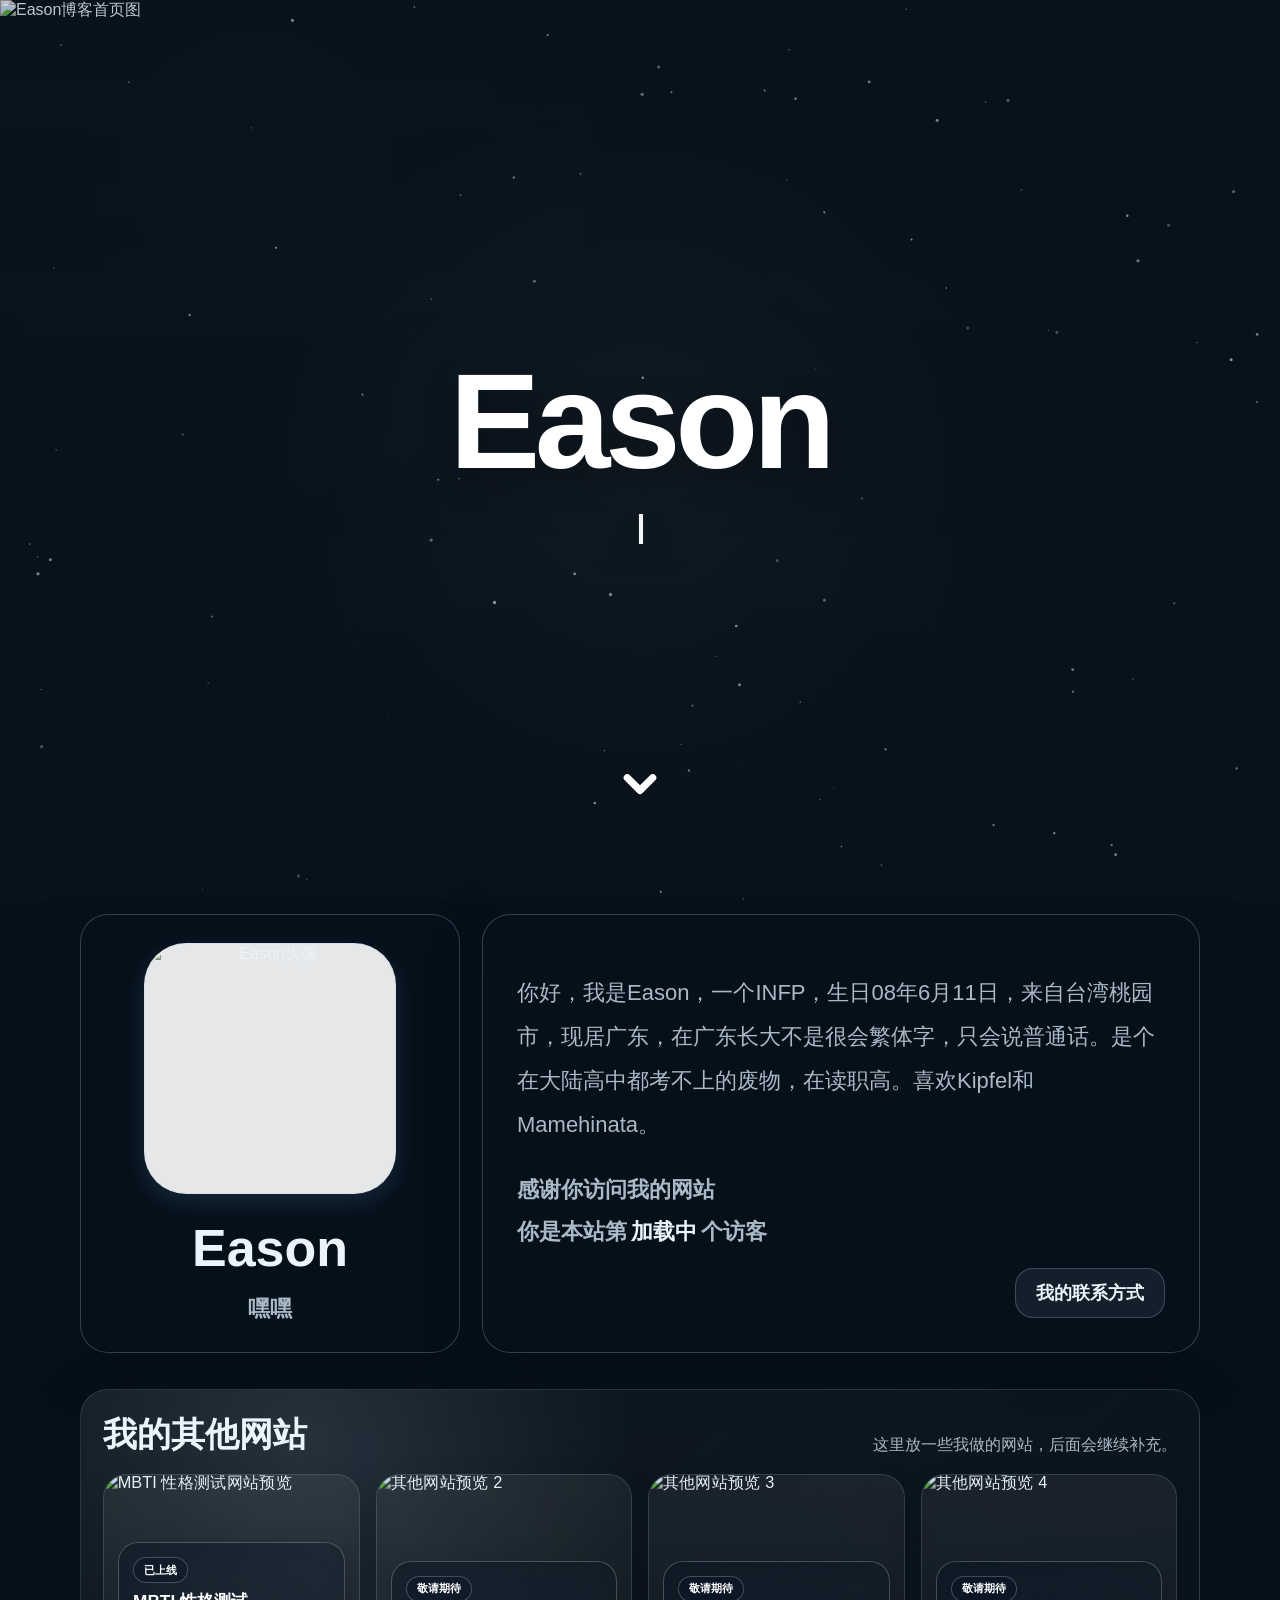
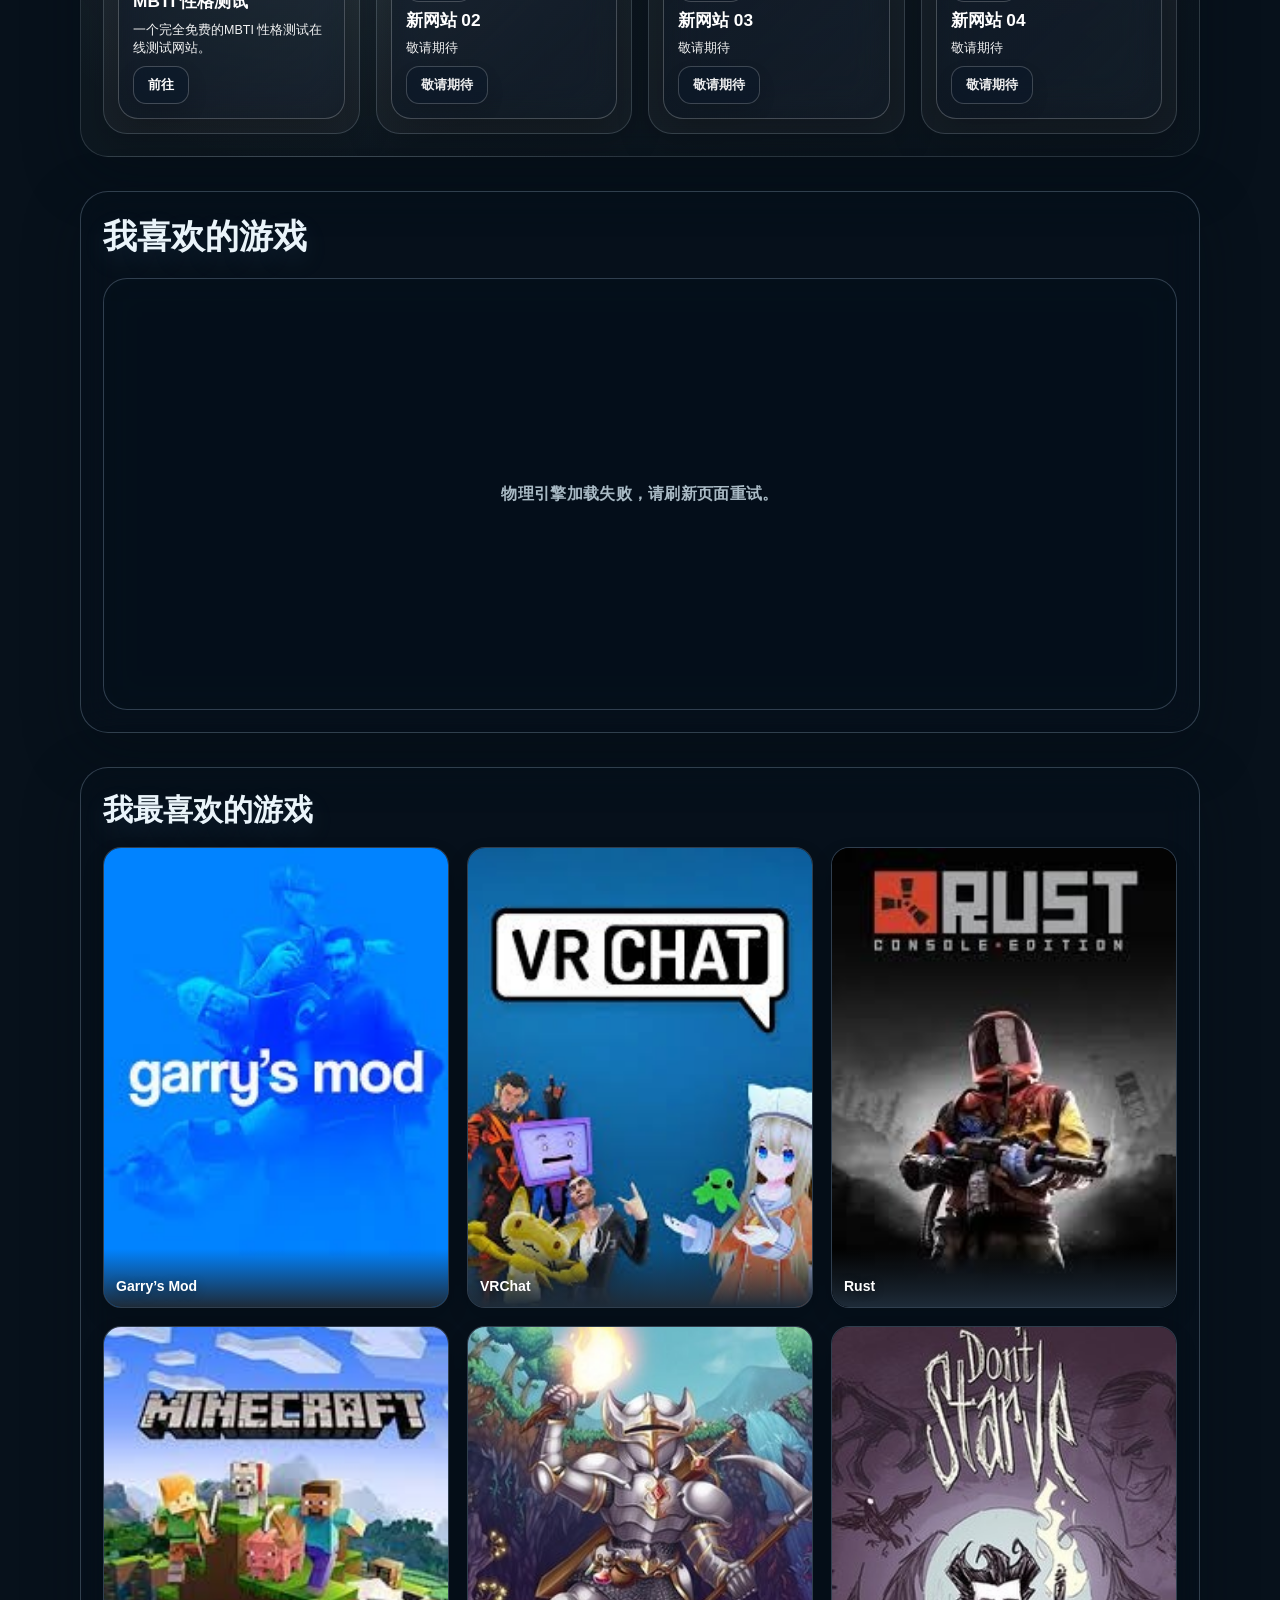
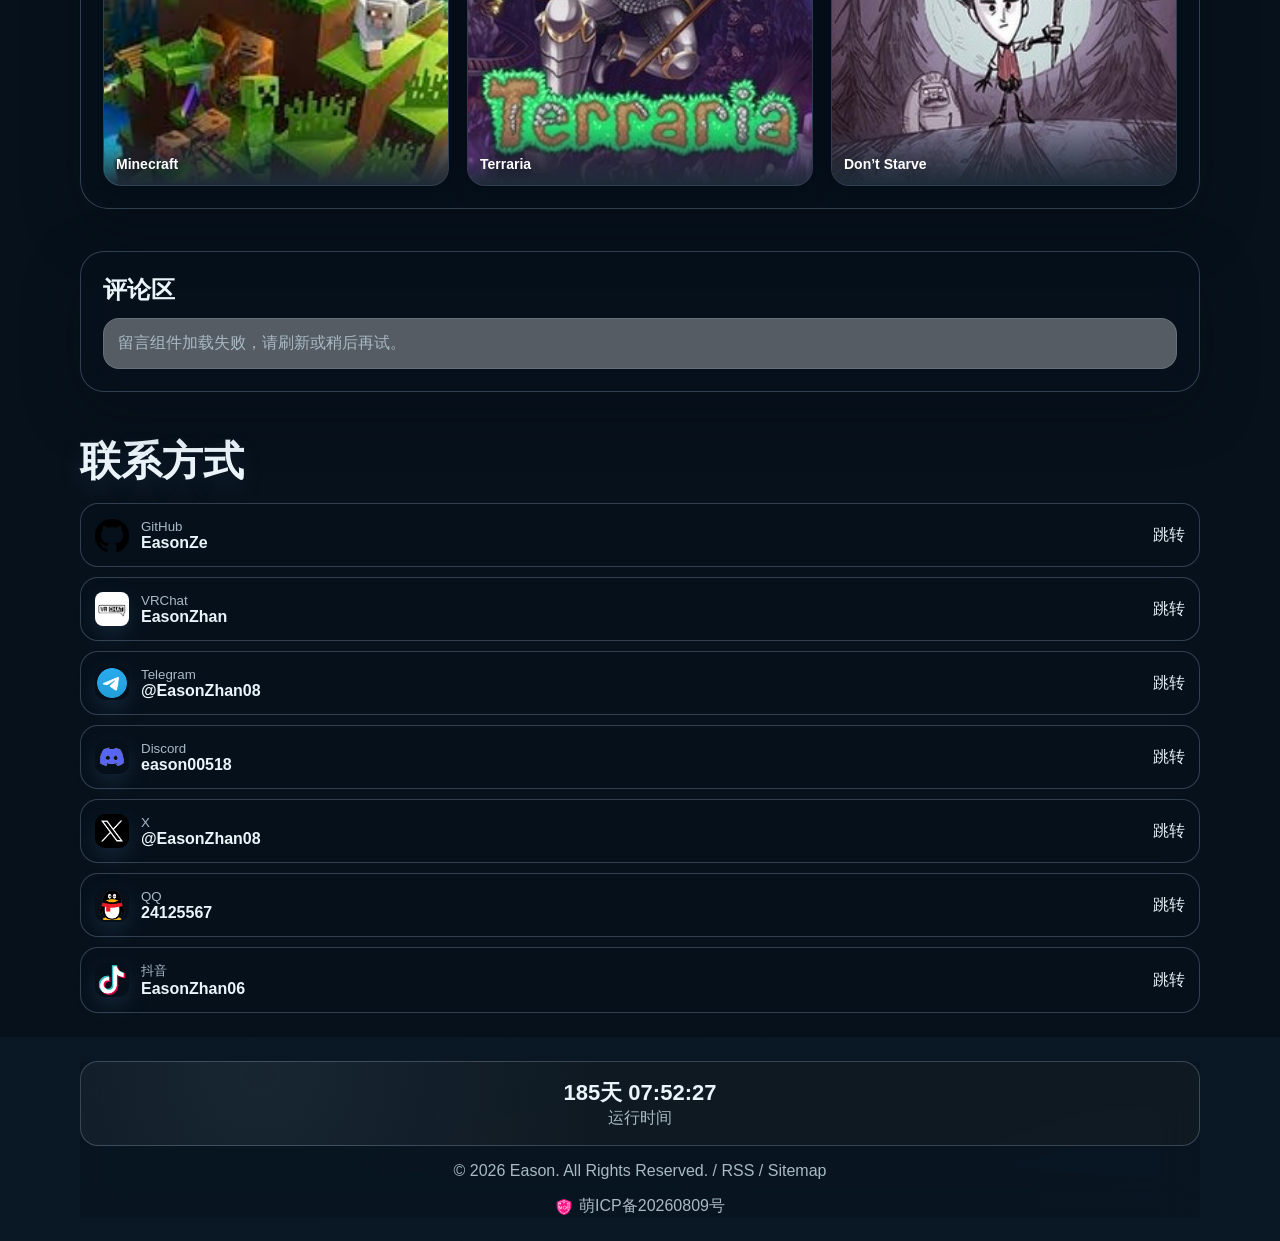
==== index.html @ 8252dce8 "优化" ====
<!DOCTYPE html>
<html lang="zh-CN" data-theme="dark">
<head>
  <meta charset="UTF-8" />
  <meta name="viewport" content="width=device-width, initial-scale=1.0" />
  <title>Eason的小站</title>
  <meta name="description" content="Eason的小站，用来介绍我的网站、入口、联系方式和站点信息。" />
  <link rel="icon" type="image/avif" href="https://user14491.cn.imgto.link/public/20260619/50674c2c-6018-44b8-94d8-22f28f5fdd0a.avif" />
  <link rel="apple-touch-icon" href="https://user14491.cn.imgto.link/public/20260619/50674c2c-6018-44b8-94d8-22f28f5fdd0a.avif" />
  <meta name="apple-mobile-web-app-title" content="Eason的小站" />
  <link rel="stylesheet" href="https://cdn.jsdelivr.net/npm/@waline/client@v3/dist/waline.css" />
  <script>document.documentElement.dataset.theme="dark";try{localStorage.setItem("theme","dark")}catch(e){}</script>
  <link rel="stylesheet" href="style.css?v=20260629-v22" />
  <link rel="alternate" type="application/rss+xml" title="Eason的小站 RSS" href="rss.xml" />
</head>
<body>
  <canvas id="starsCanvas" aria-hidden="true"></canvas>
  <div class="mist-bg" aria-hidden="true"></div>
  <div class="meteor-layer" id="meteorLayer" aria-hidden="true"></div>

  <header class="site-nav nav-collapsed-top" id="siteNav">
    <a class="brand" href="#aboutMe" aria-label="快速到我的介绍" data-scroll-target="#aboutMe">
      <img src="https://user14491.cn.imgto.link/public/20260619/4a758bc1381565c01ac36326783ccd7a.avif" alt="Eason头像" />
      <span>Eason</span>
    </a>
    <div class="nav-right">
      <div class="nav-actions">
        <a class="icon-btn quick-about-btn" id="quickAboutBtn" href="#contact">联系</a>

    <button class="icon-btn music-toggle-btn" id="musicToggleBtn" type="button" aria-label="音乐">
      <svg viewBox="0 0 24 24" aria-hidden="true"><path d="M9 18V5l11-2v13"></path><circle cx="6" cy="18" r="3"></circle><circle cx="17" cy="16" r="3"></circle></svg>
      <span>音乐</span>
    </button>

      <button class="icon-btn" id="paletteBtn" type="button" title="个性化调色板">
        <svg viewBox="0 0 24 24" aria-hidden="true"><path d="M12 3a9 9 0 1 0 0 18h1.3a2.2 2.2 0 0 0 1.7-3.6l-.3-.4a1.8 1.8 0 0 1 1.4-3h1.5A4.4 4.4 0 0 0 22 9.6 6.6 6.6 0 0 0 15.4 3H12z"></path><circle cx="7.5" cy="10" r="1"></circle><circle cx="10.5" cy="7.5" r="1"></circle><circle cx="14.5" cy="7.5" r="1"></circle><circle cx="16.5" cy="11" r="1"></circle></svg>
        <span>调色</span>
      </button>
      <button class="icon-btn" id="themeBtn" type="button" title="深色/浅色切换">
        <svg id="themeIcon" viewBox="0 0 24 24" aria-hidden="true"><path d="M21 12.8A9 9 0 1 1 11.2 3 7 7 0 0 0 21 12.8z"></path></svg>
        <span id="themeText">主题</span>
      </button>
      </div>
    </div>
  </header>

    <section class="music-panel" id="musicPanel" aria-hidden="true">
    <button class="music-close" id="musicClose" type="button" aria-label="关闭音乐播放器">×</button>
    <div class="music-shell">
      <div class="music-cover-wrap">
        <div class="music-disc" id="musicDisc">
          <img id="musicCover" src="images/music/tianping.jpg" alt="专辑封面" />
        </div>
      </div>
      <div class="music-main">
        <div class="music-info">
          <small>歌曲</small>
          <strong id="musicTitle">天平</strong>
          <span id="musicArtist">银河系长 / Kumark / 漱一</span>
          <div class="music-time"><span id="musicCurrent">0:00</span> / <span id="musicDuration">0:00</span></div>
        </div>
        <input class="music-seek" id="musicSeek" type="range" min="0" max="100" value="0" step="0.1" aria-label="播放进度" />
        <div class="music-controls">
          <button type="button" id="musicMode"></button>
          <button type="button" id="musicPrev"></button>
          <button type="button" id="musicPlay"></button>
          <button type="button" id="musicNext"></button>
          <div class="music-list-wrap">
            <button type="button" id="musicListToggle"></button>
            <div class="music-list-popover" id="musicListPopover">
              <div class="music-list" id="musicList"></div>
            </div>
          </div>
        </div>
      </div>
    </div>
    <audio id="musicAudio" preload="metadata"></audio>
  </section>


  <main id="top">
    <section class="hero" id="home">
      <div class="hero-card">
        <picture class="hero-picture">
          <source media="(max-width: 680px)" srcset="https://user14491.cn.imgto.link/public/20260623/img-4634.avif" />
          <source media="(min-width: 681px)" srcset="https://user14491.cn.imgto.link/public/20260619/img-4913-1.avif" />
          <img class="hero-img" src="https://user14491.cn.imgto.link/public/20260619/img-4913-1.avif" alt="Eason博客首页图" />
        </picture>
        <div class="hero-text">
          <h1>Eason</h1>
          <div class="type-line"><span id="typeText"></span><span class="cursor">|</span></div>
        </div>
        <button class="hero-scroll" type="button" data-scroll-target="#messageBox" aria-label="向下滚动"><svg class="hero-v-arrow" viewBox="0 0 64 64" aria-hidden="true"><path d="M18 24 L32 38 L46 24"></path></svg></button>
      </div>
    </section>
<section class="section about-layout" id="aboutMe">
      <section class="about-avatar-card">
        <img class="about-avatar-img" src="https://user14491.cn.imgto.link/public/20260619/50674c2c-6018-44b8-94d8-22f28f5fdd0a.avif" alt="Eason头像" />
        <h2>Eason</h2>
        <p>嘿嘿</p>
      </section>
      <section class="profile-card about-text-card">
                <p>你好，我是Eason，一个INFP，生日08年6月11日，来自台湾桃园市，现居广东，在广东长大不是很会繁体字，只会说普通话。是个在大陆高中都考不上的废物，在读职高。喜欢Kipfel和Mamehinata。</p>
                <p class="visitor-thanks">感谢你访问我的网站<br />你是本站第<span id="busuanzi_value_site_uv">加载中</span>个访客</p>
        <button class="icon-btn about-contact-btn" type="button" data-scroll-target="#contact">我的联系方式</button>
      </section>
    </section>

    <section class="section message-home-section" id="messageBox">
      <div class="message-direct-body">
          <section class="other-sites-card" id="otherSites">
            <div class="other-sites-head">
              <h2>我的其他网站</h2>
              <p>这里放一些我做的网站，后面会继续补充。</p>
            </div>
            <div class="other-sites-grid">
              <article class="other-site-item">
                <img src="https://user14491.cn.imgto.link/public/20260629/img-5621-1.avif" alt="MBTI 性格测试网站预览" />
                <div class="other-site-overlay">
                  <span class="other-site-tag">已上线</span>
                  <h3>MBTI 性格测试</h3>
                  <p>一个完全免费的MBTI 性格测试在线测试网站。</p>
                  <a class="other-site-btn" href="https://mbti.easonzhan.xyz" target="_blank" rel="noopener noreferrer">前往</a>
                </div>
              </article>
              <article class="other-site-item is-coming">
                <img src="https://user14491.cn.imgto.link/public/20260629/img-5629.avif" alt="其他网站预览 2" />
                <div class="other-site-overlay">
                  <span class="other-site-tag">敬请期待</span>
                  <h3>新网站 02</h3>
                  <p>敬请期待</p>
                  <button class="other-site-btn" type="button" disabled>敬请期待</button>
                </div>
              </article>
              <article class="other-site-item is-coming">
                <img src="https://user14491.cn.imgto.link/public/20260629/img-5631.avif" alt="其他网站预览 3" />
                <div class="other-site-overlay">
                  <span class="other-site-tag">敬请期待</span>
                  <h3>新网站 03</h3>
                  <p>敬请期待</p>
                  <button class="other-site-btn" type="button" disabled>敬请期待</button>
                </div>
              </article>
              <article class="other-site-item is-coming">
                <img src="https://user14491.cn.imgto.link/public/20260629/img-5627.avif" alt="其他网站预览 4" />
                <div class="other-site-overlay">
                  <span class="other-site-tag">敬请期待</span>
                  <h3>新网站 04</h3>
                  <p>敬请期待</p>
                  <button class="other-site-btn" type="button" disabled>敬请期待</button>
                </div>
              </article>
            </div>
          </section>

          <section class="physics-card" id="physicsCard">
            <div class="physics-head only-title">
              <h2>我喜欢的游戏</h2>
            </div>
            <div class="physics-stage" id="physicsStage">
              <div class="physics-loading" id="physicsLoading">物理引擎加载中...</div>
            </div>
          </section>

          <section class="favorite-games-card" id="favoriteGames">
            <div class="favorite-games-head">
              <h3>我最喜欢的游戏</h3>
            </div>
            <div class="favorite-games-grid">
              <article class="favorite-game-item"><img src="images/game_full/garrys_mod.png" alt="Garry's Mod" /><strong>Garry’s Mod</strong></article>
              <article class="favorite-game-item"><img src="images/game_full/vrchat.png" alt="VRChat" /><strong>VRChat</strong></article>
              <article class="favorite-game-item"><img src="images/game_full/rust.png" alt="Rust" /><strong>Rust</strong></article>
              <article class="favorite-game-item"><img src="images/game_full/minecraft.png" alt="Minecraft" /><strong>Minecraft</strong></article>
              <article class="favorite-game-item"><img src="images/game_full/terraria.png" alt="Terraria" /><strong>Terraria</strong></article>
              <article class="favorite-game-item"><img src="images/game_full/dont_starve.png" alt="Don't Starve" /><strong>Don’t Starve</strong></article>
            </div>
          </section>

      </div>
    </section>

    <section class="section comment-section" id="commentArea">
      <section class="message-comment-card">
        <div class="message-comment-head">
          <h2>评论区</h2>
        </div>
        <div id="waline"></div>
      </section>
    </section>

    <section class="section" id="contact">
      <div class="section-head">
        <h2>联系方式</h2>
      </div>
      <div class="contact-list">
<a class="contact-link" href="https://github.com/EasonZe" target="_blank" rel="noopener noreferrer"><span class="contact-main"><img class="contact-logo" src="images/github-logo.png" alt="GitHub" /><span><small>GitHub</small><strong>EasonZe</strong></span></span><span>跳转</span></a>
<a class="contact-link" href="https://vrchat.com/home/user/usr_d4c721b7-3c81-45c0-b473-55953e3a21c3" target="_blank" rel="noopener noreferrer"><span class="contact-main"><img class="contact-logo" src="images/vrchat-logo.png" alt="VRChat" /><span><small>VRChat</small><strong>EasonZhan</strong></span></span><span>跳转</span></a>
        <a class="contact-link" href="https://t.me/EasonZhan08" target="_blank" rel="noopener noreferrer"><span class="contact-main"><img class="contact-logo" src="images/telegram.png" alt="Telegram" /><span><small>Telegram</small><strong>@EasonZhan08</strong></span></span><span>跳转</span></a>
        <a class="contact-link" href="https://discord.com/users/eason00518" target="_blank" rel="noopener noreferrer"><span class="contact-main"><img class="contact-logo" src="images/discord.png" alt="Discord" /><span><small>Discord</small><strong>eason00518</strong></span></span><span>跳转</span></a>
        <a class="contact-link" href="https://x.com/easonzhan08?s=11" target="_blank" rel="noopener noreferrer"><span class="contact-main"><img class="contact-logo" src="images/x-logo.png" alt="X" /><span><small>X</small><strong>@EasonZhan08</strong></span></span><span>跳转</span></a>

        <a class="contact-link" href="https://qm.qq.com/q/7dNxa3Hgt2" target="_blank" rel="noopener noreferrer"><span class="contact-main"><img class="contact-logo" src="images/qq.png" alt="QQ" /><span><small>QQ</small><strong>24125567</strong></span></span><span>跳转</span></a>

        <a class="contact-link" href="https://v.douyin.com/PZZp5gCTvQs/" target="_blank" rel="noopener noreferrer"><span class="contact-main"><img class="contact-logo" src="images/douyin.png" alt="抖音" /><span><small>抖音</small><strong>EasonZhan06</strong></span></span><span>跳转</span></a>
      </div>
    </section>
  </main>

  <footer class="site-footer" id="data">
<div class="footer-stat"><strong id="runFooter">0天 00:00:00</strong><span>运行时间</span></div>
</div>
    <p class="footer-nav-links">© 2026 Eason. All Rights Reserved. / <a href="rss.xml" target="_blank" rel="noopener noreferrer">RSS</a> / <a href="sitemap.xml" target="_blank" rel="noopener noreferrer">Sitemap</a></p>
    <p class="icp-link-wrap"><a class="icp-link" href="https://icp.gov.moe/?keyword=20260809" target="_blank" rel="noopener noreferrer"><img class="icp-icon" src="images/moe-icp.png" alt="萌 ICP 图标" />萌ICP备20260809号</a></p>
</footer>

  <div class="modal" id="paletteModal" aria-hidden="true">
    <div class="modal-card palette-modal-card" role="dialog" aria-modal="true">
      <button class="modal-close" type="button" data-close-modal aria-label="关闭">×</button>
      <div class="palette-head"><h2>个性化调色板</h2><button class="palette-reset" id="paletteResetBtn" type="button">重置</button></div>
      <div class="palette-section"><div class="palette-section-title"><span>主题色相</span><b id="hueValue">210</b></div><input class="hue-slider" id="hueSlider" type="range" min="0" max="360" value="210" /></div>
      <div class="palette-section"><div class="palette-section-title"><span>背景模式</span></div><div class="preset-grid"><button class="preset-btn active" type="button" data-bg-mode="default">雾蓝默认</button><button class="preset-btn" type="button" data-bg-mode="night">深夜星空</button></div></div>
      <div class="palette-section"><div class="palette-section-title"><span>壁纸设置</span></div><div class="toggle-grid"><label class="toggle-item"><span><strong>首页壁纸标题</strong><small>控制首页标题和文案显示</small></span><input id="toggleHeroText" type="checkbox" checked /></label><label class="toggle-item"><span><strong>背景星星</strong><small>控制背景星点闪烁显示效果</small></span><input id="toggleStars" type="checkbox" checked /></label><label class="toggle-item"><span><strong>流星动画</strong><small>控制背景随机流星划过效果</small></span><input id="toggleMeteor" type="checkbox" checked /></label></div></div>
    </div>
  </div>
  <button class="backtop is-hidden" id="backTopBtn" type="button" aria-label="返回顶部">↑</button>
  <script src="main.js?v=20260629-v22"></script>

  <script type="module">
    const WALINE_SERVER_URL = 'https://example.easonzhan.xyz';
        const walineBox = document.getElementById('waline');
    const loadTimeout = (ms) => new Promise((_, reject) => setTimeout(() => reject(new Error('Waline load timeout')), ms));
    (async () => {
      if (!WALINE_SERVER_URL) return;
      try {
        const { init } = await Promise.race([import('https://cdn.jsdelivr.net/npm/@waline/client@v3/dist/waline.js'), loadTimeout(10000)]);
        init({ el: '#waline', serverURL: WALINE_SERVER_URL, path: '/', lang: 'zh-CN', dark: 'html[data-theme="dark"]', reaction: false, pageview: true, comment: true, search: false });
      } catch (error) {
        if (walineBox) walineBox.innerHTML = '<div class="waline-safe-tip">留言组件加载失败，请刷新或稍后再试。</div>';
        console.warn('Waline init failed:', error);
      }
    })();
  </script>
  <script async src="https://vercount.one/js"></script>
</body>
</html>
---- style.css ----
/* Eason site intro clean build */
:root {
  --mist: #9fb9c9;
  --mist-2: #c9dbe6;
  --mist-3: #eef7fb;
  --pink: #f0b8bc;
  --text: #24313a;
  --muted: #6f7d86;
  --card: rgba(255, 255, 255, .78);
  --card-solid: #ffffff;
  --line: rgba(121, 152, 169, .24);
  --shadow: 0 18px 50px rgba(89, 124, 145, .18);
  --bg: #f9fdff;
  --nav-bg: rgba(255, 255, 255, .72);
  --radius: 24px;
}
html[data-theme="dark"] {
  --text: #eaf4fa;
  --muted: #a9bac5;
  --card: rgba(18, 28, 36, .72);
  --card-solid: #16242e;
  --line: rgba(210, 230, 244, .14);
  --shadow: 0 18px 55px rgba(0, 0, 0, .28);
  --bg: #08121a;
  --nav-bg: rgba(12, 22, 31, .72);
}
* { box-sizing: border-box; }
html { scroll-behavior: smooth; }
body {
  margin: 0;
  min-height: 100vh;
  color: var(--text);
  font-family: -apple-system, BlinkMacSystemFont, "Segoe UI", "Microsoft YaHei", sans-serif;
  background:
    radial-gradient(circle at 18% 12%, color-mix(in srgb, var(--mist-2) 55%, transparent), transparent 34%),
    radial-gradient(circle at 82% 18%, color-mix(in srgb, var(--pink) 35%, transparent), transparent 30%),
    linear-gradient(135deg, var(--mist-3), var(--bg));
  overflow-x: hidden;
}
a { color: inherit; text-decoration: none; }
button, input { font: inherit; }
#starsCanvas { position: fixed; inset: 0; z-index: -3; pointer-events: none; }
.mist-bg { position: fixed; inset: 0; z-index: -2; pointer-events: none; background: linear-gradient(135deg, rgba(255,255,255,.2), rgba(159,185,201,.08)); }
html.custom-hide-stars #starsCanvas, html.custom-hide-mist .mist-bg { display: none; }
.site-nav {
  position: sticky;
  top: 14px;
  z-index: 30;
  margin: 14px auto 0;
  width: min(1120px, calc(100% - 28px));
  display: flex;
  align-items: center;
  justify-content: space-between;
  gap: 14px;
  padding: 10px 12px;
  border: 1px solid var(--line);
  border-radius: 999px;
  background: var(--nav-bg);
  box-shadow: var(--shadow);
  backdrop-filter: blur(18px);
}
.brand { display: inline-flex; align-items: center; gap: 10px; font-weight: 800; }
.brand img { width: 38px; height: 38px; border-radius: 50%; object-fit: cover; border: 1px solid var(--line); }
.nav-links { display: flex; align-items: center; gap: 8px; }
.nav-links a, .icon-btn, .primary-link, .ghost-link, .message-btn, .palette-reset {
  border: 1px solid var(--line);
  background: rgba(255,255,255,.38);
  color: var(--text);
  border-radius: 999px;
  padding: 9px 14px;
  cursor: pointer;
  transition: transform .18s ease, box-shadow .18s ease, background .18s ease;
}
html[data-theme="dark"] .nav-links a, html[data-theme="dark"] .icon-btn, html[data-theme="dark"] .primary-link, html[data-theme="dark"] .ghost-link, html[data-theme="dark"] .message-btn, html[data-theme="dark"] .palette-reset { background: rgba(255,255,255,.06); }
.nav-links a:hover, .icon-btn:hover, .primary-link:hover, .ghost-link:hover, .message-btn:hover, .palette-reset:hover { transform: translateY(-1px); box-shadow: 0 10px 24px rgba(0,0,0,.12); }
.nav-actions { display: flex; gap: 8px; align-items: center; }
.icon-btn { display: inline-flex; align-items: center; gap: 6px; }
.icon-btn svg { width: 18px; height: 18px; fill: none; stroke: currentColor; stroke-width: 2; stroke-linecap: round; stroke-linejoin: round; }
.mobile-nav-toggle { display: none; }
main { width: min(1120px, calc(100% - 28px)); margin: 0 auto; }
.hero { min-height: calc(100vh - 74px); display: grid; place-items: center; padding: 54px 0 34px; }
.hero-card {
  width: 100%;
  display: grid;
  grid-template-columns: 1.08fr .92fr;
  gap: 28px;
  align-items: center;
  padding: clamp(22px, 4vw, 46px);
  border-radius: 36px;
  border: 1px solid var(--line);
  background: linear-gradient(135deg, color-mix(in srgb, var(--card-solid) 74%, transparent), color-mix(in srgb, var(--mist-2) 28%, transparent));
  box-shadow: var(--shadow);
  backdrop-filter: blur(18px);
}
.hero-text h1 { font-size: clamp(42px, 7vw, 82px); line-height: 1; margin: 0 0 14px; letter-spacing: -0.04em; }
.type-line { min-height: 34px; color: var(--muted); font-size: clamp(16px, 2.1vw, 22px); }
.cursor { animation: blink 1s steps(2, start) infinite; }
@keyframes blink { 50% { opacity: 0; } }
.hero-desc { margin: 20px 0 0; color: var(--muted); line-height: 1.9; max-width: 590px; }
.hero-actions { margin-top: 26px; display: flex; flex-wrap: wrap; gap: 12px; }
.primary-link { background: linear-gradient(135deg, var(--mist), var(--mist-2)); color: #123; font-weight: 700; }
.hero-visual { position: relative; min-height: 420px; border-radius: 30px; overflow: hidden; border: 1px solid var(--line); box-shadow: 0 24px 70px rgba(89,124,145,.2); }
.hero-visual img { width: 100%; height: 100%; min-height: 420px; object-fit: cover; display: block; }
.hero-badge { position: absolute; left: 18px; bottom: 18px; padding: 12px 16px; border: 1px solid rgba(255,255,255,.4); border-radius: 18px; background: rgba(255,255,255,.62); color: #24313a; backdrop-filter: blur(14px); box-shadow: 0 12px 30px rgba(0,0,0,.12); }
.section { padding: 42px 0; }
.section-head { margin-bottom: 18px; }
.section-head h2 { margin: 0 0 8px; font-size: clamp(26px, 3.2vw, 42px); }
.section-head p { margin: 0; color: var(--muted); line-height: 1.8; }
.card-grid { display: grid; grid-template-columns: repeat(3, minmax(0, 1fr)); gap: 18px; }
.intro-card, .profile-card, .site-info-card, .contact-card, .message-hero-panel, .message-comment-card {
  border: 1px solid var(--line);
  border-radius: var(--radius);
  background: var(--card);
  box-shadow: var(--shadow);
  backdrop-filter: blur(16px);
  padding: 22px;
}
.intro-card h3 { margin: 0 0 10px; font-size: 22px; }
.intro-card p, .profile-card p, .site-info-card p, .message-hero-panel p, .message-rules { color: var(--muted); line-height: 1.8; }
.intro-card .num { width: 42px; height: 42px; border-radius: 14px; display: grid; place-items: center; margin-bottom: 14px; background: color-mix(in srgb, var(--mist) 28%, transparent); font-weight: 800; }
.two-col { display: grid; grid-template-columns: .85fr 1.15fr; gap: 18px; align-items: start; }
.avatar-large { width: 112px; height: 112px; border-radius: 50%; object-fit: cover; border: 1px solid var(--line); box-shadow: 0 14px 34px rgba(0,0,0,.12); }
.contact-list { display: grid; gap: 12px; }
.contact-link { display: flex; align-items: center; justify-content: space-between; gap: 14px; padding: 14px; border: 1px solid var(--line); border-radius: 18px; background: rgba(255,255,255,.35); }
html[data-theme="dark"] .contact-link { background: rgba(255,255,255,.05); }
.contact-main { display: flex; align-items: center; gap: 12px; }
.contact-logo { width: 34px; height: 34px; object-fit: contain; border-radius: 10px; }
.contact-main small { display: block; color: var(--muted); }
.site-info-plain-list p { margin: 8px 0; }
.site-footer { width: min(1120px, calc(100% - 28px)); margin: 50px auto 24px; text-align: center; color: var(--muted); }
.footer-grid { display: grid; grid-template-columns: repeat(3, minmax(0, 1fr)); gap: 12px; margin-bottom: 18px; }
.footer-stat { padding: 16px; border: 1px solid var(--line); border-radius: 18px; background: var(--card); }
.footer-stat strong { display: block; color: var(--text); font-size: 22px; }
.icp-icon, .upyun-logo { height: 18px; vertical-align: middle; margin-right: 6px; }
.backtop { position: fixed; right: 18px; bottom: 18px; width: 44px; height: 44px; border-radius: 50%; border: 1px solid var(--line); background: var(--card-solid); color: var(--text); box-shadow: var(--shadow); cursor: pointer; }
.backtop.is-hidden { opacity: 0; pointer-events: none; transform: translateY(10px); }
.modal { position: fixed; inset: 0; display: none; place-items: center; padding: 18px; background: rgba(0,0,0,.38); z-index: 80; }
.modal.show { display: grid; }
.modal-card { position: relative; width: min(520px, 100%); border: 1px solid var(--line); border-radius: 26px; background: var(--card-solid); box-shadow: var(--shadow); padding: 24px; }
.modal-close { position: absolute; top: 12px; right: 12px; width: 36px; height: 36px; border-radius: 50%; border: 1px solid var(--line); background: transparent; color: var(--text); cursor: pointer; }
.palette-section { margin-top: 16px; }
.palette-section-title { display: flex; justify-content: space-between; margin-bottom: 8px; color: var(--muted); }
.hue-slider { width: 100%; }
.toggle-grid { display: grid; gap: 12px; }
.toggle-item { display: flex; align-items: center; justify-content: space-between; gap: 12px; padding: 12px; border: 1px solid var(--line); border-radius: 16px; }
.toggle-item small { display: block; color: var(--muted); }
.message-page { padding-top: 48px; }
.message-layout { max-width: 860px; margin: 0 auto; display: grid; gap: 18px; }
.message-return-row { margin-bottom: 12px; }
.message-return-btn { display: inline-flex; border: 1px solid var(--line); border-radius: 999px; padding: 9px 14px; background: var(--card); }
.message-rules { padding-left: 20px; }
.waline-config-tip { margin-top: 14px; color: var(--muted); }
@media (max-width: 900px) {
  .site-nav { top: 8px; border-radius: 24px; flex-wrap: wrap; }
  .nav-links { width: 100%; order: 3; overflow-x: auto; padding-bottom: 2px; }
  .nav-actions { margin-left: auto; }
  .hero-card, .two-col { grid-template-columns: 1fr; }
  .hero-visual, .hero-visual img { min-height: 300px; }
  .card-grid, .footer-grid { grid-template-columns: 1fr; }
  .icon-btn span { display: none; }
}
@media (max-width: 560px) {
  main, .site-footer, .site-nav { width: min(100% - 18px, 1120px); }
  .hero { padding-top: 28px; }
  .hero-card { padding: 20px; border-radius: 26px; }
  .nav-links a, .icon-btn, .primary-link, .ghost-link { padding: 8px 11px; }
}

/* 20260621：恢复旧主页大图布局 + 主页内可折叠留言箱 */
.hero {
  min-height: calc(100vh - 74px);
  display: grid;
  place-items: center;
  padding: 54px 0 34px;
}
.hero-card {
  position: relative;
  width: 100%;
  min-height: clamp(520px, 72vh, 760px);
  display: block;
  padding: 0;
  overflow: hidden;
  border-radius: 36px;
  border: 1px solid var(--line);
  background: var(--card);
  box-shadow: var(--shadow);
}
.hero-picture,
.hero-img {
  position: absolute;
  inset: 0;
  width: 100%;
  height: 100%;
  display: block;
}
.hero-img {
  object-fit: cover;
}
.hero-card::after {
  content: "";
  position: absolute;
  inset: 0;
  background: linear-gradient(90deg, rgba(8,18,26,.45), rgba(8,18,26,.08) 52%, rgba(8,18,26,.18));
  pointer-events: none;
}
.hero-text {
  position: absolute;
  left: clamp(22px, 6vw, 72px);
  bottom: clamp(38px, 8vw, 88px);
  z-index: 2;
  max-width: 760px;
  color: #fff;
  text-shadow: 0 12px 34px rgba(0,0,0,.32);
}
.hero-text h1 {
  color: #fff;
  font-size: clamp(56px, 10vw, 118px);
  margin: 0 0 16px;
}
.hero-text .type-line {
  color: rgba(255,255,255,.9);
  font-size: clamp(18px, 2.4vw, 28px);
}
.hero-scroll {
  position: absolute;
  left: 50%;
  bottom: 20px;
  z-index: 3;
  width: 48px;
  height: 48px;
  transform: translateX(-50%);
  border-radius: 50%;
  border: 1px solid rgba(255,255,255,.38);
  background: rgba(255,255,255,.22);
  color: #fff;
  font-size: 28px;
  cursor: pointer;
  backdrop-filter: blur(14px);
  box-shadow: 0 12px 30px rgba(0,0,0,.16);
}
.message-home-section {
  padding-top: 18px;
}
.message-accordion {
  border: 1px solid var(--line);
  border-radius: 28px;
  background: var(--card);
  box-shadow: var(--shadow);
  overflow: hidden;
  backdrop-filter: blur(16px);
}
.message-accordion summary {
  display: flex;
  align-items: center;
  justify-content: space-between;
  gap: 18px;
  padding: 20px 22px;
  cursor: pointer;
  list-style: none;
}
.message-accordion summary::-webkit-details-marker { display: none; }
.message-accordion summary strong {
  display: block;
  font-size: 24px;
  color: var(--text);
}
.message-accordion summary small {
  display: block;
  margin-top: 4px;
  color: var(--muted);
}
.message-accordion summary b {
  width: 38px;
  height: 38px;
  display: grid;
  place-items: center;
  border: 1px solid var(--line);
  border-radius: 50%;
  transition: transform .18s ease;
}
.message-accordion[open] summary b { transform: rotate(180deg); }
.message-accordion-body {
  display: grid;
  gap: 16px;
  padding: 0 18px 18px;
}
.message-comment-head h2,
.message-hero-panel h2 { margin-top: 0; }
.waline-safe-tip {
  border: 1px solid var(--line);
  border-radius: 16px;
  padding: 14px;
  color: var(--muted);
  background: rgba(255,255,255,.32);
}

@media (max-width: 900px) {
  .hero-card { min-height: 560px; border-radius: 28px; }
  .hero-text { left: 22px; right: 22px; bottom: 70px; }
  .hero-text h1 { font-size: clamp(54px, 18vw, 92px); }
}


/* 20260621：恢复旧版调色板功能与壁纸开关 */
.meteor-layer { position: fixed; inset: 0; z-index: 999; pointer-events: none; overflow: hidden; }
.meteor { position: absolute; width: 180px; height: 2px; border-radius: 999px; background: linear-gradient(90deg, rgba(235,248,255,.95), rgba(204,231,246,.35), transparent); transform: rotate(-28deg); opacity: 0; filter: drop-shadow(0 0 7px rgba(190,228,247,.35)); }
.meteor.fly { animation: meteorFly linear forwards; }
@keyframes meteorFly { 0% { opacity: 0; transform: translate3d(0,0,0) rotate(-28deg); } 12% { opacity: .9; } 100% { opacity: 0; transform: translate3d(-42vw,42vh,0) rotate(-28deg); } }
html.custom-hide-meteor .meteor-layer,
html.custom-hide-stars #starsCanvas,
html.custom-hide-mist .mist-bg { display: none !important; }
html.bg-night body { background: #040912 !important; }
html.custom-hide-hero-text .hero-text { display: none !important; }

.hero-divider {
  position: relative;
  width: 100%;
  height: 58px;
  margin: -22px 0 0;
  pointer-events: none;
}
.divider-line {
  position: absolute;
  left: 50%;
  top: 50%;
  width: min(760px, 82vw);
  height: 1px;
  transform: translate(-50%,-50%);
  background: linear-gradient(90deg, transparent, color-mix(in srgb, var(--mist) 68%, transparent), transparent);
}
.divider-glow {
  position: absolute;
  left: 50%;
  top: 50%;
  width: min(360px, 52vw);
  height: 26px;
  transform: translate(-50%,-50%);
  border-radius: 999px;
  background: radial-gradient(circle, color-mix(in srgb, var(--mist) 32%, transparent), transparent 72%);
  filter: blur(10px);
  animation: dividerPulse 2.8s ease-in-out infinite;
}
.divider-center { position: absolute; left: 50%; top: 50%; width: 28px; height: 28px; transform: translate(-50%,-50%); }
.divider-core { position: absolute; inset: 9px; border-radius: 50%; background: linear-gradient(135deg, var(--mist), var(--pink)); box-shadow: 0 0 22px color-mix(in srgb, var(--mist) 55%, transparent); }
.divider-ring { position: absolute; inset: 0; border-radius: 50%; border: 1px solid color-mix(in srgb, var(--mist) 60%, transparent); animation: dividerRing 2.6s ease-in-out infinite; }
.divider-spark { position: absolute; top: 50%; width: 7px; height: 7px; border-radius: 50%; background: color-mix(in srgb, var(--mist) 72%, white); box-shadow: 0 0 14px color-mix(in srgb, var(--mist) 65%, transparent); }
.divider-spark-1 { left: calc(50% - min(240px, 26vw)); animation: sparkFloat 3s ease-in-out infinite; }
.divider-spark-2 { left: calc(50% + min(230px, 25vw)); animation: sparkFloat 3.4s ease-in-out infinite reverse; }
@keyframes dividerPulse { 50% { opacity: .42; transform: translate(-50%,-50%) scaleX(1.1); } }
@keyframes dividerRing { 50% { transform: scale(1.35); opacity: .22; } }
@keyframes sparkFloat { 50% { transform: translateY(-8px); opacity: .5; } }
html.custom-hide-divider-fx .divider-glow,
html.custom-hide-divider-fx .divider-center,
html.custom-hide-divider-fx .divider-spark { display: none !important; }
html.custom-hide-divider-fx .hero-divider { height: 30px; margin-top: -8px; }

.palette-modal-card { width: min(500px, 92vw); padding: 16px; }
.palette-head { display: flex; align-items: center; justify-content: space-between; gap: 10px; margin-bottom: 10px; padding-right: 50px; }
.palette-head h2 { margin: 0; font-size: 24px; white-space: nowrap; word-break: keep-all; }
.palette-reset { height: 34px; padding: 0 12px; border: 1px solid var(--line); border-radius: 12px; background: rgba(159,185,201,.14); color: var(--text); font-weight: 900; cursor: pointer; }
.palette-section { margin-top: 9px; padding: 11px; border: 1px solid var(--line); border-radius: 16px; background: rgba(159,185,201,.10); }
.palette-section-title { display: flex; justify-content: space-between; align-items: center; gap: 10px; margin-bottom: 9px; font-size: 18px; font-weight: 900; color: var(--text); }
.palette-section-title::before { content: ""; width: 4px; height: 18px; border-radius: 8px; background: linear-gradient(var(--pink),var(--mist)); }
.palette-section-title span { margin-right: auto; }
.palette-section-title b { min-width: 46px; height: 32px; display: grid; place-items: center; border-radius: 12px; background: rgba(159,185,201,.18); }
.hue-slider { width: 100%; appearance: none; height: 12px; border-radius: 999px; background: linear-gradient(90deg,#f3a5b1,#e8c47d,#9ad0a1,#7ed3d8,#8fb4f0,#c7a1e6,#f3a5b1); }
.hue-slider::-webkit-slider-thumb { appearance: none; width: 16px; height: 26px; border-radius: 8px; background: #fff; box-shadow: 0 4px 12px rgba(0,0,0,.24); cursor: pointer; }
.preset-grid { display: grid; grid-template-columns: 1fr 1fr; gap: 10px; }
.preset-btn { border: 1px solid var(--line); border-radius: 14px; background: rgba(159,185,201,.12); color: var(--text); padding: 9px 11px; font-weight: 900; cursor: pointer; }
.preset-btn.active { background: linear-gradient(135deg, var(--mist), var(--pink)); color: #fff; border-color: transparent; }
.toggle-grid { display: grid; gap: 8px; }
.toggle-item { display: flex; justify-content: space-between; align-items: center; gap: 12px; padding: 9px 11px; border-radius: 14px; background: rgba(159,185,201,.12); cursor: pointer; border: 0; }
.toggle-item span { display: grid; gap: 3px; }
.toggle-item small { color: var(--muted); font-weight: 700; font-size: 12px; }
.toggle-item input { width: 44px; height: 24px; accent-color: var(--mist); }


/* 20260621 fix3: hero centered, remove intro section feeling, restore old centered title */
.hero {
  min-height: calc(100vh - 78px);
  padding: 26px 0 10px;
}
.hero-card {
  min-height: calc(100vh - 122px);
}
.hero-card::after {
  background: linear-gradient(180deg, rgba(8,18,26,.22), rgba(8,18,26,.28) 35%, rgba(8,18,26,.36) 100%);
}
.hero-text {
  left: 50%;
  top: 50%;
  bottom: auto;
  transform: translate(-50%, -50%);
  width: min(88%, 920px);
  text-align: center;
}
.hero-text h1 {
  margin: 0 0 14px;
}
.hero-text .type-line {
  min-height: 34px;
  display: flex;
  justify-content: center;
  align-items: center;
  gap: 2px;
}
.site-nav .brand {
  padding-right: 4px;
}
.site-nav .brand img {
  width: 36px;
  height: 36px;
  border-radius: 999px;
}
.profile-card h2,
.site-info-card h2,
.message-comment-head h2,
.message-hero-panel h2 {
  margin-top: 0;
}
.profile-card p:last-child {
  margin-bottom: 0;
}
.contact-message-logo {
  width: 34px;
  height: 34px;
  display: grid;
  place-items: center;
  border-radius: 10px;
  background: rgba(159,185,201,.18);
  font-size: 18px;
  line-height: 1;
}
@media (max-width: 900px) {
  .hero {
    min-height: calc(100vh - 64px);
    padding-top: 18px;
  }
  .hero-card {
    min-height: calc(100vh - 110px);
  }
  .hero-text {
    width: calc(100% - 34px);
    left: 50%;
    right: auto;
    bottom: auto;
    top: 50%;
    transform: translate(-50%, -50%);
    text-align: center;
  }
}


/* 20260621 fix4: 首屏改成更接近原图效果，顶部时导航自动收起 */
body {
  background:
    radial-gradient(circle at 18% 12%, color-mix(in srgb, var(--mist-2) 55%, transparent), transparent 34%),
    radial-gradient(circle at 82% 18%, color-mix(in srgb, var(--pink) 35%, transparent), transparent 30%),
    linear-gradient(135deg, var(--mist-3), var(--bg));
}
.site-nav {
  transition: transform .28s ease, opacity .22s ease, box-shadow .22s ease, background .22s ease;
}
.site-nav.nav-collapsed-top {
  transform: translateY(calc(-100% - 28px));
  opacity: 0;
  pointer-events: none;
}
.hero {
  min-height: 100vh;
  padding: 0;
}
.hero-card {
  min-height: 100vh;
  border-radius: 0;
  border-left: 0;
  border-right: 0;
  border-top: 0;
  box-shadow: none;
}
.hero-card::after {
  background:
    radial-gradient(circle at center, rgba(255,255,255,.03), transparent 48%),
    linear-gradient(180deg, rgba(8,18,26,.20), rgba(8,18,26,.30) 40%, rgba(8,18,26,.40) 100%);
}
.hero-text {
  left: 50%;
  top: 52%;
  bottom: auto;
  transform: translate(-50%, -50%);
  width: min(90%, 980px);
  text-align: center;
}
.hero-text h1 {
  font-size: clamp(72px, 12vw, 136px);
  font-weight: 800;
  letter-spacing: -.04em;
  margin: 0 0 16px;
}
.hero-text .type-line {
  min-height: 42px;
  color: rgba(255,255,255,.95);
  font-size: clamp(20px, 2.8vw, 32px);
  font-weight: 700;
  display: flex;
  align-items: center;
  justify-content: center;
  gap: 2px;
}
.hero-scroll {
  bottom: 30px;
  width: 56px;
  height: 56px;
  font-size: 34px;
  background: transparent;
  border: 0;
  box-shadow: none;
}
.hero-divider {
  margin-top: 0;
}
@media (max-width: 900px) {
  .site-nav {
    top: 10px;
  }
  .site-nav.nav-collapsed-top {
    transform: translateY(calc(-100% - 22px));
  }
  .hero-card {
    min-height: 100vh;
  }
  .hero-text {
    width: calc(100% - 34px);
    top: 53%;
  }
  .hero-text h1 {
    font-size: clamp(72px, 20vw, 120px);
  }
  .hero-text .type-line {
    font-size: clamp(16px, 5.5vw, 28px);
  }
}


/* 20260621 fix5: 真全屏首图、顶部栏到顶部自动收起、删除本站信息后排版修正 */
.site-nav {
  position: fixed !important;
  top: 18px !important;
  left: 50% !important;
  transform: translateX(-50%) !important;
  margin: 0 !important;
  width: min(1120px, calc(100% - 28px)) !important;
  z-index: 60 !important;
}
.site-nav.nav-collapsed-top {
  transform: translate(-50%, calc(-100% - 34px)) !important;
  opacity: 0 !important;
  pointer-events: none !important;
}
.brand img,
.site-nav .brand img {
  width: 36px !important;
  height: 36px !important;
  border-radius: 10px !important;
}
main#top {
  width: 100% !important;
  max-width: none !important;
  margin: 0 !important;
}
.hero {
  width: 100vw !important;
  min-height: 100vh !important;
  height: 100vh !important;
  padding: 0 !important;
  margin: 0 !important;
  display: block !important;
}
.hero-card {
  width: 100vw !important;
  height: 100vh !important;
  min-height: 100vh !important;
  border-radius: 0 !important;
  border: 0 !important;
  margin: 0 !important;
}
.hero-picture,
.hero-img {
  width: 100vw !important;
  height: 100vh !important;
}
.hero-img {
  object-fit: cover !important;
}
.hero-text {
  top: 50% !important;
}
.section,
.hero-divider {
  width: min(1120px, calc(100% - 28px));
  margin-left: auto;
  margin-right: auto;
}
.hero-divider {
  margin-top: 0 !important;
}
.two-col#aboutMe {
  grid-template-columns: 1fr !important;
}
.profile-card {
  max-width: 860px;
  margin: 0 auto;
}
@media (max-width: 900px) {
  .site-nav {
    top: 10px !important;
    width: min(100% - 18px, 1120px) !important;
  }
  .brand img,
  .site-nav .brand img {
    width: 34px !important;
    height: 34px !important;
    border-radius: 9px !important;
  }
}


/* 20260621 fix6: 删除圆点分界线、关于我左头像卡、顶部栏圆角减轻、打字机更稳 */
.hero-divider {
  display: none !important;
}
.site-nav {
  border-radius: 22px !important;
}
.nav-links a,
.icon-btn,
.primary-link,
.ghost-link,
.message-btn,
.palette-reset {
  border-radius: 18px !important;
}
.brand img,
.site-nav .brand img {
  border-radius: 8px !important;
}
.about-layout {
  display: grid;
  grid-template-columns: minmax(260px, 380px) minmax(0, 1fr);
  gap: 22px;
  align-items: stretch;
}
.about-avatar-card,
.about-text-card {
  border: 1px solid var(--line);
  border-radius: 28px;
  background: var(--card);
  box-shadow: var(--shadow);
  backdrop-filter: blur(16px);
}
.about-avatar-card {
  display: grid;
  justify-items: center;
  align-content: center;
  text-align: center;
  padding: clamp(22px, 3.2vw, 38px);
  min-height: 420px;
}
.about-avatar-img {
  width: min(78%, 280px);
  aspect-ratio: 1 / 1;
  object-fit: cover;
  border-radius: 42px;
  border: 1px solid rgba(255,255,255,.28);
  box-shadow: 0 18px 45px rgba(0,0,0,.22);
  background: rgba(255,255,255,.9);
}
.about-avatar-card h2 {
  margin: 28px 0 8px;
  font-size: clamp(34px, 4.4vw, 52px);
  line-height: 1;
}
.about-avatar-card p {
  margin: 12px 0 0;
  color: var(--muted);
  font-size: 22px;
  font-weight: 800;
}
.about-text-card {
  padding: clamp(24px, 4vw, 46px);
  display: grid;
  align-content: center;
}
.about-text-card h2 {
  margin: 0 0 22px;
  font-size: clamp(32px, 4vw, 48px);
}
.about-text-card p {
  font-size: clamp(17px, 2vw, 22px);
  line-height: 2;
}
.about-text-card .avatar-large,
.profile-card .avatar-large {
  display: none !important;
}
@media (max-width: 900px) {
  .site-nav {
    border-radius: 18px !important;
  }
  .nav-links a,
  .icon-btn {
    border-radius: 15px !important;
  }
  .about-layout {
    grid-template-columns: 1fr;
  }
  .about-avatar-card {
    min-height: auto;
  }
  .about-avatar-img {
    width: min(70%, 260px);
    border-radius: 34px;
  }
}


/* 20260621 fix7: 删除底部统计、又拍云、留言说明卡、Waline提示后的间距 */
.footer-grid,
.upyun-link-wrap,
.message-hero-panel,
.waline-config-tip {
  display: none !important;
}
.message-home-section {
  padding-top: 34px;
}
.message-accordion-body {
  padding: 0 18px 18px;
}
.message-comment-card {
  margin-top: 0;
}
.message-comment-head h2 {
  margin-bottom: 12px;
}
.site-footer {
  margin-top: 34px !important;
}


/* 20260621 fix8: 手机端首图、下箭头动画、留言箱提示、GitHub入口 */
.hero-scroll {
  bottom: 56px !important;
  width: 74px !important;
  height: 74px !important;
  font-size: 48px !important;
  line-height: 1 !important;
  font-weight: 800 !important;
  color: #fff !important;
  text-shadow: 0 8px 20px rgba(0,0,0,.36);
  animation: easonArrowDown 1.45s ease-in-out infinite;
}
@keyframes easonArrowDown {
  0%, 100% { transform: translateX(-50%) translateY(0); opacity: .82; }
  50% { transform: translateX(-50%) translateY(12px); opacity: 1; }
}
.message-accordion summary {
  background: linear-gradient(135deg, rgba(159,185,201,.18), rgba(240,184,188,.10));
  border-bottom: 1px solid var(--line);
}
.message-accordion summary strong {
  font-size: clamp(26px, 3vw, 36px) !important;
}
.message-toggle-hint {
  display: inline-flex !important;
  align-items: center;
  gap: 6px;
  margin-top: 8px !important;
  padding: 7px 12px;
  border: 1px solid color-mix(in srgb, var(--mist) 55%, transparent);
  border-radius: 999px;
  background: rgba(159,185,201,.16);
  color: var(--text) !important;
  font-weight: 800;
}
.message-toggle-hint::before {
  content: "提示";
  font-size: 12px;
  padding: 2px 7px;
  border-radius: 999px;
  background: linear-gradient(135deg, var(--mist), var(--pink));
  color: #fff;
}
.message-accordion[open] summary b {
  background: linear-gradient(135deg, var(--mist), var(--pink));
  color: #fff;
  border-color: transparent;
}
.message-accordion summary b {
  font-size: 24px;
  font-weight: 900;
}
.contact-link[href*="github.com"] .contact-logo {
  background: #fff;
  border-radius: 50%;
}
@media (max-width: 680px) {
  .hero-img {
    object-position: center center !important;
  }
  .hero-text {
    top: 50% !important;
  }
  .hero-scroll {
    bottom: 74px !important;
    width: 76px !important;
    height: 76px !important;
    font-size: 50px !important;
  }
}


/* 20260621 fix9: 删除留言箱收拉提示、删除最后整理卡、首页箭头改纯三角 */
.message-accordion,
.message-accordion summary,
.message-toggle-hint,
.message-accordion-body {
  all: unset;
}
.message-direct-body {
  display: grid;
  gap: 16px;
}
.footer-grid {
  grid-template-columns: repeat(2, minmax(0, 1fr)) !important;
}
.footer-stat:has(strong:first-child:nth-last-child(2)) {
  display: block;
}
.hero-scroll {
  font-family: Arial, Helvetica, sans-serif !important;
  font-size: 58px !important;
  font-weight: 900 !important;
  line-height: 1 !important;
}
@media (max-width: 680px) {
  .hero-scroll {
    font-size: 60px !important;
  }
}


/* 20260621 fix10: 波浪分界、V形箭头、GitHub logo 透明底 */
.hero {
  position: relative;
}
.message-home-section {
  position: relative;
  margin-top: -28px;
  padding-top: 92px;
}
.message-home-section::before {
  content: "";
  position: absolute;
  left: 0;
  top: 0;
  width: 100%;
  height: 92px;
  z-index: 0;
  pointer-events: none;
  background:
    radial-gradient(60px 18px at 6% 72%, rgba(255,255,255,.16) 0 48%, transparent 51%),
    radial-gradient(64px 18px at 18% 38%, rgba(255,255,255,.16) 0 48%, transparent 51%),
    radial-gradient(76px 22px at 31% 72%, rgba(255,255,255,.14) 0 48%, transparent 51%),
    radial-gradient(70px 18px at 45% 40%, rgba(255,255,255,.16) 0 48%, transparent 51%),
    radial-gradient(78px 22px at 58% 72%, rgba(255,255,255,.14) 0 48%, transparent 51%),
    radial-gradient(68px 18px at 72% 38%, rgba(255,255,255,.16) 0 48%, transparent 51%),
    radial-gradient(76px 22px at 86% 72%, rgba(255,255,255,.14) 0 48%, transparent 51%),
    radial-gradient(66px 18px at 97% 40%, rgba(255,255,255,.16) 0 48%, transparent 51%),
    linear-gradient(180deg, rgba(116,131,165,.92) 0%, rgba(98,113,145,.88) 36%, rgba(61,74,102,.26) 78%, rgba(61,74,102,0) 100%);
  background-repeat: repeat-x;
  filter: drop-shadow(0 12px 24px rgba(0,0,0,.12));
  animation: waveShift 8s linear infinite;
}
.message-direct-body,
.message-comment-card {
  position: relative;
  z-index: 1;
}
@keyframes waveShift {
  0% { transform: translateX(0); }
  50% { transform: translateX(-22px); }
  100% { transform: translateX(0); }
}
.hero-scroll {
  bottom: 72px !important;
  width: 82px !important;
  height: 82px !important;
  font-size: 0 !important;
  background: transparent !important;
  border: 0 !important;
  box-shadow: none !important;
  text-shadow: none !important;
}
.hero-scroll::before,
.hero-scroll::after {
  content: "";
  position: absolute;
  top: 50%;
  width: 24px;
  height: 6px;
  background: #fff;
  border-radius: 999px;
  box-shadow: 0 2px 10px rgba(0,0,0,.18);
}
.hero-scroll::before {
  left: 50%;
  transform: translate(-97%, -50%) rotate(45deg);
}
.hero-scroll::after {
  left: 50%;
  transform: translate(-3%, -50%) rotate(-45deg);
}
.contact-link[href*="github.com"] .contact-logo {
  background: transparent !important;
  border-radius: 0 !important;
  padding: 0 !important;
  box-shadow: none !important;
}
@media (max-width: 680px) {
  .message-home-section {
    margin-top: -22px;
    padding-top: 84px;
  }
  .message-home-section::before {
    height: 84px;
  }
  .hero-scroll {
    bottom: 82px !important;
    width: 86px !important;
    height: 86px !important;
  }
  .hero-scroll::before,
  .hero-scroll::after {
    width: 26px;
    height: 6px;
  }
}


/* 20260621 fix11: 多层叠加波浪，从左往右滚动，每层位置不同 */
.message-home-section::before {
  display: none !important;
}
.wave-separator {
  position: relative;
  width: 100%;
  height: 118px;
  margin: -30px 0 -18px;
  overflow: hidden;
  z-index: 2;
  pointer-events: none;
}
.wave-layer {
  position: absolute;
  left: -8%;
  width: 116%;
  border-radius: 0;
  will-change: transform;
}
.wave-layer-1 {
  top: 2px;
  height: 64px;
  background: rgba(17, 10, 12, 0.28);
  clip-path: polygon(0 42%, 8% 34%, 18% 44%, 28% 31%, 38% 46%, 48% 36%, 58% 49%, 68% 33%, 78% 47%, 88% 37%, 100% 46%, 100% 100%, 0 100%);
  animation: waveLayerMove1 10s linear infinite;
}
.wave-layer-2 {
  top: 20px;
  height: 72px;
  background: rgba(20, 11, 14, 0.44);
  clip-path: polygon(0 34%, 11% 47%, 22% 35%, 33% 51%, 44% 30%, 55% 48%, 66% 36%, 77% 50%, 88% 32%, 100% 45%, 100% 100%, 0 100%);
  animation: waveLayerMove2 13.5s linear infinite;
}
.wave-layer-3 {
  top: 42px;
  height: 78px;
  background: rgba(13, 7, 9, 0.62);
  clip-path: polygon(0 26%, 9% 41%, 18% 29%, 27% 45%, 36% 28%, 45% 46%, 54% 30%, 63% 44%, 72% 31%, 81% 46%, 90% 34%, 100% 44%, 100% 100%, 0 100%);
  animation: waveLayerMove3 16s linear infinite;
}
.wave-layer-4 {
  top: 62px;
  height: 88px;
  background: rgba(8, 4, 6, 0.78);
  clip-path: polygon(0 22%, 12% 38%, 24% 25%, 36% 42%, 48% 24%, 60% 40%, 72% 26%, 84% 39%, 100% 28%, 100% 100%, 0 100%);
  animation: waveLayerMove4 18.5s linear infinite;
}
@keyframes waveLayerMove1 {
  0% { transform: translateX(-3%); }
  100% { transform: translateX(5%); }
}
@keyframes waveLayerMove2 {
  0% { transform: translateX(-1.5%); }
  100% { transform: translateX(6.5%); }
}
@keyframes waveLayerMove3 {
  0% { transform: translateX(-4%); }
  100% { transform: translateX(4%); }
}
@keyframes waveLayerMove4 {
  0% { transform: translateX(-2%); }
  100% { transform: translateX(5.5%); }
}
.message-home-section {
  margin-top: -58px !important;
  padding-top: 78px !important;
  position: relative;
  z-index: 1;
}
@media (max-width: 680px) {
  .wave-separator {
    height: 108px;
    margin: -26px 0 -16px;
  }
  .wave-layer-1 { top: 0; height: 60px; }
  .wave-layer-2 { top: 18px; height: 68px; }
  .wave-layer-3 { top: 38px; height: 74px; }
  .wave-layer-4 { top: 56px; height: 84px; }
  .message-home-section {
    margin-top: -54px !important;
    padding-top: 72px !important;
  }
}


/* 20260621 fix12: 删除波浪分界线，恢复之前的 V 形箭头 */
.wave-separator,
.wave-layer,
.wave-layer-1,
.wave-layer-2,
.wave-layer-3,
.wave-layer-4 {
  display: none !important;
  animation: none !important;
}
.message-home-section::before {
  display: none !important;
  content: none !important;
}
.message-home-section {
  margin-top: 0 !important;
  padding-top: 34px !important;
}

/* 恢复 V 形箭头：两条白色圆角线组成 */
.hero-scroll {
  bottom: 72px !important;
  width: 82px !important;
  height: 82px !important;
  font-size: 0 !important;
  background: transparent !important;
  border: 0 !important;
  box-shadow: none !important;
  text-shadow: none !important;
  animation: easonArrowDown 1.45s ease-in-out infinite !important;
}
.hero-scroll::before,
.hero-scroll::after {
  content: "" !important;
  position: absolute !important;
  top: 50% !important;
  width: 26px !important;
  height: 7px !important;
  background: #fff !important;
  border-radius: 999px !important;
  box-shadow: 0 2px 10px rgba(0,0,0,.18) !important;
}
.hero-scroll::before {
  left: 50% !important;
  transform: translate(-96%, -50%) rotate(45deg) !important;
}
.hero-scroll::after {
  left: 50% !important;
  transform: translate(-4%, -50%) rotate(-45deg) !important;
}
@media (max-width: 680px) {
  .message-home-section {
    margin-top: 0 !important;
    padding-top: 28px !important;
  }
  .hero-scroll {
    bottom: 82px !important;
    width: 86px !important;
    height: 86px !important;
  }
  .hero-scroll::before,
  .hero-scroll::after {
    width: 28px !important;
    height: 7px !important;
  }
}


/* 20260621 rollback fix: 删除联系方式说明后收紧间距 */
#contact .section-head {
  margin-bottom: 14px;
}
#contact .section-head h2 {
  margin-bottom: 0;
}


/* 20260622 fix14: 删除留言箱联系卡，缩小上下间距 */
.section {
  padding: 24px 0 !important;
}
.message-home-section {
  padding-top: 18px !important;
  padding-bottom: 18px !important;
}
.about-layout {
  margin-top: 4px !important;
}
#aboutMe.section {
  padding-top: 14px !important;
  padding-bottom: 18px !important;
}
#contact.section {
  padding-top: 18px !important;
}
.site-footer {
  margin-top: 24px !important;
}
.contact-list {
  gap: 10px !important;
}
@media (max-width: 680px) {
  .section {
    padding: 18px 0 !important;
  }
  #aboutMe.section {
    padding-top: 8px !important;
    padding-bottom: 14px !important;
  }
  .about-layout {
    gap: 14px !important;
  }
  #contact.section {
    padding-top: 14px !important;
  }
}


/* 20260622 fix15: 删除顶部中间导航按钮，主页大图标题和打字机上移 */
.nav-links {
  display: none !important;
}
.site-nav {
  justify-content: space-between !important;
}
.hero-text {
  top: 44% !important;
}
@media (max-width: 680px) {
  .hero-text {
    top: 42% !important;
  }
}


/* 20260622 fix16: 箭头只显示完整 V 字，去掉周围模糊背景 */
.hero-scroll {
  background: transparent !important;
  backdrop-filter: none !important;
  -webkit-backdrop-filter: none !important;
  border: 0 !important;
  box-shadow: none !important;
  filter: none !important;
  text-shadow: none !important;
  outline: none !important;
  width: 86px !important;
  height: 86px !important;
  display: grid !important;
  place-items: center !important;
  font-size: 0 !important;
}
.hero-scroll::before,
.hero-scroll::after {
  display: none !important;
  content: none !important;
}
.hero-v-arrow {
  width: 58px;
  height: 58px;
  display: block;
  overflow: visible;
  filter: none !important;
}
.hero-v-arrow path {
  fill: none;
  stroke: #fff;
  stroke-width: 8;
  stroke-linecap: round;
  stroke-linejoin: round;
}
@media (max-width: 680px) {
  .hero-scroll {
    width: 88px !important;
    height: 88px !important;
  }
  .hero-v-arrow {
    width: 60px;
    height: 60px;
  }
}


/* 20260622 fix17: 评论区下方真实物理方块卡片 */
.physics-card {
  border: 1px solid var(--line);
  border-radius: 28px;
  background:
    radial-gradient(circle at 20% 15%, rgba(159,185,201,.16), transparent 34%),
    linear-gradient(135deg, rgba(18,28,36,.78), rgba(12,22,31,.62));
  box-shadow: var(--shadow);
  backdrop-filter: blur(16px);
  overflow: hidden;
  padding: 22px;
}
html:not([data-theme="dark"]) .physics-card {
  background:
    radial-gradient(circle at 20% 15%, rgba(159,185,201,.20), transparent 34%),
    linear-gradient(135deg, rgba(255,255,255,.78), rgba(238,247,251,.62));
}
.physics-head {
  display: flex;
  justify-content: space-between;
  align-items: end;
  gap: 16px;
  margin-bottom: 16px;
}
.physics-head h2 {
  margin: 0;
  font-size: clamp(24px, 3vw, 34px);
}
.physics-head p {
  margin: 0;
  max-width: 620px;
  color: var(--muted);
  line-height: 1.7;
}
.physics-stage {
  position: relative;
  width: 100%;
  height: clamp(360px, 48vh, 520px);
  border: 1px solid var(--line);
  border-radius: 24px;
  overflow: hidden;
  background:
    radial-gradient(circle at 28% 18%, rgba(255,255,255,.08), transparent 28%),
    linear-gradient(180deg, rgba(255,255,255,.05), rgba(0,0,0,.08));
  touch-action: none;
  user-select: none;
}
.physics-stage canvas {
  display: block;
  width: 100% !important;
  height: 100% !important;
  touch-action: none;
}
.physics-loading {
  position: absolute;
  inset: 0;
  display: grid;
  place-items: center;
  color: var(--muted);
  font-weight: 800;
  letter-spacing: .02em;
}
.physics-stage.is-ready .physics-loading {
  display: none;
}
@media (max-width: 680px) {
  .physics-card {
    padding: 16px;
    border-radius: 24px;
  }
  .physics-head {
    display: block;
  }
  .physics-head p {
    margin-top: 8px;
    font-size: 14px;
  }
  .physics-stage {
    height: 420px;
    border-radius: 20px;
  }
}


/* 20260622 fix18: 统一方块尺寸版本 */
.physics-stage {
  cursor: grab;
}


/* 20260622 fix19: DOM 图片块渲染，避免 Matter canvas 贴图空白 */
.physics-stage {
  position: relative;
}
.physics-stage canvas {
  opacity: 0 !important;
  pointer-events: none !important;
}
.game-physics-block {
  position: absolute;
  left: 0;
  top: 0;
  border-radius: 10px;
  overflow: hidden;
  border: 1px solid rgba(255,255,255,.45);
  box-shadow: 0 8px 20px rgba(0,0,0,.24);
  background: rgba(255,255,255,.08);
  will-change: transform;
  user-select: none;
  pointer-events: none;
}
.game-physics-block img {
  width: 100%;
  height: 100%;
  object-fit: contain;
  display: block;
  background: rgba(255,255,255,.04);
  pointer-events: none;
}


/* 20260622 fix20: 修复游戏图显示和拖动 */
.physics-stage {
  position: relative;
}
.physics-stage canvas {
  opacity: 0 !important;
  pointer-events: auto !important;
  position: absolute !important;
  inset: 0 !important;
  z-index: 3 !important;
}
.game-physics-block {
  z-index: 2 !important;
  pointer-events: none !important;
}
.game-physics-block img {
  object-fit: contain !important;
  pointer-events: none !important;
}


/* 20260622 favorite games layout */
.physics-head.only-title {
  display: block;
  margin-bottom: 18px;
}
.favorite-games-card {
  margin-top: 18px;
  border: 1px solid var(--line);
  border-radius: 28px;
  background:
    radial-gradient(circle at 20% 15%, rgba(159,185,201,.16), transparent 34%),
    linear-gradient(135deg, rgba(18,28,36,.78), rgba(12,22,31,.62));
  box-shadow: var(--shadow);
  backdrop-filter: blur(16px);
  overflow: hidden;
  padding: 22px;
}
html:not([data-theme="dark"]) .favorite-games-card {
  background:
    radial-gradient(circle at 20% 15%, rgba(159,185,201,.20), transparent 34%),
    linear-gradient(135deg, rgba(255,255,255,.78), rgba(238,247,251,.62));
}
.favorite-games-head h3 {
  margin: 0 0 16px;
  font-size: clamp(22px, 2.6vw, 30px);
}
.favorite-games-grid {
  display: grid;
  grid-template-columns: repeat(3, minmax(0, 1fr));
  gap: 18px;
}
.favorite-game-item {
  position: relative;
  border-radius: 18px;
  overflow: hidden;
  border: 1px solid var(--line);
  background: rgba(255,255,255,.05);
  box-shadow: 0 10px 22px rgba(0,0,0,.14);
}
.favorite-game-item img {
  display: block;
  width: 100%;
  aspect-ratio: 3 / 4;
  object-fit: cover;
  background: rgba(255,255,255,.05);
}
.favorite-game-item strong {
  position: absolute;
  left: 0;
  right: 0;
  bottom: 0;
  padding: 28px 12px 12px;
  color: #fff;
  font-size: 14px;
  line-height: 1.3;
  background: linear-gradient(180deg, rgba(0,0,0,0), rgba(0,0,0,.78));
  text-shadow: 0 2px 10px rgba(0,0,0,.35);
}
@media (max-width: 900px) {
  .favorite-games-grid {
    grid-template-columns: repeat(2, minmax(0, 1fr));
  }
}
@media (max-width: 680px) {
  .favorite-games-card {
    padding: 16px;
    border-radius: 24px;
  }
  .favorite-games-grid {
    gap: 12px;
  }
  .favorite-game-item {
    border-radius: 16px;
  }
  .favorite-game-item strong {
    font-size: 13px;
    padding: 24px 10px 10px;
  }
}


/* 20260622 fix: sequential hidden spawn + mobile scroll */
.physics-stage {
  touch-action: pan-y !important;
  -webkit-user-select: none;
  user-select: none;
}
.physics-stage canvas {
  touch-action: pan-y !important;
}
.game-physics-block {
  opacity: 0;
  transition: opacity .18s ease;
}


/* 20260622 fix: 关于我快捷按钮 + VRChat + 物理卡片背景可继续滑动 */
.quick-about-btn {
  text-decoration: none;
}
.physics-stage {
  touch-action: pan-y !important;
  user-select: none;
  -webkit-user-select: none;
  overscroll-behavior: contain;
}
.physics-stage canvas {
  opacity: 0 !important;
  pointer-events: none !important;
  touch-action: pan-y !important;
  position: absolute !important;
  inset: 0 !important;
  z-index: 1 !important;
}
.game-physics-block {
  z-index: 2 !important;
  pointer-events: auto !important;
  touch-action: none !important;
  cursor: grab;
}
.game-physics-block:active {
  cursor: grabbing;
}
.game-physics-block img {
  pointer-events: none !important;
}
.contact-logo[alt="VRChat"] {
  border-radius: 8px;
  object-fit: contain;
  background: #fff;
}
@media (max-width: 900px) {
  .quick-about-btn {
    margin-left: auto;
  }
}
@media (max-width: 560px) {
  .quick-about-btn {
    padding: 8px 12px;
  }
}


/* 20260622 fix: VRChat logo + 深色模式白雾修复 */
html[data-theme="dark"] body {
  background:
    radial-gradient(circle at 12% 10%, rgba(65, 88, 105, .18), transparent 32%),
    radial-gradient(circle at 86% 16%, rgba(60, 76, 92, .12), transparent 30%),
    linear-gradient(135deg, #111b24 0%, #08121a 48%, #0b1720 100%) !important;
}

html[data-theme="dark"] .mist-bg {
  background:
    radial-gradient(circle at 18% 18%, rgba(120, 153, 174, .06), transparent 34%),
    linear-gradient(135deg, rgba(255,255,255,.012), rgba(159,185,201,.018)) !important;
  opacity: .45 !important;
}

html[data-theme="dark"] .contact-link,
html[data-theme="dark"] .profile-card,
html[data-theme="dark"] .about-avatar-card,
html[data-theme="dark"] .physics-card,
html[data-theme="dark"] .favorite-games-card {
  background-color: rgba(18, 28, 36, .68) !important;
}

.contact-logo[alt="VRChat"] {
  background: #fff !important;
  border-radius: 8px !important;
  padding: 3px !important;
  object-fit: contain !important;
}


/* 20260622 palette-v2: 调色板影响更多组件 + 修复拉满回 0 后的视觉联动 */
:root {
  --accent: var(--mist);
  --accent-2: var(--mist-2);
  --accent-3: var(--pink);
  --accent-soft: color-mix(in srgb, var(--mist) 16%, transparent);
  --accent-faint: color-mix(in srgb, var(--mist) 9%, transparent);
  --accent-border: var(--line);
  --accent-glow: color-mix(in srgb, var(--mist) 24%, transparent);
}
.site-nav,
.profile-card,
.about-avatar-card,
.message-comment-card,
.physics-card,
.favorite-games-card,
.contact-link,
.footer-stat,
.modal-card,
.physics-stage,
.favorite-game-item {
  border-color: var(--accent-border) !important;
}
.site-nav {
  background:
    linear-gradient(135deg, color-mix(in srgb, var(--nav-bg) 82%, var(--accent-soft)), color-mix(in srgb, var(--nav-bg) 92%, transparent)) !important;
  box-shadow: 0 18px 50px color-mix(in srgb, var(--accent-glow) 44%, rgba(0,0,0,.16)) !important;
}
.icon-btn,
.quick-about-btn,
.palette-reset,
.preset-btn,
.backtop {
  border-color: var(--accent-border) !important;
  background: color-mix(in srgb, var(--card-solid) 72%, var(--accent-soft)) !important;
}
html[data-theme="dark"] .icon-btn,
html[data-theme="dark"] .quick-about-btn,
html[data-theme="dark"] .palette-reset,
html[data-theme="dark"] .preset-btn,
html[data-theme="dark"] .backtop {
  background: color-mix(in srgb, var(--card-solid) 70%, var(--accent-faint)) !important;
}
.icon-btn:hover,
.quick-about-btn:hover,
.contact-link:hover,
.favorite-game-item:hover,
.backtop:hover {
  border-color: color-mix(in srgb, var(--accent) 70%, var(--line)) !important;
  box-shadow: 0 14px 34px var(--accent-glow) !important;
}
.brand img,
.about-avatar-img,
.contact-logo {
  border-color: var(--accent-border) !important;
  box-shadow: 0 8px 22px color-mix(in srgb, var(--accent-glow) 55%, transparent) !important;
}
.section-head h2,
.physics-head h2,
.favorite-games-head h3,
.profile-card h2,
#contact h2 {
  text-shadow: 0 10px 26px color-mix(in srgb, var(--accent-glow) 42%, transparent);
}
.profile-card,
.about-avatar-card,
.message-comment-card,
.physics-card,
.favorite-games-card,
.footer-stat {
  background:
    radial-gradient(circle at 16% 14%, var(--accent-faint), transparent 36%),
    var(--card) !important;
}
.contact-link {
  background:
    linear-gradient(135deg, color-mix(in srgb, var(--card) 78%, var(--accent-faint)), color-mix(in srgb, var(--card) 94%, transparent)) !important;
}
.physics-stage {
  background:
    radial-gradient(circle at 22% 18%, var(--accent-soft), transparent 30%),
    linear-gradient(180deg, color-mix(in srgb, var(--accent-faint) 55%, transparent), rgba(0,0,0,.06)) !important;
}
.game-physics-block {
  border-color: color-mix(in srgb, var(--accent) 55%, rgba(255,255,255,.45)) !important;
  box-shadow: 0 8px 22px color-mix(in srgb, var(--accent-glow) 45%, rgba(0,0,0,.22)) !important;
}
.favorite-game-item strong {
  background: linear-gradient(180deg, rgba(0,0,0,0), color-mix(in srgb, #000 76%, var(--accent) 24%)) !important;
}
.palette-section,
.toggle-item {
  border-color: var(--accent-border) !important;
  background: color-mix(in srgb, var(--card) 78%, var(--accent-faint)) !important;
}
.palette-section-title::before,
.preset-btn.active {
  background: linear-gradient(135deg, var(--accent), var(--accent-3)) !important;
}
.palette-section-title b {
  background: var(--accent-soft) !important;
  color: var(--text) !important;
}
.hue-slider::-webkit-slider-thumb {
  border: 2px solid var(--accent) !important;
  box-shadow: 0 4px 14px var(--accent-glow) !important;
}
.hue-slider::-moz-range-thumb {
  border: 2px solid var(--accent) !important;
  box-shadow: 0 4px 14px var(--accent-glow) !important;
}
::selection {
  background: var(--accent-soft);
}


/* 20260622 layout update: about above games, contact quick button, comments above contact */
.about-contact-btn {
  margin-top: 18px;
  padding: 12px 20px;
  font-size: clamp(15px, 1.8vw, 18px);
  font-weight: 700;
  justify-self: start;
  text-decoration: none;
}
.comment-section {
  padding-top: 8px;
}
.comment-section .message-comment-card {
  margin-top: 0;
}
@media (max-width: 900px) {
  .about-contact-btn {
    justify-self: stretch;
    justify-content: center;
  }
}


/* 20260623 about visitor count */
.visitor-thanks {
  margin-top: 18px !important;
  margin-bottom: 18px !important;
  color: var(--muted);
  font-weight: 800;
  line-height: 1.9 !important;
}
.visitor-thanks span {
  color: var(--text);
  padding: 0 .18em;
  font-weight: 900;
}


/* 20260623 fix: contact button move, about card shrink, mobile one-line nav, external mobile hero */
.about-avatar-card { min-height: 360px; padding: clamp(18px, 2.6vw, 28px); }
.about-text-card { min-height: 360px; padding: clamp(20px, 3vw, 34px); display: flex; flex-direction: column; justify-content: center; }
.about-bottom-row { margin-top: 12px; display: flex; align-items: flex-end; justify-content: space-between; gap: 18px; }
.visitor-thanks { margin: 0 !important; flex: 1 1 auto; }
.about-contact-btn { margin-top: 0; align-self: flex-end; justify-self: auto; flex: 0 0 auto; white-space: nowrap; }
@media (max-width: 900px) { .about-avatar-card, .about-text-card { min-height: auto; } .about-bottom-row { flex-direction: column; align-items: stretch; } .about-contact-btn { width: 100%; justify-content: center; } }
@media (max-width: 760px) {
  .site-nav { display: grid !important; grid-template-columns: auto 1fr auto; align-items: center; gap: 10px; flex-wrap: nowrap !important; padding: 12px 14px !important; }
  .site-nav .brand { min-width: 0; gap: 10px; }
  .site-nav .brand span { font-size: 16px; white-space: nowrap; }
  .quick-about-btn { margin-left: 0 !important; justify-self: center; padding: 10px 14px !important; min-height: 44px; font-size: 14px; white-space: nowrap; }
  .nav-actions { margin-left: 0 !important; justify-self: end; gap: 8px; }
  .nav-actions .icon-btn { width: 52px; min-width: 52px; height: 52px; padding: 0; justify-content: center; }
  .nav-actions .icon-btn span { display: none; }
}
@media (max-width: 560px) { .site-nav { grid-template-columns: minmax(0,auto) 1fr auto; gap: 8px; } .site-nav .brand img { width: 46px; height: 46px; } .quick-about-btn { padding: 8px 12px !important; font-size: 13px; border-radius: 16px !important; } .nav-actions .icon-btn { width: 46px; min-width: 46px; height: 46px; border-radius: 16px !important; } }


/* 20260623 safe music panel */
.music-toggle-btn svg {
  width: 18px;
  height: 18px;
  fill: none;
  stroke: currentColor;
  stroke-width: 2;
  stroke-linecap: round;
  stroke-linejoin: round;
}
.music-panel {
  position: sticky;
  top: 86px;
  z-index: 9990;
  width: min(100% - 28px, 1120px);
  margin: 8px auto 0;
  display: grid;
  grid-template-columns: 92px minmax(0, 1fr);
  gap: 14px 18px;
  align-items: center;
  padding: 0 16px;
  max-height: 0;
  overflow: hidden;
  opacity: 0;
  transform: translateY(-10px);
  pointer-events: none;
  border: 1px solid var(--accent-border, var(--line));
  border-radius: 24px;
  background:
    radial-gradient(circle at 14% 18%, var(--accent-faint, rgba(159,185,201,.12)), transparent 34%),
    color-mix(in srgb, var(--card-solid) 84%, transparent);
  box-shadow: 0 18px 48px color-mix(in srgb, var(--accent-glow, rgba(0,0,0,.18)) 45%, transparent);
  backdrop-filter: blur(18px);
  transition: max-height .26s ease, opacity .22s ease, transform .22s ease, padding .22s ease;
}
.music-panel.is-open {
  max-height: 430px;
  opacity: 1;
  transform: translateY(0);
  pointer-events: auto;
  padding: 16px;
}
.music-disc {
  grid-row: span 3;
  width: 82px;
  height: 82px;
  padding: 9px;
  border-radius: 50%;
  background:
    radial-gradient(circle at center, rgba(255,255,255,.95) 0 8px, #111 9px 15px, transparent 16px),
    repeating-radial-gradient(circle, #0d1117 0 3px, #202832 4px 7px);
  box-shadow: 0 14px 34px rgba(0,0,0,.30);
  animation: musicDiscSpin 8s linear infinite;
  animation-play-state: paused;
}
.music-panel.is-playing .music-disc {
  animation-play-state: running;
}
.music-disc img {
  width: 100%;
  height: 100%;
  display: block;
  object-fit: cover;
  border-radius: 50%;
}
@keyframes musicDiscSpin {
  to { transform: rotate(360deg); }
}
.music-info small {
  color: var(--muted);
  font-weight: 800;
}
.music-info strong {
  display: block;
  margin-top: 4px;
  font-size: clamp(20px, 2.4vw, 28px);
  color: var(--text);
}
.music-info span {
  display: block;
  margin-top: 5px;
  color: var(--muted);
  font-weight: 700;
}
.music-controls {
  display: flex;
  flex-wrap: wrap;
  gap: 10px;
}
.music-controls button,
.music-list button {
  border: 1px solid var(--accent-border, var(--line));
  border-radius: 16px;
  padding: 10px 14px;
  color: var(--text);
  background: color-mix(in srgb, var(--card) 82%, var(--accent-soft, transparent));
  font-weight: 900;
  cursor: pointer;
}
#musicPlay {
  min-width: 84px;
  background: linear-gradient(135deg, var(--accent, #8fb7d1), var(--accent-3, #b6d4e5));
  color: #10202b;
}
.music-list {
  display: grid;
  grid-template-columns: repeat(2, minmax(0, 1fr));
  gap: 8px;
}
.music-list button {
  text-align: left;
}
.music-list button strong,
.music-list button span {
  display: block;
  overflow: hidden;
  white-space: nowrap;
  text-overflow: ellipsis;
}
.music-list button span {
  margin-top: 3px;
  color: var(--muted);
  font-size: 12px;
}
.music-list button.is-active {
  border-color: color-mix(in srgb, var(--accent) 78%, var(--line));
  box-shadow: 0 10px 24px var(--accent-glow, rgba(0,0,0,.16));
}
.backtop {
  z-index: 99999 !important;
}
@media (max-width: 680px) {
  .physics-card {
    padding-top: 16px !important;
    padding-bottom: 16px !important;
  }
  .physics-head.only-title {
    margin-bottom: 10px !important;
  }
  .physics-stage {
    min-height: 260px !important;
    height: 260px !important;
  }
}
@media (max-width: 760px) {
  .music-toggle-btn span,
  .nav-actions .icon-btn span {
    display: none !important;
  }
  .music-toggle-btn,
  .nav-actions .icon-btn {
    width: 46px !important;
    min-width: 46px !important;
    height: 46px !important;
    padding: 0 !important;
    justify-content: center !important;
  }
  .music-panel {
    top: 76px;
    grid-template-columns: 72px minmax(0, 1fr);
    padding-left: 12px;
    padding-right: 12px;
  }
  .music-panel.is-open {
    padding: 12px;
  }
  .music-disc {
    width: 66px;
    height: 66px;
    padding: 7px;
  }
  .music-controls,
  .music-list {
    grid-column: 1 / -1;
  }
  .music-list {
    grid-template-columns: 1fr;
  }
}


/* 20260624 compact music panel: 浮层、不顶页面、居中、小尺寸、歌单下拉 */
.music-panel {
  position: fixed !important;
  top: 92px !important;
  left: 50% !important;
  z-index: 99920 !important;
  width: min(92vw, 760px) !important;
  margin: 0 !important;
  padding: 14px 16px !important;
  display: grid !important;
  grid-template-columns: 76px minmax(0, 1fr) !important;
  gap: 12px 16px !important;
  align-items: center !important;
  text-align: center !important;
  border-radius: 22px !important;
  transform: translate(-50%, -12px) scale(.98) !important;
  opacity: 0 !important;
  pointer-events: none !important;
  max-height: none !important;
  overflow: visible !important;
  border: 1px solid transparent !important;
  background:
    radial-gradient(circle at 50% 0%, var(--accent-faint, rgba(159,185,201,.12)), transparent 42%),
    color-mix(in srgb, var(--card-solid) 88%, transparent) !important;
  box-shadow: 0 18px 48px rgba(0,0,0,.20) !important;
  backdrop-filter: blur(18px) !important;
  transition: opacity .2s ease, transform .2s ease, border-color .2s ease !important;
}
.music-panel.is-open {
  transform: translate(-50%, 0) scale(1) !important;
  opacity: 1 !important;
  pointer-events: auto !important;
  border-color: var(--accent-border, var(--line)) !important;
}
.music-disc {
  grid-row: span 2 !important;
  justify-self: center !important;
  width: 68px !important;
  height: 68px !important;
  padding: 7px !important;
}
.music-info {
  min-width: 0 !important;
  text-align: center !important;
}
.music-info small {
  display: block !important;
  font-size: 12px !important;
}
.music-info strong {
  margin-top: 2px !important;
  font-size: clamp(18px, 2vw, 24px) !important;
}
.music-info span {
  margin-top: 3px !important;
  font-size: 13px !important;
}
.music-controls {
  justify-content: center !important;
  align-items: center !important;
  gap: 8px !important;
}
.music-controls button {
  padding: 8px 12px !important;
  border-radius: 14px !important;
  font-size: 14px !important;
}
#musicPlay {
  min-width: 70px !important;
}
.music-list {
  grid-column: 1 / -1 !important;
  display: none !important;
  width: min(100%, 560px) !important;
  justify-self: center !important;
  max-height: 118px !important;
  overflow-y: auto !important;
  padding: 8px !important;
  border: 1px solid var(--accent-border, var(--line)) !important;
  border-radius: 16px !important;
  background: color-mix(in srgb, var(--card-solid) 86%, transparent) !important;
  box-shadow: inset 0 1px 0 rgba(255,255,255,.08) !important;
}
.music-list.is-open {
  display: grid !important;
  grid-template-columns: 1fr !important;
  gap: 6px !important;
}
.music-list button {
  padding: 8px 10px !important;
  border-radius: 12px !important;
}

/* 顶部关闭状态不占位，修复顶部白缝 */
.music-panel:not(.is-open) {
  height: auto !important;
}

/* 手机端顶部栏一行，图标缩小到合适 */
@media (max-width: 760px) {
  .site-nav {
    display: grid !important;
    grid-template-columns: auto minmax(70px, 1fr) auto !important;
    gap: 7px !important;
    padding: 8px 10px !important;
    align-items: center !important;
    overflow: visible !important;
  }
  .site-nav .brand {
    min-width: 0 !important;
    gap: 8px !important;
  }
  .site-nav .brand img {
    width: 40px !important;
    height: 40px !important;
    border-radius: 11px !important;
  }
  .site-nav .brand span {
    font-size: 17px !important;
    white-space: nowrap !important;
  }
  .quick-about-btn {
    justify-self: center !important;
    padding: 9px 13px !important;
    min-height: 42px !important;
    border-radius: 16px !important;
    font-size: 14px !important;
    white-space: nowrap !important;
  }
  .nav-actions {
    justify-self: end !important;
    display: flex !important;
    gap: 6px !important;
    margin: 0 !important;
  }
  .music-toggle-btn span,
  .nav-actions .icon-btn span {
    display: none !important;
  }
  .music-toggle-btn,
  .nav-actions .icon-btn {
    width: 42px !important;
    min-width: 42px !important;
    height: 42px !important;
    padding: 0 !important;
    border-radius: 15px !important;
    display: grid !important;
    place-items: center !important;
  }
  .music-toggle-btn svg,
  .nav-actions .icon-btn svg {
    width: 18px !important;
    height: 18px !important;
  }
  .music-panel {
    top: 76px !important;
    width: min(94vw, 420px) !important;
    grid-template-columns: 60px minmax(0, 1fr) !important;
    gap: 10px !important;
    padding: 12px !important;
    border-radius: 20px !important;
  }
  .music-disc {
    width: 56px !important;
    height: 56px !important;
    padding: 6px !important;
  }
  .music-controls {
    grid-column: 1 / -1 !important;
  }
  .music-controls button {
    padding: 8px 10px !important;
    font-size: 13px !important;
  }
  .music-list {
    max-height: 106px !important;
  }
}

/* 顶部白缝兜底 */
html,
body {
  background-color: var(--bg) !important;
}
.hero,
.hero-card,
.hero-picture,
.hero-img {
  margin-top: 0 !important;
}


/* 20260624 final compact music panel v3: 更窄、信息置中、歌单下拉不撑开卡片 */
.music-panel {
  position: fixed !important;
  left: 50% !important;
  top: 96px !important;
  z-index: 99920 !important;
  width: min(calc(100vw - 32px), 640px) !important;
  margin: 0 !important;
  padding: 12px 16px !important;
  display: grid !important;
  grid-template-columns: 76px minmax(0, 1fr) !important;
  gap: 10px 14px !important;
  align-items: center !important;
  border-radius: 22px !important;
  text-align: left !important;
  overflow: visible !important;
  position: fixed !important;
}
.music-panel.is-open {
  transform: translate(-50%, 0) scale(1) !important;
}
.music-disc {
  grid-column: 1 !important;
  grid-row: 1 / span 2 !important;
  justify-self: center !important;
  align-self: center !important;
  width: 66px !important;
  height: 66px !important;
  padding: 6px !important;
}
.music-info {
  grid-column: 2 !important;
  grid-row: 1 !important;
  min-width: 0 !important;
  text-align: center !important;
  align-self: end !important;
}
.music-info small {
  display: block !important;
  margin: 0 !important;
  font-size: 12px !important;
  line-height: 1.1 !important;
}
.music-info strong {
  display: block !important;
  margin: 4px 0 0 !important;
  font-size: clamp(16px, 1.8vw, 22px) !important;
  line-height: 1.15 !important;
}
.music-info span {
  display: block !important;
  margin: 4px 0 0 !important;
  font-size: 12px !important;
  line-height: 1.2 !important;
}
.music-controls {
  grid-column: 2 !important;
  grid-row: 2 !important;
  display: flex !important;
  justify-content: center !important;
  align-items: center !important;
  flex-wrap: wrap !important;
  gap: 8px !important;
  margin-top: 2px !important;
}
.music-controls button {
  min-height: 42px !important;
  padding: 8px 12px !important;
  border-radius: 15px !important;
  font-size: 13px !important;
  line-height: 1 !important;
  white-space: nowrap !important;
}
#musicPlay {
  min-width: 90px !important;
}
.music-list {
  position: absolute !important;
  left: 50% !important;
  top: calc(100% + 8px) !important;
  transform: translateX(-50%) !important;
  grid-column: unset !important;
  width: min(calc(100% - 18px), 430px) !important;
  max-height: 148px !important;
  overflow-y: auto !important;
  display: none !important;
  padding: 8px !important;
  border-radius: 16px !important;
  border: 1px solid var(--accent-border, var(--line)) !important;
  background: color-mix(in srgb, var(--card-solid) 92%, transparent) !important;
  box-shadow: 0 16px 36px rgba(0,0,0,.22) !important;
  z-index: 2 !important;
}
.music-list.is-open {
  display: grid !important;
  grid-template-columns: 1fr !important;
  gap: 6px !important;
}
.music-list button {
  min-height: 52px !important;
  padding: 8px 10px !important;
  border-radius: 12px !important;
}
.music-list button strong,
.music-list button span {
  text-align: left !important;
}
@media (max-width: 760px) {
  .music-panel {
    top: 84px !important;
    width: min(calc(100vw - 20px), 470px) !important;
    grid-template-columns: 60px minmax(0, 1fr) !important;
    padding: 10px 12px !important;
    gap: 8px 10px !important;
    border-radius: 18px !important;
  }
  .music-disc {
    width: 54px !important;
    height: 54px !important;
    padding: 5px !important;
  }
  .music-info strong {
    font-size: 18px !important;
  }
  .music-info span {
    font-size: 11px !important;
  }
  .music-controls {
    gap: 6px !important;
  }
  .music-controls button {
    min-height: 38px !important;
    padding: 7px 10px !important;
    font-size: 12px !important;
    border-radius: 13px !important;
  }
  #musicPlay {
    min-width: 82px !important;
  }
  .music-list {
    width: min(calc(100% - 10px), 360px) !important;
    max-height: 132px !important;
  }
}
@media (max-width: 520px) {
  .music-panel {
    top: 82px !important;
    width: min(calc(100vw - 16px), 390px) !important;
    grid-template-columns: 52px minmax(0, 1fr) !important;
    padding: 10px 10px !important;
    gap: 8px !important;
  }
  .music-disc {
    width: 48px !important;
    height: 48px !important;
    padding: 4px !important;
  }
  .music-info small {
    font-size: 11px !important;
  }
  .music-info strong {
    font-size: 17px !important;
  }
  .music-controls button {
    min-height: 36px !important;
    padding: 6px 9px !important;
    font-size: 12px !important;
  }
  .music-list {
    width: calc(100% - 8px) !important;
  }
}


/* 20260624 safe palette fix from v3: 只修调色板，不改顶部栏布局 */
.palette-modal,
#paletteModal {
  position: fixed !important;
  inset: 0 !important;
  z-index: 100000 !important;
}

.palette-modal[aria-hidden="true"],
#paletteModal[aria-hidden="true"] {
  opacity: 0 !important;
  visibility: hidden !important;
  pointer-events: none !important;
}

.palette-modal[aria-hidden="false"],
#paletteModal[aria-hidden="false"] {
  opacity: 1 !important;
  visibility: visible !important;
  pointer-events: auto !important;
}

.palette-panel,
.palette-modal-card,
#palettePanel {
  position: relative !important;
  z-index: 100001 !important;
  pointer-events: auto !important;
}

#paletteBtn,
.palette-open-btn {
  pointer-events: auto !important;
}

/* 星星/雾层只做背景，不挡按钮 */
#starsCanvas,
.mist-bg,
.meteor-layer {
  pointer-events: none !important;
}

/* 返回顶部不要被卡片挡住 */
.backtop,
#backTopBtn {
  z-index: 99999 !important;
}


/* 20260624 fix: 星空层级、手机物理卡片、音乐播放器 v4 */
body {
  position: relative;
  isolation: isolate;
}
#starsCanvas {
  z-index: 0 !important;
  opacity: 1 !important;
}
.mist-bg {
  z-index: 1 !important;
  opacity: .22 !important;
  background:
    radial-gradient(circle at 18% 18%, rgba(123, 169, 205, .10), transparent 34%),
    linear-gradient(135deg, rgba(255,255,255,.015), rgba(159,185,201,.02)) !important;
}
.meteor-layer {
  z-index: 1 !important;
}
main,
.site-footer,
#backTopBtn,
.backtop,
.modal {
  position: relative;
  z-index: 2;
}
html[data-theme="dark"] body {
  background:
    radial-gradient(circle at 16% 14%, rgba(62, 108, 148, .18), transparent 34%),
    radial-gradient(circle at 82% 18%, rgba(98, 88, 130, .12), transparent 28%),
    linear-gradient(160deg, #07111b 0%, #08131f 42%, #0a1825 100%) !important;
}
html[data-theme="dark"] .mist-bg {
  opacity: .12 !important;
  mix-blend-mode: screen;
  background:
    radial-gradient(circle at 20% 18%, rgba(153, 199, 235, .10), transparent 36%),
    linear-gradient(135deg, rgba(255,255,255,.01), rgba(159,185,201,.016)) !important;
}

/* mobile physics blocks */
@media (max-width: 680px) {
  .physics-stage {
    height: clamp(480px, 64vh, 560px) !important;
    min-height: 480px;
  }
}

/* music panel redesigned */
.music-panel {
  position: fixed !important;
  left: 50%;
  top: 98px;
  transform: translate(-50%, -10px);
  z-index: 1200 !important;
  width: min(92vw, 940px) !important;
  margin: 0 !important;
  padding: 22px 24px !important;
  max-height: none !important;
  overflow: visible !important;
  opacity: 0;
  visibility: hidden;
  pointer-events: none;
  border: 1px solid var(--accent-border, var(--line));
  border-radius: 30px;
  background:
    radial-gradient(circle at 18% 24%, color-mix(in srgb, var(--accent-faint, rgba(159,185,201,.12)) 88%, transparent), transparent 32%),
    color-mix(in srgb, var(--card-solid) 88%, transparent);
  box-shadow: 0 22px 56px color-mix(in srgb, var(--accent-glow, rgba(0,0,0,.2)) 55%, rgba(0,0,0,.18));
  backdrop-filter: blur(20px);
  -webkit-backdrop-filter: blur(20px);
  transition: opacity .22s ease, transform .22s ease, visibility .22s ease;
}
.music-panel.is-open {
  opacity: 1 !important;
  visibility: visible !important;
  pointer-events: auto !important;
  transform: translate(-50%, 0) !important;
}
.music-shell {
  display: grid;
  grid-template-columns: 110px minmax(0, 1fr);
  gap: 14px 20px;
  align-items: center;
}
.music-cover-wrap {
  display: flex;
  justify-content: center;
  align-items: center;
}
.music-close {
  position: absolute;
  top: 14px;
  right: 14px;
  width: 54px;
  height: 54px;
  border-radius: 18px;
  border: 1px solid var(--accent-border, var(--line));
  background: color-mix(in srgb, var(--card) 90%, transparent);
  color: var(--text);
  font-size: 34px;
  line-height: 1;
  font-weight: 700;
  cursor: pointer;
}
.music-disc {
  width: 96px !important;
  height: 96px !important;
  padding: 10px !important;
  margin: 0 !important;
  border-radius: 50%;
  background:
    radial-gradient(circle at center, rgba(255,255,255,.96) 0 8px, #0d1117 9px 14px, transparent 15px),
    repeating-radial-gradient(circle, #0d1117 0 3px, #1f2934 4px 7px);
  box-shadow: 0 14px 34px rgba(0,0,0,.32);
  animation: musicDiscSpin 8s linear infinite;
  animation-play-state: paused;
}
.music-panel.is-playing .music-disc {
  animation-play-state: running;
}
.music-disc img {
  width: 100%;
  height: 100%;
  object-fit: cover;
  border-radius: 50%;
  display: block;
}
.music-main {
  display: flex;
  flex-direction: column;
  align-items: center;
  justify-content: center;
  text-align: center;
  gap: 12px;
  min-width: 0;
}
.music-info {
  width: 100%;
}
.music-info small {
  display: block;
  font-size: 16px;
  font-weight: 800;
  color: var(--muted);
}
.music-info strong {
  display: block;
  margin-top: 6px;
  font-size: clamp(42px, 4vw, 54px) !important;
  line-height: 1.1;
  font-weight: 900;
}
.music-info span {
  display: block;
  margin-top: 6px;
  font-size: clamp(18px, 2vw, 20px);
  color: var(--muted);
  font-weight: 800;
}
.music-time {
  margin-top: 8px;
  font-size: clamp(18px, 2vw, 22px);
  font-weight: 900;
  letter-spacing: .02em;
}
.music-seek {
  width: min(100%, 760px);
  margin: 0 auto;
  accent-color: var(--accent);
}
.music-seek::-webkit-slider-runnable-track {
  height: 8px;
  border-radius: 999px;
  background: color-mix(in srgb, var(--card) 76%, rgba(255,255,255,.45));
}
.music-seek::-webkit-slider-thumb {
  -webkit-appearance: none;
  appearance: none;
  width: 22px;
  height: 22px;
  border-radius: 50%;
  background: linear-gradient(135deg, var(--accent), var(--accent-3));
  margin-top: -7px;
  border: 2px solid rgba(255,255,255,.75);
  box-shadow: 0 6px 14px rgba(0,0,0,.25);
}
.music-seek::-moz-range-track {
  height: 8px;
  border-radius: 999px;
  background: color-mix(in srgb, var(--card) 76%, rgba(255,255,255,.45));
}
.music-seek::-moz-range-thumb {
  width: 22px;
  height: 22px;
  border-radius: 50%;
  border: 2px solid rgba(255,255,255,.75);
  background: linear-gradient(135deg, var(--accent), var(--accent-3));
  box-shadow: 0 6px 14px rgba(0,0,0,.25);
}
.music-controls {
  display: flex !important;
  justify-content: center;
  align-items: center;
  flex-wrap: wrap;
  gap: 12px;
  width: 100%;
}
.music-controls button {
  display: inline-flex;
  align-items: center;
  justify-content: center;
  gap: 8px;
  min-width: 132px;
  min-height: 62px;
  padding: 12px 18px !important;
  border-radius: 22px !important;
  border: 1px solid var(--accent-border, var(--line));
  background: color-mix(in srgb, var(--card) 84%, var(--accent-soft, transparent));
  color: var(--text);
  font-size: 18px;
  font-weight: 900;
  cursor: pointer;
}
.music-controls button svg {
  width: 22px;
  height: 22px;
  fill: currentColor;
  stroke: none;
  flex: none;
}
#musicPlay {
  min-width: 156px;
  background: linear-gradient(135deg, var(--accent), var(--accent-3));
  color: #0f2130;
}
.music-list-wrap {
  position: relative;
}
.music-list-popover {
  position: absolute;
  left: 50%;
  top: calc(100% + 12px);
  transform: translateX(-50%);
  width: min(460px, calc(100vw - 28px));
  max-height: 240px;
  overflow: auto;
  padding: 10px;
  border: 1px solid var(--accent-border, var(--line));
  border-radius: 22px;
  background: color-mix(in srgb, var(--card-solid) 94%, transparent);
  box-shadow: 0 18px 40px rgba(0,0,0,.24);
  backdrop-filter: blur(18px);
  display: none;
}
.music-list-popover.is-open {
  display: block;
}
.music-list {
  display: grid !important;
  grid-template-columns: 1fr !important;
  gap: 8px;
}
.music-list button {
  width: 100%;
  text-align: left;
  min-height: 0;
  padding: 12px 14px;
  border-radius: 16px;
}
.music-list button strong,
.music-list button span {
  display: block;
  overflow: hidden;
  text-overflow: ellipsis;
  white-space: nowrap;
}
.music-list button span {
  margin-top: 4px;
  color: var(--muted);
  font-size: 13px;
}
.music-list button.is-active {
  border-color: color-mix(in srgb, var(--accent) 76%, var(--line));
  box-shadow: 0 10px 24px var(--accent-glow, rgba(0,0,0,.18));
}
@media (max-width: 1024px) {
  .music-panel {
    width: min(94vw, 860px) !important;
  }
  .music-info strong {
    font-size: clamp(34px, 4vw, 46px) !important;
  }
}
@media (max-width: 680px) {
  .music-panel {
    top: 86px;
    width: calc(100vw - 16px) !important;
    padding: 18px 14px !important;
    border-radius: 26px;
  }
  .music-shell {
    grid-template-columns: 84px minmax(0, 1fr);
    gap: 12px;
  }
  .music-close {
    width: 48px;
    height: 48px;
    border-radius: 16px;
    font-size: 30px;
    top: 10px;
    right: 10px;
  }
  .music-disc {
    width: 74px !important;
    height: 74px !important;
    padding: 8px !important;
  }
  .music-info strong {
    font-size: clamp(22px, 8vw, 36px) !important;
  }
  .music-info span,
  .music-time {
    font-size: 16px;
  }
  .music-controls {
    gap: 10px;
  }
  .music-controls button {
    min-width: calc(50% - 5px);
    min-height: 52px;
    padding: 10px 12px !important;
    border-radius: 18px !important;
    font-size: 16px;
  }
  #musicPlay {
    min-width: calc(50% - 5px);
  }
  .music-list-wrap {
    width: calc(50% - 5px);
  }
  .music-list-wrap > button {
    width: 100%;
    min-width: 100%;
  }
  .music-list-popover {
    width: min(92vw, 360px);
    max-height: 220px;
  }
}


/* 20260624 final hotfix: music panel + backtop */
#backTopBtn,
.backtop {
  position: fixed !important;
  right: 16px !important;
  bottom: 16px !important;
  width: 48px !important;
  height: 48px !important;
  border-radius: 50% !important;
  display: inline-flex !important;
  align-items: center !important;
  justify-content: center !important;
  z-index: 2000 !important;
  opacity: 1;
  transition: opacity .2s ease, transform .2s ease;
}
#backTopBtn.is-hidden,
.backtop.is-hidden {
  opacity: 0 !important;
  transform: translateY(10px) !important;
  pointer-events: none !important;
}

#musicPanel {
  position: fixed !important;
  left: 50% !important;
  top: 92px !important;
  transform: translateX(-50%) translateY(-10px) !important;
  width: min(92vw, 980px) !important;
  max-width: 980px !important;
  min-width: 0 !important;
  padding: 22px 26px !important;
  border-radius: 28px !important;
  z-index: 1900 !important;
  display: block !important;
  overflow: visible !important;
}
#musicPanel.is-open {
  transform: translateX(-50%) translateY(0) !important;
}
#musicPanel .music-shell {
  display: grid !important;
  grid-template-columns: 104px minmax(0, 1fr) !important;
  align-items: center !important;
  gap: 12px 18px !important;
  width: 100% !important;
}
#musicPanel .music-cover-wrap {
  grid-column: 1 !important;
  grid-row: 1 / span 3 !important;
  display: flex !important;
  align-items: center !important;
  justify-content: center !important;
  width: 104px !important;
}
#musicPanel .music-main {
  grid-column: 2 !important;
  display: flex !important;
  flex-direction: column !important;
  align-items: center !important;
  justify-content: center !important;
  gap: 12px !important;
  width: 100% !important;
  min-width: 0 !important;
  padding-inline: 8px 36px !important;
  text-align: center !important;
}
#musicPanel .music-info,
#musicPanel .music-info * {
  writing-mode: horizontal-tb !important;
  text-orientation: mixed !important;
}
#musicPanel .music-info {
  width: 100% !important;
  display: flex !important;
  flex-direction: column !important;
  align-items: center !important;
  justify-content: center !important;
  text-align: center !important;
}
#musicPanel .music-info small,
#musicPanel .music-info strong,
#musicPanel .music-info span,
#musicPanel .music-time {
  white-space: nowrap !important;
  max-width: 100% !important;
  overflow: hidden !important;
  text-overflow: ellipsis !important;
}
#musicPanel .music-info strong {
  font-size: clamp(36px, 5vw, 56px) !important;
  line-height: 1.1 !important;
}
#musicPanel .music-info span {
  font-size: clamp(16px, 2vw, 20px) !important;
}
#musicPanel .music-time {
  font-size: clamp(16px, 2vw, 20px) !important;
}
#musicPanel .music-seek {
  width: min(100%, 760px) !important;
  margin: 0 auto !important;
}
#musicPanel .music-controls {
  display: flex !important;
  flex-wrap: wrap !important;
  justify-content: center !important;
  align-items: center !important;
  gap: 12px !important;
  width: 100% !important;
}
#musicPanel .music-controls button,
#musicPanel .music-list-wrap {
  flex: 0 0 auto !important;
}
#musicPanel .music-controls button {
  min-width: 132px !important;
  min-height: 58px !important;
  padding: 10px 16px !important;
  border-radius: 20px !important;
  font-size: 16px !important;
}
#musicPanel #musicPlay {
  min-width: 148px !important;
}
#musicPanel .music-list-wrap {
  position: relative !important;
}
#musicPanel .music-list-popover {
  position: absolute !important;
  left: 50% !important;
  top: calc(100% + 10px) !important;
  transform: translateX(-50%) !important;
  width: min(420px, calc(100vw - 36px)) !important;
  max-height: 220px !important;
  display: none;
  overflow: auto !important;
}
#musicPanel .music-list-popover.is-open {
  display: block !important;
}
#musicPanel .music-close {
  top: 14px !important;
  right: 14px !important;
}
@media (max-width: 900px) {
  #musicPanel {
    width: min(94vw, 860px) !important;
  }
  #musicPanel .music-shell {
    grid-template-columns: 92px minmax(0, 1fr) !important;
  }
  #musicPanel .music-cover-wrap {
    width: 92px !important;
  }
  #musicPanel .music-main {
    padding-inline: 6px 28px !important;
  }
}
@media (max-width: 680px) {
  #musicPanel {
    top: 84px !important;
    width: calc(100vw - 16px) !important;
    padding: 18px 14px 16px !important;
    border-radius: 24px !important;
  }
  #musicPanel .music-shell {
    grid-template-columns: 1fr !important;
    gap: 12px !important;
  }
  #musicPanel .music-cover-wrap {
    grid-column: 1 !important;
    grid-row: auto !important;
    width: 100% !important;
  }
  #musicPanel .music-main {
    grid-column: 1 !important;
    padding: 0 !important;
    gap: 10px !important;
  }
  #musicPanel .music-info strong,
  #musicPanel .music-info small,
  #musicPanel .music-info span,
  #musicPanel .music-time {
    white-space: normal !important;
  }
  #musicPanel .music-info strong {
    font-size: clamp(26px, 9vw, 38px) !important;
  }
  #musicPanel .music-controls {
    gap: 10px !important;
  }
  #musicPanel .music-controls button,
  #musicPanel .music-list-wrap {
    width: calc(50% - 5px) !important;
  }
  #musicPanel .music-controls button {
    min-width: calc(50% - 5px) !important;
    min-height: 50px !important;
    font-size: 15px !important;
  }
  #musicPanel #musicPlay {
    min-width: calc(50% - 5px) !important;
  }
  #musicPanel .music-list-wrap > button {
    width: 100% !important;
  }
}


/* 20260624 user final fix: compact player, transparent cards, palette animation, mobile physics */
html[data-theme="dark"] .site-nav,
html[data-theme="dark"] .hero-card,
html[data-theme="dark"] .about-avatar-card,
html[data-theme="dark"] .about-text-card,
html[data-theme="dark"] .physics-card,
html[data-theme="dark"] .favorite-games-card,
html[data-theme="dark"] .message-comment-card,
html[data-theme="dark"] .contact-link,
html[data-theme="dark"] .site-footer,
html[data-theme="dark"] .music-panel,
html[data-theme="dark"] .palette-modal-card,
html[data-theme="dark"] .modal-card {
  background: color-mix(in srgb, var(--card-solid) 72%, transparent) !important;
  backdrop-filter: blur(18px) !important;
  -webkit-backdrop-filter: blur(18px) !important;
}
html[data-theme="dark"] .physics-stage,
html[data-theme="dark"] .favorite-game-item,
html[data-theme="dark"] .profile-card,
html[data-theme="dark"] .about-avatar-card,
html[data-theme="dark"] .contact-link {
  background: color-mix(in srgb, var(--card) 66%, transparent) !important;
}

/* 调色板开关动画 */
.modal,
#paletteModal {
  transition: opacity .26s ease, visibility .26s ease !important;
}
.modal-card,
.palette-modal-card {
  transition: transform .26s ease, opacity .26s ease, box-shadow .26s ease !important;
  transform: translateY(18px) scale(.97);
  opacity: 0;
}
.modal[aria-hidden="false"] .modal-card,
#paletteModal[aria-hidden="false"] .palette-modal-card {
  transform: translateY(0) scale(1);
  opacity: 1;
}
.modal[aria-hidden="true"] .modal-card,
#paletteModal[aria-hidden="true"] .palette-modal-card {
  transform: translateY(18px) scale(.97);
  opacity: 0;
}

/* 紧凑音乐播放器 */
#musicPanel {
  top: 104px !important;
  width: min(80vw, 760px) !important;
  max-width: 760px !important;
  padding: 18px 20px !important;
  border-radius: 26px !important;
  z-index: 1900 !important;
}
#musicPanel .music-close {
  top: 12px !important;
  right: 12px !important;
  width: 46px !important;
  height: 46px !important;
  border-radius: 16px !important;
  font-size: 30px !important;
}
#musicPanel .music-shell {
  grid-template-columns: 92px minmax(0, 1fr) !important;
  gap: 12px 16px !important;
  align-items: center !important;
}
#musicPanel .music-cover-wrap {
  grid-column: 1 !important;
  grid-row: 1 / span 4 !important;
  width: 92px !important;
  align-self: center !important;
}
#musicPanel .music-disc {
  width: 78px !important;
  height: 78px !important;
  padding: 8px !important;
}
#musicPanel .music-main {
  grid-column: 2 !important;
  padding: 0 42px 0 0 !important;
  gap: 10px !important;
  min-width: 0 !important;
}
#musicPanel .music-info {
  width: 100% !important;
  align-items: center !important;
  justify-content: center !important;
  text-align: center !important;
}
#musicPanel .music-info small {
  font-size: 14px !important;
  margin-bottom: 2px !important;
}
#musicPanel .music-info strong {
  font-size: clamp(26px, 3.6vw, 44px) !important;
  margin-top: 2px !important;
}
#musicPanel .music-info > span#musicArtist {
  font-size: clamp(16px, 1.8vw, 18px) !important;
  margin-top: 4px !important;
}
#musicPanel .music-time {
  display: inline-flex !important;
  align-items: center !important;
  justify-content: center !important;
  gap: 6px !important;
  margin-top: 6px !important;
  white-space: nowrap !important;
  font-size: 17px !important;
}
#musicPanel .music-time span,
#musicPanel .music-time #musicCurrent,
#musicPanel .music-time #musicDuration {
  display: inline !important;
  margin: 0 !important;
  white-space: nowrap !important;
}
#musicPanel .music-seek {
  width: min(100%, 520px) !important;
  margin: 0 auto !important;
}
#musicPanel .music-controls {
  width: 100% !important;
  gap: 10px !important;
  justify-content: center !important;
}
#musicPanel .music-controls button {
  min-width: 112px !important;
  min-height: 48px !important;
  padding: 10px 14px !important;
  border-radius: 18px !important;
  font-size: 15px !important;
}
#musicPanel #musicPlay {
  min-width: 128px !important;
}
#musicPanel .music-controls button span {
  white-space: nowrap !important;
}
#musicPanel .music-list-wrap {
  position: relative !important;
}
#musicPanel .music-list-popover {
  position: absolute !important;
  left: 50% !important;
  top: calc(100% + 10px) !important;
  transform: translateX(-50%) translateY(8px) !important;
  width: min(300px, calc(100vw - 40px)) !important;
  max-height: 176px !important;
  padding: 8px !important;
  border-radius: 18px !important;
  background: color-mix(in srgb, var(--card-solid) 92%, transparent) !important;
  box-shadow: 0 16px 34px rgba(0,0,0,.22) !important;
  opacity: 0 !important;
  visibility: hidden !important;
  pointer-events: none !important;
  display: block !important;
}
#musicPanel .music-list-popover.is-open {
  opacity: 1 !important;
  visibility: visible !important;
  pointer-events: auto !important;
  transform: translateX(-50%) translateY(0) !important;
}
#musicPanel .music-list {
  display: grid !important;
  grid-template-columns: 1fr !important;
  gap: 8px !important;
}
#musicPanel .music-list button {
  min-width: 100% !important;
  min-height: 0 !important;
  padding: 10px 12px !important;
  border-radius: 14px !important;
}
#musicPanel .music-list button strong {
  font-size: 14px !important;
}
#musicPanel .music-list button span {
  font-size: 12px !important;
}

@media (max-width: 1024px) {
  #musicPanel {
    width: min(84vw, 700px) !important;
    max-width: 700px !important;
  }
}
@media (max-width: 680px) {
  #musicPanel {
    top: 82px !important;
    width: calc(100vw - 24px) !important;
    max-width: none !important;
    padding: 16px 14px 14px !important;
    border-radius: 22px !important;
  }
  #musicPanel .music-close {
    width: 42px !important;
    height: 42px !important;
    font-size: 28px !important;
  }
  #musicPanel .music-shell {
    grid-template-columns: 72px minmax(0, 1fr) !important;
    gap: 10px 12px !important;
    align-items: start !important;
  }
  #musicPanel .music-cover-wrap {
    width: 72px !important;
    grid-row: 1 / span 4 !important;
  }
  #musicPanel .music-disc {
    width: 64px !important;
    height: 64px !important;
    padding: 6px !important;
  }
  #musicPanel .music-main {
    padding: 0 30px 0 0 !important;
    gap: 8px !important;
  }
  #musicPanel .music-info strong {
    font-size: clamp(24px, 8vw, 34px) !important;
  }
  #musicPanel .music-info > span#musicArtist,
  #musicPanel .music-time {
    font-size: 14px !important;
  }
  #musicPanel .music-seek {
    width: 100% !important;
  }
  #musicPanel .music-controls {
    gap: 8px !important;
  }
  #musicPanel .music-controls button {
    min-width: calc(50% - 4px) !important;
    width: calc(50% - 4px) !important;
    min-height: 44px !important;
    font-size: 14px !important;
    padding: 8px 10px !important;
  }
  #musicPanel #musicPlay,
  #musicPanel .music-list-wrap {
    min-width: calc(50% - 4px) !important;
    width: calc(50% - 4px) !important;
  }
  #musicPanel .music-list-wrap > button {
    width: 100% !important;
    min-width: 100% !important;
  }
  #musicPanel .music-list-popover {
    width: min(280px, calc(100vw - 32px)) !important;
    max-height: 168px !important;
  }

  .physics-card {
    padding: 18px 14px 18px !important;
  }
  .physics-stage {
    height: 420px !important;
    min-height: 420px !important;
  }
}


/* 20260624 final user hard override: compact music + transparent cards + mobile physics */
html[data-theme="dark"] .site-nav,
html[data-theme="dark"] .hero-card,
html[data-theme="dark"] .about-avatar-card,
html[data-theme="dark"] .profile-card,
html[data-theme="dark"] .physics-card,
html[data-theme="dark"] .physics-stage,
html[data-theme="dark"] .favorite-games-card,
html[data-theme="dark"] .favorite-game-item,
html[data-theme="dark"] .message-comment-card,
html[data-theme="dark"] .contact-link,
html[data-theme="dark"] .site-footer,
html[data-theme="dark"] .music-panel,
html[data-theme="dark"] .modal-card,
html[data-theme="dark"] .palette-modal-card {
  background: rgba(8, 20, 35, 0.38) !important;
  backdrop-filter: blur(18px) !important;
  -webkit-backdrop-filter: blur(18px) !important;
}
html[data-theme="dark"] .site-nav {
  background: rgba(8, 20, 35, 0.48) !important;
}
html[data-theme="dark"] .physics-stage,
html[data-theme="dark"] .favorite-game-item,
html[data-theme="dark"] .about-avatar-card,
html[data-theme="dark"] .profile-card,
html[data-theme="dark"] .contact-link {
  background: rgba(8, 20, 35, 0.28) !important;
}
#starsCanvas { z-index: -4 !important; }
.mist-bg { z-index: -3 !important; }
.meteor-layer { z-index: -2 !important; }
.site-nav { z-index: 30 !important; }
main, .site-footer { position: relative; z-index: 1; }
.music-panel { z-index: 1900 !important; }
.backtop {
  position: fixed !important;
  z-index: 9999 !important;
  right: 14px !important;
  bottom: 14px !important;
}

#musicPanel {
  position: fixed !important;
  top: 108px !important;
  width: min(64vw, 640px) !important;
  max-width: 640px !important;
  padding: 14px 18px !important;
  border-radius: 24px !important;
}
#musicPanel .music-shell {
  grid-template-columns: 84px minmax(0, 1fr) !important;
  gap: 10px 14px !important;
  align-items: center !important;
}
#musicPanel .music-cover-wrap {
  grid-column: 1 !important;
  grid-row: 1 / span 3 !important;
  width: 84px !important;
  align-self: center !important;
  justify-self: start !important;
}
#musicPanel .music-disc {
  width: 72px !important;
  height: 72px !important;
  padding: 7px !important;
}
#musicPanel .music-main {
  grid-column: 2 !important;
  gap: 8px !important;
  padding: 0 42px 0 0 !important;
  min-width: 0 !important;
}
#musicPanel .music-info {
  align-items: flex-start !important;
  justify-content: flex-start !important;
  text-align: left !important;
  gap: 2px !important;
}
#musicPanel .music-info strong {
  font-size: clamp(28px, 4vw, 40px) !important;
  line-height: 1.05 !important;
}
#musicPanel .music-info > span#musicArtist {
  font-size: clamp(15px, 1.7vw, 18px) !important;
}
#musicPanel .music-time {
  justify-content: flex-start !important;
  margin-top: 2px !important;
  font-size: 16px !important;
}
#musicPanel .music-seek {
  width: 100% !important;
  margin: 0 !important;
}
#musicPanel .music-controls {
  width: 100% !important;
  display: flex !important;
  flex-wrap: nowrap !important;
  justify-content: flex-start !important;
  gap: 8px !important;
}
#musicPanel .music-controls button,
#musicPanel .music-list-wrap {
  flex: 0 0 auto !important;
}
#musicPanel .music-controls button {
  min-width: auto !important;
  width: auto !important;
  min-height: 46px !important;
  padding: 10px 13px !important;
  border-radius: 17px !important;
  font-size: 14px !important;
}
#musicPanel #musicPlay {
  min-width: 106px !important;
}
#musicPanel .music-controls button span {
  white-space: nowrap !important;
}
#musicPanel .music-list-wrap {
  position: relative !important;
}
#musicPanel .music-list-wrap > button {
  min-width: auto !important;
  width: auto !important;
}
#musicPanel .music-list-popover {
  left: auto !important;
  right: 0 !important;
  top: calc(100% + 8px) !important;
  transform: translateY(8px) !important;
  width: min(260px, calc(100vw - 36px)) !important;
  max-height: none !important;
}
#musicPanel .music-list-popover.is-open {
  transform: translateY(0) !important;
}
#musicPanel .music-list {
  max-height: 160px !important;
  overflow-y: auto !important;
}
#musicPanel .music-list button {
  width: 100% !important;
}

@media (max-width: 1024px) {
  #musicPanel {
    width: min(72vw, 620px) !important;
    max-width: 620px !important;
  }
}
@media (max-width: 680px) {
  #musicPanel {
    top: 84px !important;
    width: calc(100vw - 18px) !important;
    max-width: none !important;
    padding: 14px 12px !important;
    border-radius: 22px !important;
  }
  #musicPanel .music-shell {
    grid-template-columns: 68px minmax(0, 1fr) !important;
    gap: 10px 10px !important;
    align-items: center !important;
  }
  #musicPanel .music-cover-wrap {
    width: 68px !important;
    grid-row: 1 / span 3 !important;
  }
  #musicPanel .music-disc {
    width: 60px !important;
    height: 60px !important;
    padding: 6px !important;
  }
  #musicPanel .music-main {
    padding: 0 34px 0 0 !important;
    gap: 8px !important;
  }
  #musicPanel .music-info strong {
    font-size: clamp(22px, 7vw, 30px) !important;
  }
  #musicPanel .music-info > span#musicArtist,
  #musicPanel .music-time,
  #musicPanel .music-info small {
    font-size: 13px !important;
  }
  #musicPanel .music-controls {
    flex-wrap: wrap !important;
    gap: 8px !important;
  }
  #musicPanel .music-controls button,
  #musicPanel .music-list-wrap {
    min-width: calc(50% - 4px) !important;
    width: calc(50% - 4px) !important;
  }
  #musicPanel #musicPlay {
    min-width: calc(50% - 4px) !important;
  }
  #musicPanel .music-list-wrap > button {
    width: 100% !important;
  }
  #musicPanel .music-list-popover {
    right: 0 !important;
    left: auto !important;
    width: min(250px, calc(100vw - 26px)) !important;
  }

  .physics-card {
    padding: 18px 12px 18px !important;
  }
  .physics-stage {
    height: 520px !important;
    min-height: 520px !important;
  }
}
@media (max-width: 430px) {
  .physics-stage {
    height: 560px !important;
    min-height: 560px !important;
  }
}


/* 20260624 current patch: smaller centered music player + visible stars + mobile physics */
html[data-theme="dark"] .site-nav,
html[data-theme="dark"] .hero-card,
html[data-theme="dark"] .about-avatar-card,
html[data-theme="dark"] .profile-card,
html[data-theme="dark"] .physics-card,
html[data-theme="dark"] .physics-stage,
html[data-theme="dark"] .favorite-games-card,
html[data-theme="dark"] .favorite-game-item,
html[data-theme="dark"] .message-comment-card,
html[data-theme="dark"] .contact-link,
html[data-theme="dark"] .site-footer,
html[data-theme="dark"] .music-panel,
html[data-theme="dark"] .modal-card,
html[data-theme="dark"] .palette-modal-card {
  background: rgba(6, 18, 30, 0.26) !important;
  backdrop-filter: blur(18px) !important;
  -webkit-backdrop-filter: blur(18px) !important;
}
html[data-theme="dark"] .site-nav {
  background: rgba(6, 18, 30, 0.34) !important;
}
html[data-theme="dark"] .physics-stage,
html[data-theme="dark"] .favorite-game-item,
html[data-theme="dark"] .about-avatar-card,
html[data-theme="dark"] .profile-card,
html[data-theme="dark"] .contact-link {
  background: rgba(6, 18, 30, 0.18) !important;
}

#starsCanvas {
  z-index: 0 !important;
  opacity: 1 !important;
}
.mist-bg {
  z-index: 1 !important;
  background: linear-gradient(135deg, rgba(255,255,255,0.05), rgba(90,130,170,0.02)) !important;
}
.meteor-layer {
  z-index: 2 !important;
}
.site-nav,
main,
.site-footer,
.music-panel,
.modal,
.backtop {
  position: relative;
  z-index: 10;
}
.music-panel {
  z-index: 1200 !important;
}

#musicPanel {
  position: fixed !important;
  top: 96px !important;
  left: 50% !important;
  right: auto !important;
  width: min(54vw, 540px) !important;
  max-width: calc(100vw - 32px) !important;
  padding: 18px 20px !important;
  border-radius: 28px !important;
  transform: translateX(-50%) translateY(8px) !important;
}
#musicPanel.is-open {
  transform: translateX(-50%) translateY(0) !important;
}
#musicPanel .music-close {
  top: 14px !important;
  right: 14px !important;
  width: 50px !important;
  height: 50px !important;
}
#musicPanel .music-shell {
  display: grid !important;
  grid-template-columns: 92px minmax(0, 1fr) !important;
  gap: 14px 18px !important;
  align-items: center !important;
}
#musicPanel .music-cover-wrap {
  grid-column: 1 !important;
  grid-row: 1 / span 3 !important;
  width: 92px !important;
  align-self: center !important;
  justify-self: center !important;
}
#musicPanel .music-disc {
  width: 80px !important;
  height: 80px !important;
  padding: 7px !important;
}
#musicPanel .music-main {
  display: grid !important;
  grid-column: 2 !important;
  min-width: 0 !important;
  gap: 10px !important;
  padding: 0 46px 0 0 !important;
  align-items: center !important;
}
#musicPanel .music-info {
  display: flex !important;
  flex-direction: column !important;
  align-items: center !important;
  justify-content: center !important;
  text-align: center !important;
  gap: 2px !important;
}
#musicPanel .music-info small {
  font-size: 12px !important;
}
#musicPanel .music-info strong {
  font-size: clamp(28px, 3vw, 40px) !important;
  line-height: 1.05 !important;
}
#musicPanel .music-info > span#musicArtist {
  font-size: clamp(15px, 1.5vw, 18px) !important;
}
#musicPanel .music-time {
  margin-top: 2px !important;
  justify-content: center !important;
  font-size: clamp(15px, 1.6vw, 17px) !important;
}
#musicPanel .music-seek {
  width: 100% !important;
  margin: 0 !important;
}
#musicPanel .music-controls {
  width: 100% !important;
  display: flex !important;
  justify-content: center !important;
  align-items: center !important;
  flex-wrap: nowrap !important;
  gap: 8px !important;
}
#musicPanel .music-controls button,
#musicPanel .music-list-wrap {
  flex: 0 0 auto !important;
}
#musicPanel .music-controls button {
  min-width: auto !important;
  width: auto !important;
  min-height: 46px !important;
  padding: 10px 14px !important;
  border-radius: 18px !important;
  font-size: 14px !important;
}
#musicPanel #musicPlay {
  min-width: 110px !important;
}
#musicPanel .music-controls button svg {
  width: 18px !important;
  height: 18px !important;
}
#musicPanel .music-controls button span {
  white-space: nowrap !important;
}
#musicPanel .music-list-wrap {
  position: relative !important;
}
#musicPanel .music-list-wrap > button {
  width: auto !important;
}
#musicPanel .music-list-popover {
  left: auto !important;
  right: 0 !important;
  top: calc(100% + 8px) !important;
  width: min(235px, calc(100vw - 32px)) !important;
  max-height: none !important;
  transform: translateY(6px) !important;
}
#musicPanel .music-list-popover.is-open {
  transform: translateY(0) !important;
}
#musicPanel .music-list {
  max-height: 170px !important;
  overflow-y: auto !important;
}
#musicPanel .music-list button {
  width: 100% !important;
}

@media (max-width: 1024px) {
  #musicPanel {
    width: min(60vw, 520px) !important;
  }
}
@media (max-width: 768px) {
  #musicPanel {
    top: 86px !important;
    width: min(calc(100vw - 20px), 420px) !important;
    max-width: calc(100vw - 20px) !important;
    padding: 14px 14px 16px !important;
    border-radius: 24px !important;
  }
  #musicPanel .music-close {
    width: 46px !important;
    height: 46px !important;
  }
  #musicPanel .music-shell {
    grid-template-columns: 74px minmax(0, 1fr) !important;
    gap: 10px 12px !important;
    align-items: center !important;
  }
  #musicPanel .music-cover-wrap {
    width: 74px !important;
  }
  #musicPanel .music-disc {
    width: 64px !important;
    height: 64px !important;
    padding: 6px !important;
  }
  #musicPanel .music-main {
    padding: 0 34px 0 0 !important;
    gap: 8px !important;
  }
  #musicPanel .music-info strong {
    font-size: clamp(22px, 8vw, 30px) !important;
  }
  #musicPanel .music-info > span#musicArtist,
  #musicPanel .music-time,
  #musicPanel .music-info small {
    font-size: 13px !important;
  }
  #musicPanel .music-controls {
    flex-wrap: wrap !important;
    gap: 8px !important;
  }
  #musicPanel .music-controls button {
    flex: 1 1 calc(50% - 4px) !important;
    min-width: calc(50% - 4px) !important;
    width: calc(50% - 4px) !important;
    justify-content: center !important;
  }
  #musicPanel #musicPlay {
    min-width: calc(50% - 4px) !important;
  }
  #musicPanel .music-list-wrap {
    flex: 1 1 100% !important;
    width: 100% !important;
  }
  #musicPanel .music-list-wrap > button {
    width: 100% !important;
  }
  #musicPanel .music-list-popover {
    left: 0 !important;
    right: auto !important;
    width: 100% !important;
  }

  .physics-card {
    padding: 14px 10px 14px !important;
  }
  .physics-head.only-title {
    margin-bottom: 10px !important;
  }
  .physics-stage {
    height: 470px !important;
    min-height: 470px !important;
  }
}
@media (max-width: 430px) {
  .physics-stage {
    height: 500px !important;
    min-height: 500px !important;
  }
}


/* 20260624 music panel correction v4 */
#musicPanel {
  top: 98px !important;
  left: 50% !important;
  right: auto !important;
  width: min(46vw, 500px) !important;
  max-width: calc(100vw - 28px) !important;
  padding: 16px 18px !important;
  border-radius: 26px !important;
  transform: translateX(-50%) translateY(8px) !important;
}
#musicPanel .music-shell {
  display: grid !important;
  grid-template-columns: 84px minmax(0, 1fr) !important;
  gap: 14px !important;
  align-items: center !important;
}
#musicPanel .music-cover-wrap {
  width: 84px !important;
  min-width: 84px !important;
  display: flex !important;
  align-items: center !important;
  justify-content: center !important;
  align-self: center !important;
  justify-self: center !important;
  grid-column: 1 !important;
  grid-row: 1 !important;
}
#musicPanel .music-disc {
  width: 74px !important;
  height: 74px !important;
  padding: 6px !important;
}
#musicPanel .music-main {
  grid-column: 2 !important;
  display: grid !important;
  grid-template-columns: minmax(0,1fr) !important;
  gap: 10px !important;
  width: 100% !important;
  min-width: 0 !important;
  padding: 0 38px 0 0 !important;
  align-items: center !important;
}
#musicPanel .music-info {
  width: 100% !important;
  display: flex !important;
  flex-direction: column !important;
  align-items: center !important;
  justify-content: center !important;
  text-align: center !important;
  gap: 3px !important;
}
#musicPanel .music-info small {
  font-size: 12px !important;
  line-height: 1.1 !important;
}
#musicPanel .music-info strong {
  font-size: clamp(26px, 2.7vw, 36px) !important;
  line-height: 1.06 !important;
}
#musicPanel .music-info > span#musicArtist {
  font-size: clamp(14px, 1.4vw, 17px) !important;
  line-height: 1.25 !important;
}
#musicPanel .music-time {
  width: 100% !important;
  justify-content: center !important;
  text-align: center !important;
  font-size: clamp(14px, 1.4vw, 16px) !important;
  line-height: 1.2 !important;
}
#musicPanel .music-seek {
  width: 100% !important;
  margin: 0 !important;
}
#musicPanel .music-controls {
  width: 100% !important;
  display: grid !important;
  grid-template-columns: repeat(5, minmax(0, 1fr)) !important;
  gap: 8px !important;
  align-items: center !important;
}
#musicPanel .music-controls > button,
#musicPanel .music-controls > .music-list-wrap {
  min-width: 0 !important;
  width: 100% !important;
}
#musicPanel .music-controls button,
#musicPanel .music-list-wrap > button {
  width: 100% !important;
  min-height: 44px !important;
  padding: 10px 10px !important;
  border-radius: 16px !important;
  font-size: 13px !important;
  justify-content: center !important;
}
#musicPanel #musicPlay {
  min-width: 0 !important;
}
#musicPanel .music-controls button svg {
  width: 16px !important;
  height: 16px !important;
  flex: 0 0 16px !important;
}
#musicPanel .music-controls button span {
  white-space: nowrap !important;
  overflow: hidden !important;
  text-overflow: ellipsis !important;
}
#musicPanel .music-list-wrap {
  position: relative !important;
}
#musicPanel .music-list-popover {
  position: absolute !important;
  left: auto !important;
  right: 0 !important;
  top: calc(100% + 8px) !important;
  width: 220px !important;
  max-width: min(220px, calc(100vw - 28px)) !important;
  transform: translateY(6px) !important;
}
#musicPanel .music-list {
  max-height: 170px !important;
  overflow-y: auto !important;
}

@media (max-width: 1024px) {
  #musicPanel {
    width: min(54vw, 480px) !important;
  }
}
@media (max-width: 768px) {
  #musicPanel {
    top: 84px !important;
    width: min(calc(100vw - 20px), 390px) !important;
    max-width: calc(100vw - 20px) !important;
    padding: 14px 14px 16px !important;
    border-radius: 22px !important;
  }
  #musicPanel .music-close {
    top: 12px !important;
    right: 12px !important;
    width: 44px !important;
    height: 44px !important;
  }
  #musicPanel .music-shell {
    grid-template-columns: 66px minmax(0, 1fr) !important;
    gap: 10px !important;
  }
  #musicPanel .music-cover-wrap {
    width: 66px !important;
    min-width: 66px !important;
  }
  #musicPanel .music-disc {
    width: 58px !important;
    height: 58px !important;
  }
  #musicPanel .music-main {
    padding: 0 30px 0 0 !important;
    gap: 8px !important;
  }
  #musicPanel .music-info strong {
    font-size: clamp(22px, 7vw, 30px) !important;
  }
  #musicPanel .music-info > span#musicArtist,
  #musicPanel .music-time,
  #musicPanel .music-info small {
    font-size: 12px !important;
  }
  #musicPanel .music-controls {
    grid-template-columns: repeat(2, minmax(0, 1fr)) !important;
  }
  #musicPanel .music-list-wrap {
    grid-column: 1 / -1 !important;
  }
  #musicPanel .music-list-wrap > button {
    width: 100% !important;
  }
  #musicPanel .music-list-popover {
    left: 0 !important;
    right: auto !important;
    width: 100% !important;
    max-width: 100% !important;
  }
}


/* 20260624 music panel icon-only final */
#musicPanel {
  top: 96px !important;
  left: 50% !important;
  right: auto !important;
  width: min(42vw, 460px) !important;
  max-width: calc(100vw - 28px) !important;
  padding: 18px 18px !important;
  border-radius: 26px !important;
}
#musicPanel .music-shell {
  display: grid !important;
  grid-template-columns: 100px minmax(0, 1fr) !important;
  gap: 14px !important;
  align-items: center !important;
}
#musicPanel .music-cover-wrap {
  width: 100px !important;
  min-width: 100px !important;
  display: flex !important;
  align-items: center !important;
  justify-content: center !important;
  align-self: center !important;
  justify-self: center !important;
}
#musicPanel .music-disc {
  width: 90px !important;
  height: 90px !important;
  padding: 6px !important;
}
#musicPanel .music-main {
  display: grid !important;
  grid-template-columns: minmax(0,1fr) !important;
  gap: 10px !important;
  width: 100% !important;
  min-width: 0 !important;
  padding-right: 32px !important;
  align-content: center !important;
}
#musicPanel .music-info {
  display: flex !important;
  flex-direction: column !important;
  align-items: center !important;
  justify-content: center !important;
  text-align: center !important;
  gap: 4px !important;
}
#musicPanel .music-info small {
  display: none !important;
}
#musicPanel .music-info strong {
  font-size: clamp(26px, 2.5vw, 34px) !important;
  line-height: 1.05 !important;
}
#musicPanel .music-info > span#musicArtist {
  font-size: clamp(14px, 1.25vw, 16px) !important;
  line-height: 1.25 !important;
}
#musicPanel .music-time {
  display: flex !important;
  align-items: center !important;
  justify-content: center !important;
  gap: 6px !important;
  width: 100% !important;
  text-align: center !important;
  font-size: clamp(14px, 1.3vw, 16px) !important;
  line-height: 1.15 !important;
  white-space: nowrap !important;
}
#musicPanel .music-seek {
  width: 100% !important;
  margin: 0 !important;
  order: 3 !important;
}
#musicPanel .music-controls {
  width: 100% !important;
  display: grid !important;
  grid-template-columns: repeat(5, 1fr) !important;
  gap: 8px !important;
  align-items: center !important;
}
#musicPanel .music-controls > button,
#musicPanel .music-controls > .music-list-wrap {
  width: 100% !important;
  min-width: 0 !important;
}
#musicPanel .music-controls button,
#musicPanel .music-list-wrap > button {
  width: 100% !important;
  min-width: 0 !important;
  min-height: 46px !important;
  height: 46px !important;
  padding: 0 !important;
  border-radius: 16px !important;
  display: inline-flex !important;
  align-items: center !important;
  justify-content: center !important;
  gap: 0 !important;
}
#musicPanel .music-controls button span,
#musicPanel .music-list-wrap > button span {
  display: none !important;
}
#musicPanel .music-controls button svg,
#musicPanel .music-list-wrap > button svg {
  width: 22px !important;
  height: 22px !important;
  flex: 0 0 22px !important;
}
#musicPanel #musicPlay {
  min-width: 0 !important;
}
#musicPanel .music-list-wrap {
  position: relative !important;
}
#musicPanel .music-list-popover {
  position: absolute !important;
  right: 0 !important;
  left: auto !important;
  top: calc(100% + 8px) !important;
  width: 220px !important;
  max-width: min(220px, calc(100vw - 28px)) !important;
}
#musicPanel .music-list {
  max-height: 170px !important;
  overflow-y: auto !important;
}

@media (max-width: 768px) {
  #musicPanel {
    top: 84px !important;
    width: min(calc(100vw - 18px), 360px) !important;
    max-width: calc(100vw - 18px) !important;
    padding: 14px 14px 16px !important;
    border-radius: 22px !important;
  }
  #musicPanel .music-close {
    top: 10px !important;
    right: 10px !important;
    width: 42px !important;
    height: 42px !important;
  }
  #musicPanel .music-shell {
    grid-template-columns: 78px minmax(0, 1fr) !important;
    gap: 10px !important;
  }
  #musicPanel .music-cover-wrap {
    width: 78px !important;
    min-width: 78px !important;
  }
  #musicPanel .music-disc {
    width: 70px !important;
    height: 70px !important;
  }
  #musicPanel .music-main {
    padding-right: 26px !important;
    gap: 8px !important;
  }
  #musicPanel .music-info strong {
    font-size: 22px !important;
  }
  #musicPanel .music-info > span#musicArtist,
  #musicPanel .music-time {
    font-size: 12px !important;
  }
  #musicPanel .music-controls {
    grid-template-columns: repeat(5, 1fr) !important;
    gap: 6px !important;
  }
  #musicPanel .music-controls button,
  #musicPanel .music-list-wrap > button {
    min-height: 40px !important;
    height: 40px !important;
    border-radius: 14px !important;
  }
  #musicPanel .music-controls button svg,
  #musicPanel .music-list-wrap > button svg {
    width: 18px !important;
    height: 18px !important;
    flex: 0 0 18px !important;
  }
  #musicPanel .music-list-popover {
    width: min(220px, calc(100vw - 22px)) !important;
    max-width: calc(100vw - 22px) !important;
  }
}


/* 20260624 music panel strict layout v6 */
#musicPanel {
  top: 92px !important;
  left: 50% !important;
  right: auto !important;
  width: min(620px, calc(100vw - 40px)) !important;
  max-width: calc(100vw - 40px) !important;
  padding: 18px 22px !important;
  border-radius: 28px !important;
  box-sizing: border-box !important;
}
#musicPanel .music-close {
  top: 14px !important;
  right: 14px !important;
  width: 60px !important;
  height: 60px !important;
}
#musicPanel .music-shell {
  display: grid !important;
  grid-template-columns: 116px minmax(0, 1fr) !important;
  gap: 16px !important;
  align-items: center !important;
}
#musicPanel .music-cover-wrap {
  grid-column: 1 !important;
  grid-row: 1 !important;
  width: 116px !important;
  min-width: 116px !important;
  display: flex !important;
  align-items: center !important;
  justify-content: center !important;
}
#musicPanel .music-disc {
  width: 100px !important;
  height: 100px !important;
  padding: 6px !important;
}
#musicPanel .music-main {
  grid-column: 2 !important;
  display: flex !important;
  flex-direction: column !important;
  align-items: center !important;
  justify-content: center !important;
  gap: 10px !important;
  width: 100% !important;
  min-width: 0 !important;
  padding: 0 56px 0 0 !important;
  box-sizing: border-box !important;
}
#musicPanel .music-info {
  width: 100% !important;
  display: flex !important;
  flex-direction: column !important;
  align-items: center !important;
  justify-content: center !important;
  text-align: center !important;
  gap: 4px !important;
}
#musicPanel .music-info small {
  display: none !important;
}
#musicPanel .music-info strong {
  font-size: clamp(28px, 2.8vw, 36px) !important;
  line-height: 1.05 !important;
}
#musicPanel .music-info > span#musicArtist {
  font-size: clamp(14px, 1.3vw, 16px) !important;
  line-height: 1.25 !important;
}
#musicPanel .music-time {
  display: flex !important;
  align-items: center !important;
  justify-content: center !important;
  gap: 6px !important;
  width: 100% !important;
  text-align: center !important;
  font-size: clamp(14px, 1.35vw, 16px) !important;
  line-height: 1.15 !important;
  white-space: nowrap !important;
}
#musicPanel .music-seek {
  width: min(100%, 360px) !important;
  max-width: 360px !important;
  margin: 0 !important;
  align-self: center !important;
}
#musicPanel .music-controls {
  width: auto !important;
  max-width: 100% !important;
  display: flex !important;
  align-items: center !important;
  justify-content: center !important;
  flex-wrap: nowrap !important;
  gap: 10px !important;
}
#musicPanel .music-controls > button,
#musicPanel .music-controls > .music-list-wrap {
  flex: 0 0 auto !important;
  width: auto !important;
  min-width: 0 !important;
}
#musicPanel .music-controls button,
#musicPanel .music-list-wrap > button {
  width: 52px !important;
  min-width: 52px !important;
  height: 52px !important;
  min-height: 52px !important;
  padding: 0 !important;
  border-radius: 18px !important;
  display: inline-flex !important;
  align-items: center !important;
  justify-content: center !important;
  gap: 0 !important;
}
#musicPanel .music-controls button span,
#musicPanel .music-list-wrap > button span {
  display: none !important;
}
#musicPanel .music-controls button svg,
#musicPanel .music-list-wrap > button svg {
  width: 24px !important;
  height: 24px !important;
  flex: 0 0 24px !important;
}
#musicPanel .music-list-wrap {
  position: relative !important;
}
#musicPanel .music-list-popover {
  position: absolute !important;
  right: 0 !important;
  left: auto !important;
  top: calc(100% + 8px) !important;
  width: 220px !important;
  max-width: min(220px, calc(100vw - 28px)) !important;
}
#musicPanel .music-list {
  max-height: 180px !important;
  overflow-y: auto !important;
}

@media (max-width: 768px) {
  #musicPanel {
    top: 80px !important;
    width: min(calc(100vw - 16px), 390px) !important;
    max-width: calc(100vw - 16px) !important;
    padding: 14px 14px 16px !important;
    border-radius: 24px !important;
  }
  #musicPanel .music-close {
    top: 12px !important;
    right: 12px !important;
    width: 52px !important;
    height: 52px !important;
  }
  #musicPanel .music-shell {
    grid-template-columns: 84px minmax(0, 1fr) !important;
    gap: 10px !important;
  }
  #musicPanel .music-cover-wrap {
    width: 84px !important;
    min-width: 84px !important;
  }
  #musicPanel .music-disc {
    width: 74px !important;
    height: 74px !important;
  }
  #musicPanel .music-main {
    padding: 0 40px 0 0 !important;
    gap: 8px !important;
  }
  #musicPanel .music-info strong {
    font-size: 20px !important;
  }
  #musicPanel .music-info > span#musicArtist,
  #musicPanel .music-time {
    font-size: 11px !important;
  }
  #musicPanel .music-seek {
    width: min(100%, 220px) !important;
    max-width: 220px !important;
  }
  #musicPanel .music-controls {
    gap: 6px !important;
  }
  #musicPanel .music-controls button,
  #musicPanel .music-list-wrap > button {
    width: 40px !important;
    min-width: 40px !important;
    height: 40px !important;
    min-height: 40px !important;
    border-radius: 14px !important;
  }
  #musicPanel .music-controls button svg,
  #musicPanel .music-list-wrap > button svg {
    width: 18px !important;
    height: 18px !important;
    flex: 0 0 18px !important;
  }
  #musicPanel .music-list-popover {
    width: min(210px, calc(100vw - 24px)) !important;
    max-width: calc(100vw - 24px) !important;
  }
}


/* 20260624 music panel layout v7 */
#musicPanel{
  overflow: visible !important;
  top: 92px !important;
  width: min(560px, calc(100vw - 28px)) !important;
  max-width: calc(100vw - 28px) !important;
  padding: 18px 20px !important;
  border-radius: 28px !important;
}
#musicPanel .music-shell{
  display:grid !important;
  grid-template-columns: 104px minmax(0,1fr) !important;
  gap: 16px !important;
  align-items:center !important;
}
#musicPanel .music-cover-wrap{
  grid-column:1 !important;
  grid-row:1 !important;
  width:104px !important;
  min-width:104px !important;
  display:flex !important;
  align-items:center !important;
  justify-content:center !important;
}
#musicPanel .music-disc{
  width:92px !important;
  height:92px !important;
  padding:6px !important;
}
#musicPanel .music-main{
  grid-column:2 !important;
  display:flex !important;
  flex-direction:column !important;
  align-items:center !important;
  justify-content:center !important;
  gap:10px !important;
  min-width:0 !important;
  width:100% !important;
  padding:0 58px 0 0 !important;
  box-sizing:border-box !important;
}
#musicPanel .music-info{
  order:1 !important;
  width:100% !important;
  display:flex !important;
  flex-direction:column !important;
  align-items:center !important;
  justify-content:center !important;
  gap:4px !important;
  text-align:center !important;
}
#musicPanel .music-info small{display:none !important;}
#musicPanel .music-info strong{
  font-size:clamp(28px,3vw,40px) !important;
  line-height:1.05 !important;
}
#musicPanel .music-info > span#musicArtist{
  font-size:clamp(15px,1.5vw,18px) !important;
  line-height:1.3 !important;
}
#musicPanel .music-time{
  order:1 !important;
  width:100% !important;
  display:flex !important;
  align-items:center !important;
  justify-content:center !important;
  gap:6px !important;
  margin-top:0 !important;
  font-size:clamp(15px,1.6vw,17px) !important;
  white-space:nowrap !important;
}
#musicPanel .music-seek{
  order:2 !important;
  display:block !important;
  width:min(100%,380px) !important;
  max-width:380px !important;
  margin:0 auto !important;
}
#musicPanel .music-controls{
  order:3 !important;
  width:auto !important;
  max-width:100% !important;
  display:flex !important;
  flex-wrap:nowrap !important;
  align-items:center !important;
  justify-content:center !important;
  gap:10px !important;
  overflow:visible !important;
}
#musicPanel .music-controls button,
#musicPanel .music-list-wrap{
  flex:0 0 auto !important;
}
#musicPanel .music-controls button,
#musicPanel .music-list-wrap > button{
  width:54px !important;
  min-width:54px !important;
  height:54px !important;
  min-height:54px !important;
  padding:0 !important;
  border-radius:18px !important;
  display:inline-flex !important;
  align-items:center !important;
  justify-content:center !important;
  gap:0 !important;
}
#musicPanel #musicPlay{
  width:60px !important;
  min-width:60px !important;
  height:60px !important;
  min-height:60px !important;
  border-radius:20px !important;
}
#musicPanel .music-controls button span,
#musicPanel .music-list-wrap > button span{display:none !important;}
#musicPanel .music-controls button svg,
#musicPanel .music-list-wrap > button svg{
  width:24px !important;
  height:24px !important;
  flex:0 0 24px !important;
}
#musicPanel .music-list-wrap{
  position:relative !important;
  overflow:visible !important;
}
#musicPanel .music-list-popover{
  position:absolute !important;
  top:calc(100% + 10px) !important;
  right:0 !important;
  left:auto !important;
  width:250px !important;
  max-width:min(250px, calc(100vw - 24px)) !important;
  max-height:220px !important;
  padding:10px !important;
  border-radius:18px !important;
  background:rgba(10,20,36,.92) !important;
  border:1px solid rgba(141,184,255,.28) !important;
  box-shadow:0 18px 34px rgba(0,0,0,.35) !important;
  opacity:0 !important;
  visibility:hidden !important;
  pointer-events:none !important;
  transform:translateY(8px) !important;
  z-index:50 !important;
}
#musicPanel .music-list-popover.is-open{
  opacity:1 !important;
  visibility:visible !important;
  pointer-events:auto !important;
  transform:translateY(0) !important;
}
#musicPanel .music-list{
  max-height:198px !important;
  overflow-y:auto !important;
  display:flex !important;
  flex-direction:column !important;
  gap:8px !important;
}
#musicPanel .music-list button{
  width:100% !important;
  display:grid !important;
  grid-template-columns:44px minmax(0,1fr) !important;
  gap:10px !important;
  align-items:center !important;
  text-align:left !important;
  padding:8px !important;
  border-radius:14px !important;
}
#musicPanel .music-list button img{
  width:44px !important;
  height:44px !important;
  border-radius:10px !important;
  object-fit:cover !important;
  display:block !important;
}
#musicPanel .music-list button .music-list-text{
  min-width:0 !important;
  display:flex !important;
  flex-direction:column !important;
  gap:2px !important;
}
#musicPanel .music-list button strong,
#musicPanel .music-list button span{
  display:block !important;
  overflow:hidden !important;
  text-overflow:ellipsis !important;
  white-space:nowrap !important;
}
#musicPanel .music-list button strong{font-size:13px !important;}
#musicPanel .music-list button span{font-size:11px !important; opacity:.82 !important;}

@media (max-width: 768px){
  #musicPanel{
    top:82px !important;
    width:min(calc(100vw - 16px), 390px) !important;
    max-width:calc(100vw - 16px) !important;
    padding:14px 14px 16px !important;
    border-radius:24px !important;
  }
  #musicPanel .music-close{
    width:50px !important;
    height:50px !important;
    top:12px !important;
    right:12px !important;
  }
  #musicPanel .music-shell{
    grid-template-columns:86px minmax(0,1fr) !important;
    gap:10px !important;
  }
  #musicPanel .music-cover-wrap{
    width:86px !important;
    min-width:86px !important;
  }
  #musicPanel .music-disc{
    width:76px !important;
    height:76px !important;
  }
  #musicPanel .music-main{
    gap:8px !important;
    padding:0 42px 0 0 !important;
  }
  #musicPanel .music-info strong{font-size:18px !important;}
  #musicPanel .music-info > span#musicArtist,
  #musicPanel .music-time{font-size:11px !important;}
  #musicPanel .music-seek{
    width:min(100%, 210px) !important;
    max-width:210px !important;
  }
  #musicPanel .music-controls{gap:6px !important;}
  #musicPanel .music-controls button,
  #musicPanel .music-list-wrap > button{
    width:42px !important;
    min-width:42px !important;
    height:42px !important;
    min-height:42px !important;
    border-radius:15px !important;
  }
  #musicPanel #musicPlay{
    width:48px !important;
    min-width:48px !important;
    height:48px !important;
    min-height:48px !important;
  }
  #musicPanel .music-controls button svg,
  #musicPanel .music-list-wrap > button svg{
    width:18px !important;
    height:18px !important;
    flex:0 0 18px !important;
  }
  #musicPanel .music-list-popover{
    width:min(220px, calc(100vw - 20px)) !important;
    max-width:calc(100vw - 20px) !important;
    right:0 !important;
  }
  #musicPanel .music-list{
    max-height:170px !important;
  }
}


/* 20260624 current patch v8: playlist popover fix, desktop nav refresh, mobile physics shorter, stars/meteor priority */
#musicPanel,
#musicPanel.is-open {
  overflow: visible !important;
  max-height: none !important;
}
#musicPanel .music-shell,
#musicPanel .music-main,
#musicPanel .music-controls,
#musicPanel .music-list-wrap {
  overflow: visible !important;
}
#musicPanel .music-list-popover {
  display: block !important;
  min-width: 260px !important;
  width: min(280px, calc(100vw - 28px)) !important;
}
#musicPanel .music-list {
  display: flex !important;
  flex-direction: column !important;
  max-height: 216px !important;
  overflow-y: auto !important;
  overflow-x: hidden !important;
}
#musicPanel .music-list button {
  width: 100% !important;
  min-height: 56px !important;
  display: grid !important;
  grid-template-columns: 44px minmax(0,1fr) !important;
  align-items: center !important;
  gap: 10px !important;
}
#musicPanel .music-list button .music-list-text {
  min-width: 0 !important;
}
#musicPanel .music-list button img {
  width: 44px !important;
  height: 44px !important;
  border-radius: 10px !important;
  object-fit: cover !important;
}

#starsCanvas {
  position: fixed !important;
  inset: 0 !important;
  z-index: 3500 !important;
  pointer-events: none !important;
  opacity: .92 !important;
  mix-blend-mode: screen !important;
}
.mist-bg {
  z-index: 3400 !important;
  pointer-events: none !important;
}
.meteor-layer {
  position: fixed !important;
  inset: 0 !important;
  z-index: 3600 !important;
  pointer-events: none !important;
  mix-blend-mode: screen !important;
}
.site-nav,
main,
.site-footer,
.modal,
.backtop {
  position: relative !important;
  z-index: 20 !important;
}
.music-panel {
  z-index: 3650 !important;
}
.backtop {
  z-index: 3700 !important;
}

@media (min-width: 901px) {
  .site-nav {
    width: min(1240px, calc(100% - 36px)) !important;
    padding: 10px 14px !important;
    border-radius: 999px !important;
    display: grid !important;
    grid-template-columns: auto 1fr auto !important;
    align-items: center !important;
    gap: 16px !important;
    background: rgba(248, 246, 238, 0.20) !important;
    backdrop-filter: blur(22px) saturate(135%) !important;
    -webkit-backdrop-filter: blur(22px) saturate(135%) !important;
    border: 1px solid rgba(255,255,255,.24) !important;
    box-shadow: 0 20px 48px rgba(0,0,0,.18) !important;
  }
  html[data-theme="dark"] .site-nav {
    background: rgba(8, 20, 35, 0.44) !important;
  }
  .site-nav .brand,
  .site-nav .quick-about-btn,
  .site-nav .nav-actions {
    min-height: 74px !important;
    border-radius: 999px !important;
    background: rgba(255,255,255,.10) !important;
    border: 1px solid rgba(255,255,255,.18) !important;
    box-shadow: inset 0 1px 0 rgba(255,255,255,.08) !important;
  }
  html[data-theme="dark"] .site-nav .brand,
  html[data-theme="dark"] .site-nav .quick-about-btn,
  html[data-theme="dark"] .site-nav .nav-actions {
    background: rgba(14, 26, 42, 0.52) !important;
  }
  .site-nav .brand {
    justify-self: start !important;
    display: inline-flex !important;
    align-items: center !important;
    gap: 14px !important;
    padding: 0 24px !important;
  }
  .site-nav .brand img {
    width: 48px !important;
    height: 48px !important;
    border-radius: 16px !important;
  }
  .site-nav .brand span {
    font-size: 19px !important;
    font-weight: 800 !important;
  }
  .site-nav .quick-about-btn {
    justify-self: center !important;
    display: inline-flex !important;
    align-items: center !important;
    justify-content: center !important;
    min-width: 160px !important;
    padding: 0 30px !important;
    font-size: 18px !important;
    font-weight: 700 !important;
  }
  .site-nav .nav-actions {
    justify-self: end !important;
    display: inline-flex !important;
    align-items: center !important;
    gap: 10px !important;
    padding: 6px !important;
  }
  .site-nav .nav-actions .icon-btn {
    min-width: 116px !important;
    height: 62px !important;
    padding: 0 22px !important;
    border-radius: 999px !important;
    font-size: 16px !important;
    font-weight: 700 !important;
    background: transparent !important;
    border: 1px solid rgba(255,255,255,.15) !important;
    box-shadow: none !important;
  }
  .site-nav .nav-actions .icon-btn svg {
    width: 24px !important;
    height: 24px !important;
  }
}

@media (max-width: 768px) {
  #musicPanel .music-list-popover {
    left: 50% !important;
    right: auto !important;
    transform: translateX(-50%) translateY(8px) !important;
    width: min(280px, calc(100vw - 18px)) !important;
  }
  #musicPanel .music-list-popover.is-open {
    transform: translateX(-50%) translateY(0) !important;
  }
  #musicPanel .music-list {
    max-height: 180px !important;
  }
  .physics-card {
    padding: 14px 10px 14px !important;
  }
  .physics-stage {
    height: 390px !important;
    min-height: 390px !important;
  }
}
@media (max-width: 430px) {
  .physics-stage {
    height: 410px !important;
    min-height: 410px !important;
  }
}


/* 20260625 patch v9: desktop top nav split layout */
.site-nav.nav-collapsed-top {
  transform: translateX(-50%) !important;
  opacity: 1 !important;
  pointer-events: auto !important;
}
.nav-right {
  display: flex;
  align-items: center;
  gap: 12px;
}
@media (min-width: 901px) {
  .site-nav {
    width: min(1420px, calc(100% - 40px)) !important;
    display: flex !important;
    align-items: center !important;
    justify-content: space-between !important;
    gap: 18px !important;
    padding: 0 !important;
    background: transparent !important;
    border: 0 !important;
    box-shadow: none !important;
    backdrop-filter: none !important;
    -webkit-backdrop-filter: none !important;
    top: 18px !important;
  }
  html[data-theme="dark"] .site-nav {
    background: transparent !important;
  }
  .site-nav .brand,
  .site-nav .nav-right,
  .site-nav .quick-about-btn,
  .site-nav .nav-actions {
    min-height: 74px !important;
  }
  .site-nav .brand {
    flex: 0 0 auto !important;
    display: inline-flex !important;
    align-items: center !important;
    justify-content: flex-start !important;
    gap: 14px !important;
    padding: 0 24px !important;
    border-radius: 30px !important;
    background: rgba(248,246,238,.78) !important;
    border: 1px solid rgba(255,255,255,.7) !important;
    box-shadow: 0 16px 40px rgba(0,0,0,.10) !important;
  }
  html[data-theme="dark"] .site-nav .brand {
    background: rgba(12,24,40,.72) !important;
    border-color: rgba(255,255,255,.16) !important;
  }
  .site-nav .brand img {
    width: 52px !important;
    height: 52px !important;
    border-radius: 50% !important;
  }
  .site-nav .brand span {
    font-size: 18px !important;
    font-weight: 800 !important;
  }
  .site-nav .nav-right {
    flex: 0 0 auto !important;
    display: inline-flex !important;
    align-items: center !important;
    justify-content: flex-end !important;
    gap: 14px !important;
  }
  .site-nav .quick-about-btn,
  .site-nav .nav-actions {
    background: rgba(248,246,238,.78) !important;
    border: 1px solid rgba(255,255,255,.7) !important;
    box-shadow: 0 16px 40px rgba(0,0,0,.10) !important;
    backdrop-filter: blur(16px) saturate(125%) !important;
    -webkit-backdrop-filter: blur(16px) saturate(125%) !important;
  }
  html[data-theme="dark"] .site-nav .quick-about-btn,
  html[data-theme="dark"] .site-nav .nav-actions {
    background: rgba(12,24,40,.72) !important;
    border-color: rgba(255,255,255,.16) !important;
  }
  .site-nav .quick-about-btn {
    display: inline-flex !important;
    align-items: center !important;
    justify-content: center !important;
    min-width: 126px !important;
    padding: 0 28px !important;
    border-radius: 30px !important;
    font-size: 17px !important;
    font-weight: 800 !important;
    margin: 0 !important;
  }
  .site-nav .nav-actions {
    display: inline-flex !important;
    align-items: center !important;
    gap: 10px !important;
    padding: 6px !important;
    border-radius: 30px !important;
  }
  .site-nav .nav-actions .icon-btn {
    min-width: 104px !important;
    height: 62px !important;
    padding: 0 20px !important;
    border-radius: 24px !important;
    border: 0 !important;
    background: rgba(255,255,255,.22) !important;
    box-shadow: none !important;
    font-size: 16px !important;
    font-weight: 800 !important;
  }
  html[data-theme="dark"] .site-nav .nav-actions .icon-btn {
    background: rgba(255,255,255,.06) !important;
  }
  .site-nav .nav-actions .icon-btn svg {
    width: 23px !important;
    height: 23px !important;
  }
  .hero {
    margin-top: 0 !important;
  }
}
@media (max-width: 900px) {
  .site-nav {
    display: grid !important;
    grid-template-columns: auto 1fr !important;
    align-items: center !important;
  }
  .site-nav .nav-right {
    justify-self: end;
    display: inline-flex;
    align-items: center;
    gap: 8px;
  }
  .site-nav .quick-about-btn {
    min-width: auto !important;
    padding: 8px 12px !important;
  }
}


/* 20260625 v10: 修复顶部栏分组、顶部缝隙、恢复浮动层 */
html, body {
  margin: 0 !important;
  padding: 0 !important;
  overflow-x: hidden !important;
}
main#top,
.hero,
.hero-card,
.hero-picture,
.hero-img {
  margin-top: 0 !important;
  padding-top: 0 !important;
}
.hero {
  min-height: 100vh !important;
  height: 100vh !important;
  display: block !important;
  overflow: hidden !important;
}
.hero-card {
  min-height: 100vh !important;
  height: 100vh !important;
}
.hero-picture,
.hero-img {
  display: block !important;
  width: 100vw !important;
  height: 100vh !important;
}
.hero-img {
  object-fit: cover !important;
}

/* 不让 JS 在顶部把导航藏掉 */
.site-nav.nav-collapsed-top {
  transform: translateX(-50%) !important;
  opacity: 1 !important;
  pointer-events: auto !important;
}
.site-nav {
  position: fixed !important;
  top: max(12px, env(safe-area-inset-top)) !important;
  left: 50% !important;
  transform: translateX(-50%) !important;
  z-index: 5000 !important;
}
.nav-right {
  display: inline-flex !important;
  align-items: center !important;
}

@media (min-width: 901px) {
  .site-nav {
    width: min(1420px, calc(100% - 40px)) !important;
    display: flex !important;
    align-items: center !important;
    justify-content: space-between !important;
    gap: 16px !important;
    padding: 0 !important;
    margin: 0 !important;
    background: transparent !important;
    border: 0 !important;
    box-shadow: none !important;
    backdrop-filter: none !important;
    -webkit-backdrop-filter: none !important;
  }
  html[data-theme="dark"] .site-nav {
    background: transparent !important;
  }
  .site-nav .brand {
    flex: 0 0 auto !important;
    display: inline-flex !important;
    align-items: center !important;
    justify-content: flex-start !important;
    gap: 14px !important;
    min-height: 72px !important;
    padding: 0 26px !important;
    border-radius: 30px !important;
    background: rgba(248, 246, 238, .78) !important;
    border: 1px solid rgba(255, 255, 255, .65) !important;
    box-shadow: 0 18px 44px rgba(0,0,0,.12) !important;
    backdrop-filter: blur(18px) saturate(130%) !important;
    -webkit-backdrop-filter: blur(18px) saturate(130%) !important;
  }
  html[data-theme="dark"] .site-nav .brand {
    background: rgba(10, 22, 36, .72) !important;
    border-color: rgba(255,255,255,.16) !important;
  }
  .site-nav .brand img {
    width: 50px !important;
    height: 50px !important;
    border-radius: 50% !important;
  }
  .site-nav .brand span {
    font-size: 19px !important;
    font-weight: 850 !important;
  }
  .site-nav .nav-right {
    flex: 0 0 auto !important;
    gap: 0 !important;
    padding: 0 !important;
    background: transparent !important;
    border: 0 !important;
    box-shadow: none !important;
  }
  .site-nav .nav-actions {
    display: inline-flex !important;
    align-items: center !important;
    justify-content: flex-end !important;
    gap: 8px !important;
    min-height: 72px !important;
    padding: 6px !important;
    border-radius: 30px !important;
    background: rgba(248, 246, 238, .78) !important;
    border: 1px solid rgba(255, 255, 255, .65) !important;
    box-shadow: 0 18px 44px rgba(0,0,0,.12) !important;
    backdrop-filter: blur(18px) saturate(130%) !important;
    -webkit-backdrop-filter: blur(18px) saturate(130%) !important;
  }
  html[data-theme="dark"] .site-nav .nav-actions {
    background: rgba(10, 22, 36, .72) !important;
    border-color: rgba(255,255,255,.16) !important;
  }
  .site-nav .quick-about-btn,
  .site-nav .nav-actions .icon-btn {
    min-width: 102px !important;
    height: 60px !important;
    min-height: 60px !important;
    padding: 0 20px !important;
    border-radius: 24px !important;
    border: 0 !important;
    background: rgba(255,255,255,.18) !important;
    box-shadow: none !important;
    display: inline-flex !important;
    align-items: center !important;
    justify-content: center !important;
    gap: 8px !important;
    font-size: 16px !important;
    font-weight: 850 !important;
    margin: 0 !important;
  }
  html[data-theme="dark"] .site-nav .quick-about-btn,
  html[data-theme="dark"] .site-nav .nav-actions .icon-btn {
    background: rgba(255,255,255,.06) !important;
  }
  .site-nav .nav-actions .icon-btn svg {
    width: 23px !important;
    height: 23px !important;
  }
}

@media (max-width: 900px) {
  .site-nav {
    top: max(8px, env(safe-area-inset-top)) !important;
    width: min(100% - 16px, 760px) !important;
    display: grid !important;
    grid-template-columns: auto minmax(0, 1fr) !important;
    gap: 8px !important;
    align-items: center !important;
    padding: 8px !important;
    border-radius: 22px !important;
  }
  .site-nav .nav-right {
    justify-self: end !important;
    min-width: 0 !important;
  }
  .site-nav .nav-actions {
    display: inline-flex !important;
    align-items: center !important;
    gap: 6px !important;
    padding: 0 !important;
  }
  .site-nav .quick-about-btn,
  .site-nav .nav-actions .icon-btn {
    min-width: auto !important;
    height: 46px !important;
    min-height: 46px !important;
    padding: 0 12px !important;
    border-radius: 16px !important;
    font-size: 14px !important;
  }
}


/* 20260625 v11: desktop split nav cleanup + hero scroll blur */
.hero-card,
.hero-picture,
.hero-img,
.hero-text {
  will-change: transform, filter, opacity !important;
}
.hero-card {
  overflow: hidden !important;
}
.hero-picture,
.hero-img {
  transform-origin: center top !important;
  transition: transform .12s linear, filter .12s linear !important;
}
.hero-text {
  transition: transform .12s linear, opacity .12s linear !important;
}

@media (min-width: 901px) {
  .site-nav,
  html[data-theme="dark"] .site-nav {
    background: transparent !important;
    background-image: none !important;
    border: 0 !important;
    box-shadow: none !important;
    backdrop-filter: none !important;
    -webkit-backdrop-filter: none !important;
    width: min(1480px, calc(100% - 48px)) !important;
    display: flex !important;
    align-items: center !important;
    justify-content: space-between !important;
    gap: 18px !important;
    padding: 0 !important;
  }
  .site-nav::before,
  .site-nav::after {
    content: none !important;
    display: none !important;
  }
  .site-nav .brand,
  .site-nav .nav-right,
  .site-nav .nav-actions {
    flex: 0 0 auto !important;
    width: auto !important;
    max-width: max-content !important;
  }
  .site-nav .brand {
    min-width: 0 !important;
    padding: 0 24px !important;
  }
  .site-nav .nav-right {
    margin-left: auto !important;
  }
  .site-nav .nav-actions {
    gap: 10px !important;
    padding: 6px !important;
  }
  .site-nav .quick-about-btn,
  .site-nav .nav-actions .icon-btn {
    background: rgba(255,255,255,.18) !important;
  }
  html[data-theme="dark"] .site-nav .quick-about-btn,
  html[data-theme="dark"] .site-nav .nav-actions .icon-btn {
    background: rgba(255,255,255,.08) !important;
  }
}


/* 20260625 v13: hero fades out seamlessly at about section + fixed floating music playlist */
.hero,
.hero-card {
  background: transparent !important;
}
.hero-card {
  overflow: hidden !important;
}
.hero-picture,
.hero-img,
.hero-text {
  will-change: transform, filter, opacity !important;
}
.hero-picture,
.hero-img {
  transform-origin: center top !important;
  transition: opacity .26s ease-out, filter .26s ease-out, transform .26s ease-out !important;
}
.hero-text {
  left: 50% !important;
  right: auto !important;
  top: 50% !important;
  bottom: auto !important;
  width: min(92%, 980px) !important;
  text-align: center !important;
  will-change: transform, opacity !important;
}
.hero-text h1,
.hero-text .type-line {
  text-align: center !important;
}

#musicPanel,
#musicPanel .music-shell,
#musicPanel .music-main,
#musicPanel .music-controls,
#musicPanel .music-list-wrap {
  overflow: visible !important;
}
.music-list-popover {
  position: fixed !important;
  z-index: 99999 !important;
  width: min(340px, calc(100vw - 28px)) !important;
  max-height: min(320px, 44vh) !important;
  overflow: hidden !important;
  padding: 10px !important;
  border-radius: 18px !important;
  background: rgba(10, 22, 36, .96) !important;
  border: 1px solid rgba(150, 195, 255, .32) !important;
  box-shadow: 0 22px 50px rgba(0,0,0,.46) !important;
  backdrop-filter: blur(18px) saturate(135%) !important;
  -webkit-backdrop-filter: blur(18px) saturate(135%) !important;
  opacity: 0 !important;
  visibility: hidden !important;
  pointer-events: none !important;
  transform: translate3d(0, 8px, 0) !important;
  transition: opacity .18s ease, transform .18s ease, visibility .18s ease !important;
}
.music-list-popover.is-open {
  opacity: 1 !important;
  visibility: visible !important;
  pointer-events: auto !important;
  transform: translate3d(0, 0, 0) !important;
}
.music-list-popover .music-list {
  display: flex !important;
  flex-direction: column !important;
  gap: 8px !important;
  max-height: calc(min(320px, 44vh) - 20px) !important;
  overflow-y: auto !important;
  overflow-x: hidden !important;
  padding: 0 !important;
}
.music-list-popover .music-list button {
  width: 100% !important;
  min-height: 62px !important;
  display: grid !important;
  grid-template-columns: 52px minmax(0, 1fr) !important;
  gap: 12px !important;
  align-items: center !important;
  text-align: left !important;
  padding: 8px !important;
  border-radius: 14px !important;
  background: rgba(255,255,255,.05) !important;
}
.music-list-popover .music-list button.is-active {
  background: rgba(125, 170, 255, .18) !important;
  border-color: rgba(150, 195, 255, .46) !important;
}
.music-list-popover .music-list button img {
  width: 52px !important;
  height: 52px !important;
  border-radius: 12px !important;
  display: block !important;
  object-fit: cover !important;
}
.music-list-popover .music-list button .music-list-text {
  display: flex !important;
  flex-direction: column !important;
  min-width: 0 !important;
  gap: 2px !important;
}
.music-list-popover .music-list button strong,
.music-list-popover .music-list button span {
  display: block !important;
  min-width: 0 !important;
  overflow: hidden !important;
  text-overflow: ellipsis !important;
  white-space: nowrap !important;
}
.music-list-popover .music-list button strong {
  font-size: 14px !important;
  color: var(--text) !important;
}
.music-list-popover .music-list button span {
  font-size: 12px !important;
  color: var(--muted) !important;
}
html[data-theme="dark"] .music-list-popover .music-list button strong {
  color: #edf7ff !important;
}
html[data-theme="dark"] .music-list-popover .music-list button span {
  color: #b8cad5 !important;
}

@media (max-width: 768px) {
  .music-list-popover {
    width: min(320px, calc(100vw - 20px)) !important;
    max-height: min(300px, 42vh) !important;
  }
  .music-list-popover .music-list {
    max-height: calc(min(300px, 42vh) - 20px) !important;
  }
}


/* 20260625 v14: stop hero text jump + full hero disappear + playlist visible */
.hero,
.hero-card {
  background: transparent !important;
}
.hero-card {
  overflow: hidden !important;
}
.hero-picture,
.hero-img {
  transform-origin: center top !important;
  transition: none !important;
  backface-visibility: hidden !important;
  -webkit-backface-visibility: hidden !important;
}
.hero-text {
  position: absolute !important;
  left: 50% !important;
  right: auto !important;
  top: 50% !important;
  bottom: auto !important;
  width: min(92%, 980px) !important;
  text-align: center !important;
  transform: translate(-50%, -50%) !important;
  will-change: opacity !important;
  transition: none !important;
  pointer-events: none !important;
}
.hero-text h1,
.hero-text .type-line {
  text-align: center !important;
}
.hero.is-hero-gone .hero-picture,
.hero.is-hero-gone .hero-img,
.hero.is-hero-gone .hero-text {
  opacity: 0 !important;
  visibility: hidden !important;
}

.music-list-popover.floating-playlist {
  position: fixed !important;
  z-index: 2147483000 !important;
  display: block !important;
  min-height: 150px !important;
  overflow: hidden !important;
  padding: 10px !important;
  border-radius: 18px !important;
  background: rgba(10, 22, 36, .98) !important;
  border: 1px solid rgba(150, 195, 255, .42) !important;
  box-shadow: 0 24px 60px rgba(0,0,0,.55) !important;
  backdrop-filter: blur(18px) saturate(135%) !important;
  -webkit-backdrop-filter: blur(18px) saturate(135%) !important;
  opacity: 0 !important;
  visibility: hidden !important;
  pointer-events: none !important;
  transform: translate3d(0, 8px, 0) !important;
}
.music-list-popover.floating-playlist.is-open {
  opacity: 1 !important;
  visibility: visible !important;
  pointer-events: auto !important;
  transform: translate3d(0, 0, 0) !important;
}
.music-list-popover.floating-playlist .music-list {
  display: flex !important;
  flex-direction: column !important;
  gap: 8px !important;
  min-height: 130px !important;
  overflow-y: auto !important;
  overflow-x: hidden !important;
  padding: 0 !important;
}
.music-list-popover.floating-playlist .music-list button {
  width: 100% !important;
  min-height: 60px !important;
  display: grid !important;
  grid-template-columns: 50px minmax(0, 1fr) !important;
  gap: 10px !important;
  align-items: center !important;
  text-align: left !important;
  padding: 8px !important;
  border-radius: 14px !important;
  background: rgba(255,255,255,.06) !important;
}
.music-list-popover.floating-playlist .music-list button.is-active {
  background: rgba(125, 170, 255, .20) !important;
  border-color: rgba(150, 195, 255, .52) !important;
}
.music-list-popover.floating-playlist .music-list button img {
  width: 50px !important;
  height: 50px !important;
  border-radius: 12px !important;
  object-fit: cover !important;
  display: block !important;
}
.music-list-popover.floating-playlist .music-list button .music-list-text {
  display: flex !important;
  flex-direction: column !important;
  gap: 2px !important;
  min-width: 0 !important;
}
.music-list-popover.floating-playlist .music-list button strong,
.music-list-popover.floating-playlist .music-list button span {
  display: block !important;
  min-width: 0 !important;
  overflow: hidden !important;
  text-overflow: ellipsis !important;
  white-space: nowrap !important;
}
.music-list-popover.floating-playlist .music-list button strong {
  color: #edf7ff !important;
  font-size: 14px !important;
}
.music-list-popover.floating-playlist .music-list button span {
  color: #b8cad5 !important;
  font-size: 12px !important;
}


/* 20260625 v15: remove hero overlay boundary + force playlist content visible */
html[data-theme="dark"] body,
html[data-theme="dark"] main,
html[data-theme="dark"] .hero,
html[data-theme="dark"] .hero-card {
  background-color: #07111b !important;
}
.hero,
.hero-card {
  border-bottom: 0 !important;
  box-shadow: none !important;
}
.hero-card::after {
  opacity: var(--heroFade, 1) !important;
  transition: none !important;
}
.hero.is-hero-gone,
.hero.is-hero-gone .hero-card {
  background: transparent !important;
}
.hero.is-hero-gone .hero-card::after {
  opacity: 0 !important;
  visibility: hidden !important;
}
.hero + .section,
.hero + .two-col,
.two-col#aboutMe {
  margin-top: 0 !important;
  border-top: 0 !important;
}

#musicListPopover.music-list-popover,
#musicListPopover.floating-playlist,
#musicListPopover.force-playlist-open {
  position: fixed !important;
  z-index: 2147483600 !important;
  display: block !important;
  width: min(340px, calc(100vw - 24px)) !important;
  max-height: min(360px, 48vh) !important;
  min-height: auto !important;
  height: auto !important;
  overflow: hidden !important;
  padding: 10px !important;
  border-radius: 18px !important;
  background: rgba(8, 18, 31, .98) !important;
  border: 1px solid rgba(150, 195, 255, .46) !important;
  box-shadow: 0 24px 60px rgba(0,0,0,.55) !important;
  backdrop-filter: blur(18px) saturate(135%) !important;
  -webkit-backdrop-filter: blur(18px) saturate(135%) !important;
}
#musicListPopover.force-playlist-open,
#musicListPopover.is-open {
  opacity: 1 !important;
  visibility: visible !important;
  pointer-events: auto !important;
  transform: translate3d(0,0,0) !important;
}
#musicListPopover:not(.force-playlist-open):not(.is-open) {
  opacity: 0 !important;
  visibility: hidden !important;
  pointer-events: none !important;
}
#musicListPopover #musicList,
#musicListPopover .music-list {
  display: flex !important;
  flex-direction: column !important;
  gap: 8px !important;
  width: 100% !important;
  max-height: calc(min(360px, 48vh) - 20px) !important;
  min-height: 0 !important;
  height: auto !important;
  overflow-y: auto !important;
  overflow-x: hidden !important;
  padding: 0 !important;
  margin: 0 !important;
}
#musicListPopover #musicList button,
#musicListPopover .music-list button {
  all: unset;
  box-sizing: border-box !important;
  width: 100% !important;
  min-height: 62px !important;
  display: grid !important;
  grid-template-columns: 52px minmax(0, 1fr) !important;
  gap: 12px !important;
  align-items: center !important;
  padding: 8px !important;
  border-radius: 14px !important;
  cursor: pointer !important;
  color: #edf7ff !important;
  background: rgba(255,255,255,.07) !important;
  border: 1px solid rgba(255,255,255,.08) !important;
}
#musicListPopover #musicList button.is-active,
#musicListPopover .music-list button.is-active {
  background: rgba(125, 170, 255, .22) !important;
  border-color: rgba(150, 195, 255, .56) !important;
}
#musicListPopover #musicList button img,
#musicListPopover .music-list button img {
  width: 52px !important;
  height: 52px !important;
  border-radius: 12px !important;
  object-fit: cover !important;
  display: block !important;
}
#musicListPopover #musicList button .music-list-text,
#musicListPopover .music-list button .music-list-text {
  display: flex !important;
  flex-direction: column !important;
  gap: 3px !important;
  min-width: 0 !important;
}
#musicListPopover #musicList button strong,
#musicListPopover #musicList button span,
#musicListPopover .music-list button strong,
#musicListPopover .music-list button span {
  display: block !important;
  min-width: 0 !important;
  overflow: hidden !important;
  text-overflow: ellipsis !important;
  white-space: nowrap !important;
}
#musicListPopover #musicList button strong,
#musicListPopover .music-list button strong {
  font-size: 14px !important;
  font-weight: 800 !important;
  color: #edf7ff !important;
}
#musicListPopover #musicList button span,
#musicListPopover .music-list button span {
  font-size: 12px !important;
  color: #b8cad5 !important;
}
@media (max-width: 768px) {
  #musicListPopover.music-list-popover,
  #musicListPopover.floating-playlist,
  #musicListPopover.force-playlist-open {
    width: min(320px, calc(100vw - 18px)) !important;
    max-height: min(320px, 42vh) !important;
  }
  #musicListPopover #musicList,
  #musicListPopover .music-list {
    max-height: calc(min(320px, 42vh) - 20px) !important;
  }
}

/* 20260625 v16: playlist content visible + stable floating list + single loop state */
#musicListPopover.floating-playlist {
  position: fixed !important;
  z-index: 2147483600 !important;
  display: block !important;
  opacity: 0 !important;
  visibility: hidden !important;
  pointer-events: none !important;
  transform: translate3d(0, 8px, 0) !important;
  padding: 10px !important;
  border-radius: 18px !important;
  background: rgba(7, 18, 31, 0.98) !important;
  border: 1px solid rgba(150, 195, 255, 0.46) !important;
  box-shadow: 0 24px 60px rgba(0, 0, 0, 0.55) !important;
  backdrop-filter: blur(18px) saturate(135%) !important;
  -webkit-backdrop-filter: blur(18px) saturate(135%) !important;
  overflow: hidden !important;
}
#musicListPopover.floating-playlist.is-open {
  opacity: 1 !important;
  visibility: visible !important;
  pointer-events: auto !important;
  transform: translate3d(0, 0, 0) !important;
}
#musicListPopover.floating-playlist #musicList {
  display: flex !important;
  flex-direction: column !important;
  gap: 8px !important;
  width: 100% !important;
  min-height: 0 !important;
  overflow-y: auto !important;
  overflow-x: hidden !important;
  padding: 0 !important;
  margin: 0 !important;
}
#musicListPopover.floating-playlist #musicList button {
  appearance: none !important;
  -webkit-appearance: none !important;
  width: 100% !important;
  min-height: 62px !important;
  display: grid !important;
  grid-template-columns: 52px minmax(0, 1fr) !important;
  gap: 12px !important;
  align-items: center !important;
  box-sizing: border-box !important;
  padding: 8px !important;
  margin: 0 !important;
  border-radius: 14px !important;
  background: rgba(255, 255, 255, 0.07) !important;
  border: 1px solid rgba(255, 255, 255, 0.08) !important;
  color: #edf7ff !important;
  cursor: pointer !important;
  text-align: left !important;
  font: inherit !important;
}
#musicListPopover.floating-playlist #musicList button.is-active {
  background: rgba(125, 170, 255, 0.22) !important;
  border-color: rgba(150, 195, 255, 0.56) !important;
}
#musicListPopover.floating-playlist #musicList button img {
  width: 52px !important;
  height: 52px !important;
  border-radius: 12px !important;
  object-fit: cover !important;
  display: block !important;
}
#musicListPopover.floating-playlist #musicList button .music-list-text {
  display: flex !important;
  flex-direction: column !important;
  justify-content: center !important;
  gap: 3px !important;
  min-width: 0 !important;
  overflow: visible !important;
  white-space: normal !important;
}
#musicListPopover.floating-playlist #musicList button .music-list-text > strong,
#musicListPopover.floating-playlist #musicList button .music-list-text > span {
  display: block !important;
  min-width: 0 !important;
  overflow: hidden !important;
  text-overflow: ellipsis !important;
  white-space: nowrap !important;
}
#musicListPopover.floating-playlist #musicList button .music-list-text > strong {
  font-size: 14px !important;
  font-weight: 800 !important;
  color: #edf7ff !important;
}
#musicListPopover.floating-playlist #musicList button .music-list-text > span {
  font-size: 12px !important;
  color: #b8cad5 !important;
}
#musicMode[data-loop-mode="single"] {
  box-shadow: 0 0 0 1px rgba(150, 195, 255, 0.4) inset !important;
}

/* 20260625 v17: hide nav at top + brand new playlist overlay */
.site-nav {
  transition: transform .32s ease, opacity .32s ease !important;
}
.site-nav.nav-collapsed-top {
  transform: translate(-50%, calc(-100% - 22px)) !important;
  opacity: 0 !important;
  pointer-events: none !important;
}

#musicListPopover {
  display: none !important;
}
#musicPlaylistOverlay {
  position: fixed !important;
  left: 12px !important;
  top: 12px !important;
  width: min(380px, calc(100vw - 24px)) !important;
  max-height: 320px !important;
  opacity: 0 !important;
  visibility: hidden !important;
  pointer-events: none !important;
  transform: translate3d(0, 8px, 0) !important;
  padding: 10px !important;
  border-radius: 18px !important;
  background: rgba(7, 18, 31, 0.98) !important;
  border: 1px solid rgba(150, 195, 255, 0.46) !important;
  box-shadow: 0 24px 60px rgba(0, 0, 0, 0.55) !important;
  backdrop-filter: blur(18px) saturate(135%) !important;
  -webkit-backdrop-filter: blur(18px) saturate(135%) !important;
  overflow: hidden !important;
  z-index: 2147483600 !important;
}
#musicPlaylistOverlay.is-open {
  opacity: 1 !important;
  visibility: visible !important;
  pointer-events: auto !important;
  transform: translate3d(0, 0, 0) !important;
}
#musicPlaylistItems {
  display: flex !important;
  flex-direction: column !important;
  gap: 8px !important;
  width: 100% !important;
  max-height: 300px !important;
  overflow-y: auto !important;
  overflow-x: hidden !important;
  padding: 0 !important;
  margin: 0 !important;
}
#musicPlaylistItems button {
  appearance: none !important;
  -webkit-appearance: none !important;
  width: 100% !important;
  min-height: 62px !important;
  display: grid !important;
  grid-template-columns: 52px minmax(0, 1fr) !important;
  gap: 12px !important;
  align-items: center !important;
  box-sizing: border-box !important;
  padding: 8px !important;
  margin: 0 !important;
  border-radius: 14px !important;
  border: 1px solid rgba(255, 255, 255, 0.08) !important;
  background: rgba(255, 255, 255, 0.07) !important;
  color: #edf7ff !important;
  cursor: pointer !important;
  text-align: left !important;
  font: inherit !important;
}
#musicPlaylistItems button.is-active {
  background: rgba(125, 170, 255, 0.22) !important;
  border-color: rgba(150, 195, 255, 0.56) !important;
}
#musicPlaylistItems button img {
  width: 52px !important;
  height: 52px !important;
  border-radius: 12px !important;
  object-fit: cover !important;
  display: block !important;
}
#musicPlaylistItems button .music-list-text {
  display: flex !important;
  flex-direction: column !important;
  justify-content: center !important;
  gap: 3px !important;
  min-width: 0 !important;
}
#musicPlaylistItems button .music-list-text strong,
#musicPlaylistItems button .music-list-text span {
  display: block !important;
  min-width: 0 !important;
  overflow: hidden !important;
  text-overflow: ellipsis !important;
  white-space: nowrap !important;
}
#musicPlaylistItems button .music-list-text strong {
  font-size: 14px !important;
  font-weight: 800 !important;
  color: #edf7ff !important;
}
#musicPlaylistItems button .music-list-text span {
  font-size: 12px !important;
  color: #b8cad5 !important;
}
@media (max-width: 768px) {
  #musicPlaylistOverlay {
    width: min(320px, calc(100vw - 18px)) !important;
    max-height: 260px !important;
  }
  #musicPlaylistItems {
    max-height: 240px !important;
  }
}

/* 20260629 v20: other websites cards + mobile physics + smoother hero */
.other-sites-card {
  margin-bottom: 18px;
  border: 1px solid var(--line);
  border-radius: 28px;
  background:
    radial-gradient(circle at 20% 15%, rgba(159,185,201,.16), transparent 34%),
    linear-gradient(135deg, rgba(18,28,36,.78), rgba(12,22,31,.62));
  box-shadow: var(--shadow);
  backdrop-filter: blur(16px);
  overflow: hidden;
  padding: 22px;
}
html:not([data-theme="dark"]) .other-sites-card {
  background:
    radial-gradient(circle at 20% 15%, rgba(159,185,201,.20), transparent 34%),
    linear-gradient(135deg, rgba(255,255,255,.78), rgba(238,247,251,.62));
}
.other-sites-head {
  display: flex;
  justify-content: space-between;
  align-items: end;
  gap: 16px;
  margin-bottom: 16px;
}
.other-sites-head h2 {
  margin: 0;
  font-size: clamp(24px, 3vw, 34px);
}
.other-sites-head p {
  margin: 0;
  color: var(--muted);
  line-height: 1.7;
}
.other-sites-grid {
  display: grid;
  grid-template-columns: repeat(4, minmax(0, 1fr));
  gap: 16px;
}
.other-site-item {
  position: relative;
  min-height: 250px;
  border-radius: 24px;
  overflow: hidden;
  border: 1px solid var(--line);
  background: rgba(255,255,255,.06);
  box-shadow: 0 14px 32px rgba(0,0,0,.18);
}
.other-site-item > img {
  position: absolute;
  inset: 0;
  width: 100%;
  height: 100%;
  object-fit: cover;
  transform: scale(1.03);
}
.other-site-item::after {
  content: "";
  position: absolute;
  inset: 0;
  background: linear-gradient(180deg, rgba(5,10,18,.06), rgba(5,10,18,.34));
}
.other-site-overlay {
  position: absolute;
  left: 14px;
  right: 14px;
  bottom: 14px;
  z-index: 1;
  display: flex;
  flex-direction: column;
  align-items: flex-start;
  gap: 8px;
  padding: 14px;
  border-radius: 20px;
  border: 1px solid rgba(255,255,255,.18);
  background: linear-gradient(135deg, rgba(8,18,32,.38), rgba(8,18,32,.22));
  backdrop-filter: blur(16px);
  -webkit-backdrop-filter: blur(16px);
  box-shadow: 0 10px 28px rgba(0,0,0,.18);
}
.other-site-tag {
  display: inline-flex;
  align-items: center;
  min-height: 28px;
  padding: 4px 10px;
  border-radius: 999px;
  border: 1px solid rgba(255,255,255,.22);
  background: rgba(8,20,36,.34);
  color: #fff;
  font-size: 11px;
  font-weight: 800;
}
.other-site-overlay h3 {
  margin: 0;
  color: #fff;
  font-size: clamp(18px, 1.4vw, 22px);
  line-height: 1.25;
}
.other-site-overlay p {
  margin: 0;
  color: rgba(255,255,255,.92);
  line-height: 1.55;
  font-size: 13px;
  max-width: 32ch;
}
.other-site-btn {
  display: inline-flex;
  align-items: center;
  justify-content: center;
  min-height: 40px;
  padding: 0 14px;
  border-radius: 14px;
  border: 1px solid rgba(255,255,255,.22);
  background: rgba(10,24,42,.56);
  color: #fff;
  text-decoration: none;
  font-size: 14px;
  font-weight: 800;
  box-shadow: 0 8px 20px rgba(0,0,0,.14);
}
.other-site-item.is-coming .other-site-btn[disabled] {
  opacity: .92;
  cursor: default;
}
.other-site-item.is-coming > img {
  filter: saturate(.86);
}

.physics-stage {
  overscroll-behavior: auto !important;
}

.hero,
.hero-card,
.hero-picture,
.hero-img,
.hero-text {
  will-change: opacity, transform, filter;
}

@media (max-width: 680px) {
  .other-sites-card,
  .physics-card,
  .favorite-games-card {
    padding: 16px;
    border-radius: 24px;
  }
  .other-sites-head {
    display: block;
  }
  .other-sites-head p {
    margin-top: 8px;
    font-size: 14px;
  }
  .other-sites-grid {
    grid-template-columns: repeat(2, minmax(0, 1fr));
    gap: 12px;
  }
  .other-site-item {
    min-height: 190px;
    border-radius: 18px;
  }
  .other-site-overlay {
    left: 10px;
    right: 10px;
    bottom: 10px;
    padding: 10px;
    gap: 6px;
    border-radius: 16px;
  }
  .other-site-overlay h3 {
    font-size: 16px;
  }
  .other-site-overlay p {
    font-size: 12px;
    line-height: 1.45;
  }
  .other-site-btn {
    width: 100%;
    min-height: 36px;
    font-size: 13px;
  }
  .other-site-tag {
    min-height: 24px;
    font-size: 10px;
  }
  .physics-stage {
    height: 500px !important;
    border-radius: 20px;
  }
}
@media (max-width: 480px) {
  .physics-stage {
    height: 540px !important;
  }
  .game-physics-block {
    border-radius: 12px;
  }
}


/* 20260629 v22: 其他网站卡片最终布局：图片不模糊，信息卡毛玻璃；电脑/iPad 4列，手机2x2 */
.other-sites-grid {
  display: grid !important;
  grid-template-columns: repeat(4, minmax(0, 1fr)) !important;
  gap: 16px !important;
}
.other-site-item {
  position: relative !important;
  min-height: 260px !important;
  border-radius: 24px !important;
  overflow: hidden !important;
  isolation: isolate !important;
}
.other-site-item > img {
  position: absolute !important;
  inset: 0 !important;
  width: 100% !important;
  height: 100% !important;
  object-fit: cover !important;
  transform: scale(1.02) !important;
  filter: none !important;
  -webkit-filter: none !important;
  opacity: 1 !important;
}
.other-site-item.is-coming > img {
  filter: none !important;
  -webkit-filter: none !important;
  opacity: 1 !important;
}
.other-site-item::after {
  content: "" !important;
  position: absolute !important;
  inset: 0 !important;
  background: linear-gradient(180deg, rgba(3, 8, 14, 0.02), rgba(3, 8, 14, 0.18)) !important;
  z-index: 0 !important;
  pointer-events: none !important;
}
.other-site-overlay {
  position: absolute !important;
  left: 14px !important;
  right: 14px !important;
  bottom: 14px !important;
  height: auto !important;
  min-height: 0 !important;
  z-index: 2 !important;
  display: flex !important;
  flex-direction: column !important;
  justify-content: flex-start !important;
  align-items: flex-start !important;
  gap: 8px !important;
  padding: 14px !important;
  border-radius: 20px !important;
  border: 1px solid rgba(255,255,255,.22) !important;
  background: linear-gradient(135deg, rgba(8,18,32,.52), rgba(8,18,32,.26)) !important;
  backdrop-filter: blur(18px) saturate(130%) !important;
  -webkit-backdrop-filter: blur(18px) saturate(130%) !important;
  box-shadow: 0 14px 34px rgba(0,0,0,.22) !important;
}
.other-site-tag {
  min-height: 26px !important;
  padding: 4px 10px !important;
  border-radius: 999px !important;
  font-size: 11px !important;
}
.other-site-overlay h3 {
  margin: 0 !important;
  font-size: clamp(17px, 1.35vw, 22px) !important;
  line-height: 1.25 !important;
  color: #fff !important;
}
.other-site-overlay p {
  margin: 0 !important;
  font-size: 12.5px !important;
  line-height: 1.5 !important;
  color: rgba(255,255,255,.94) !important;
}
.other-site-btn {
  min-height: 38px !important;
  padding: 0 14px !important;
  border-radius: 13px !important;
  font-size: 13px !important;
}
@media (max-width: 900px) {
  .other-sites-grid {
    grid-template-columns: repeat(4, minmax(0, 1fr)) !important;
  }
}
@media (max-width: 680px) {
  .other-sites-grid {
    grid-template-columns: repeat(2, minmax(0, 1fr)) !important;
    gap: 12px !important;
  }
  .other-site-item {
    min-height: 210px !important;
    border-radius: 18px !important;
  }
  .other-site-overlay {
    left: 10px !important;
    right: 10px !important;
    bottom: 10px !important;
    padding: 10px !important;
    gap: 6px !important;
    border-radius: 16px !important;
    backdrop-filter: blur(14px) saturate(130%) !important;
    -webkit-backdrop-filter: blur(14px) saturate(130%) !important;
  }
  .other-site-overlay h3 {
    font-size: 16px !important;
  }
  .other-site-overlay p {
    font-size: 11.5px !important;
    line-height: 1.42 !important;
  }
  .other-site-btn {
    width: 100% !important;
    min-height: 34px !important;
    font-size: 12px !important;
  }
  .other-site-tag {
    min-height: 23px !important;
    font-size: 10px !important;
  }
}
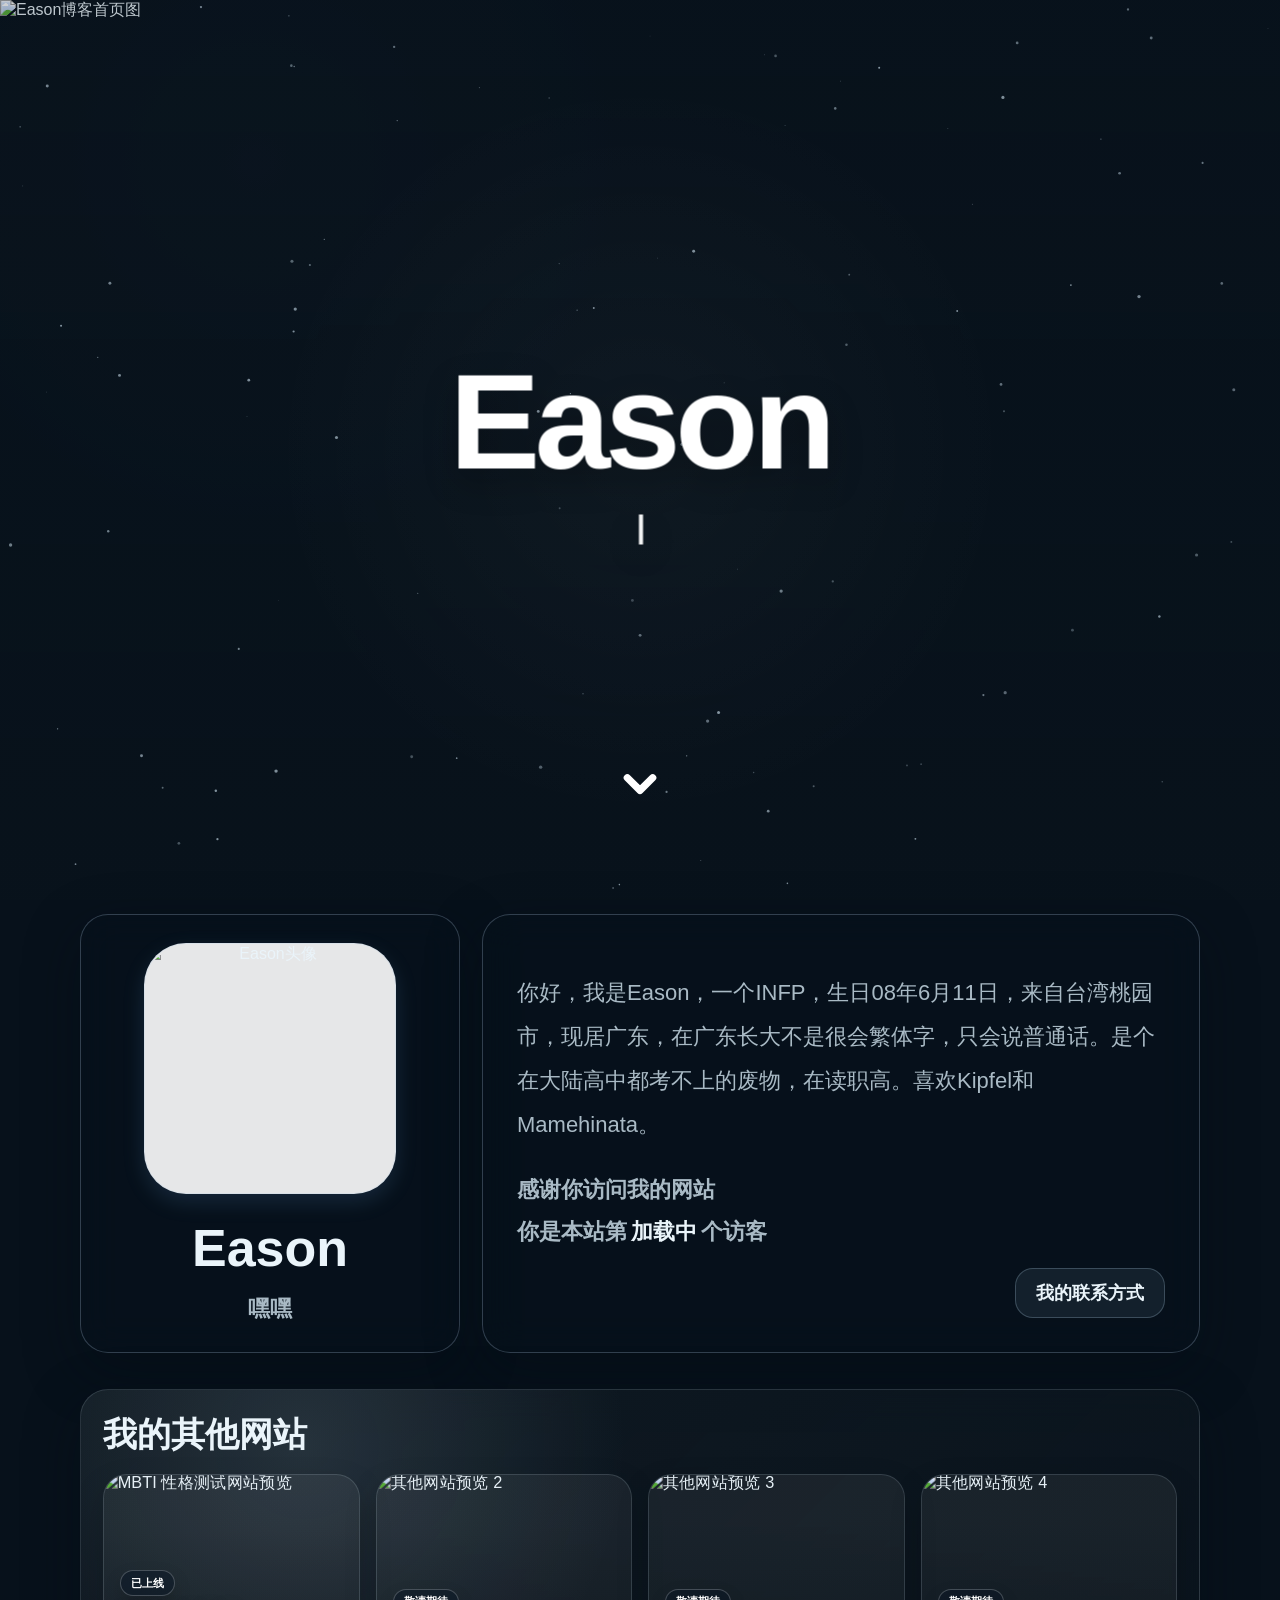
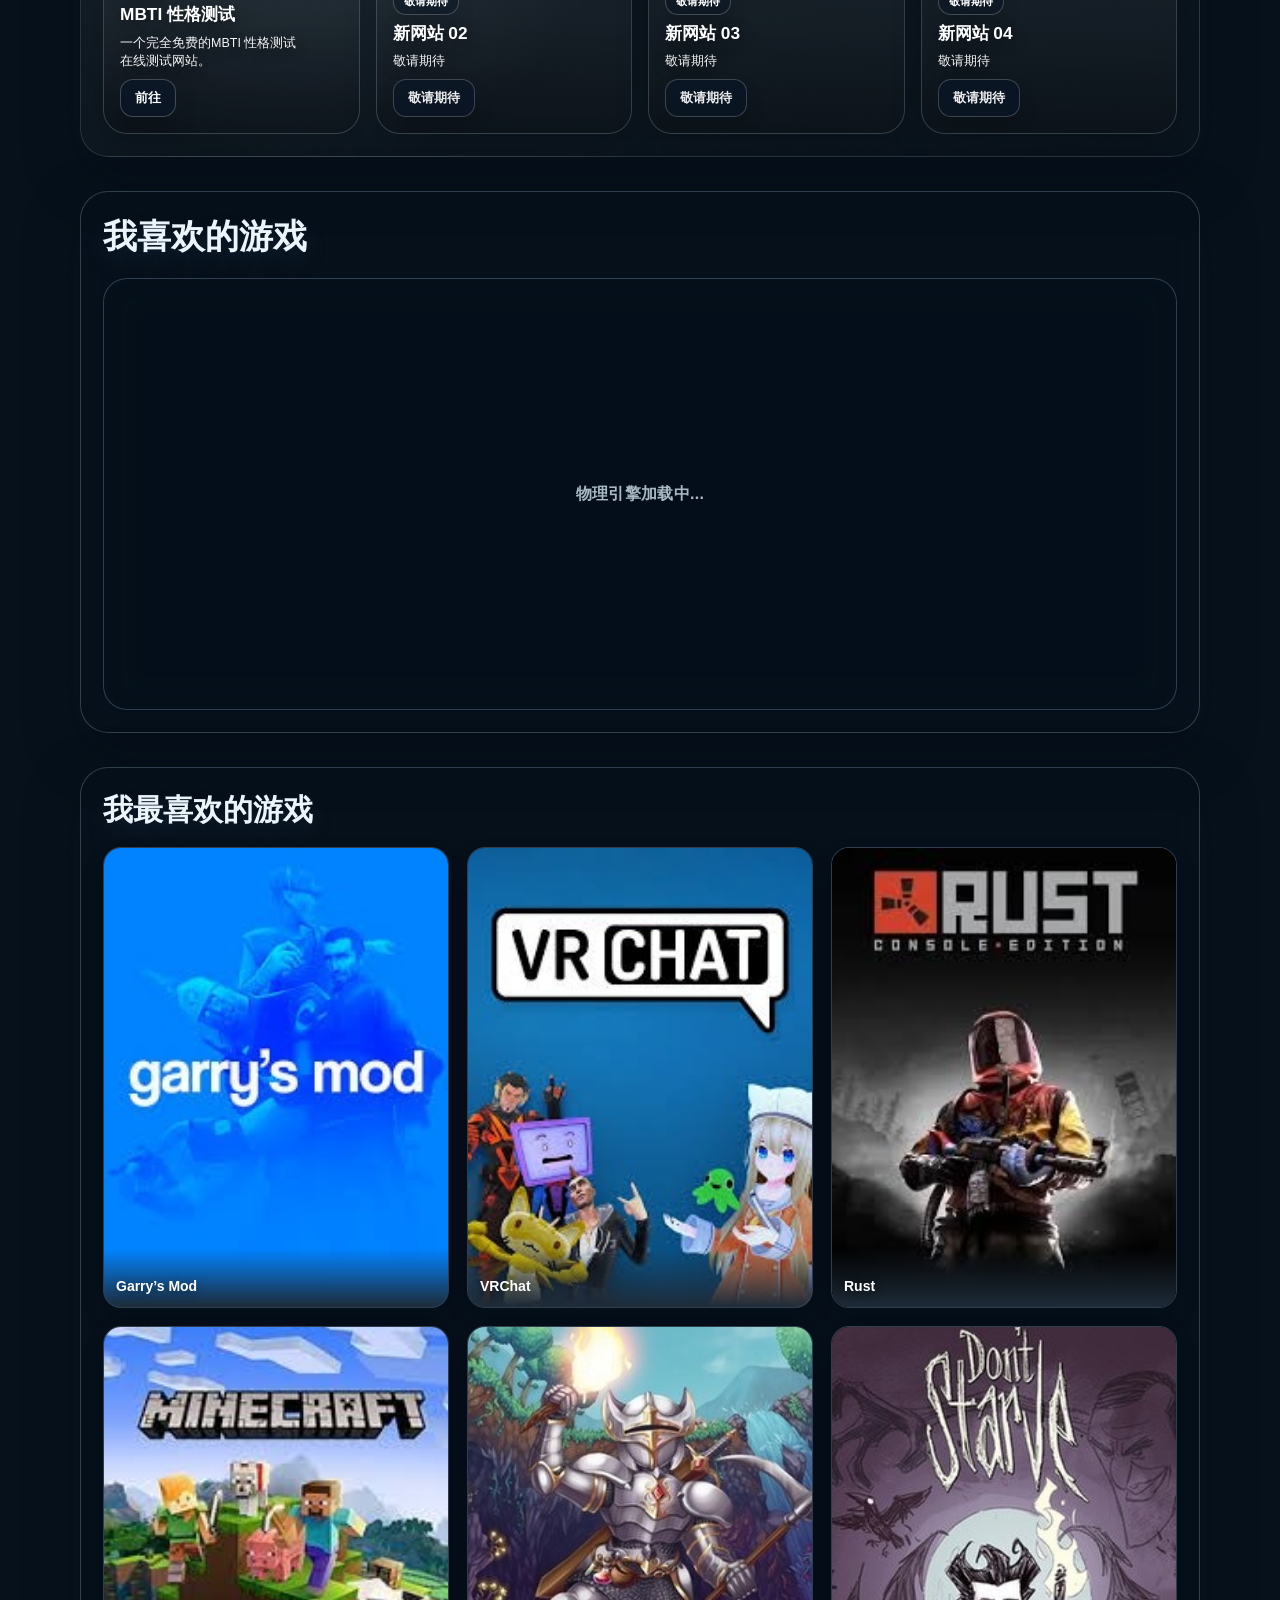
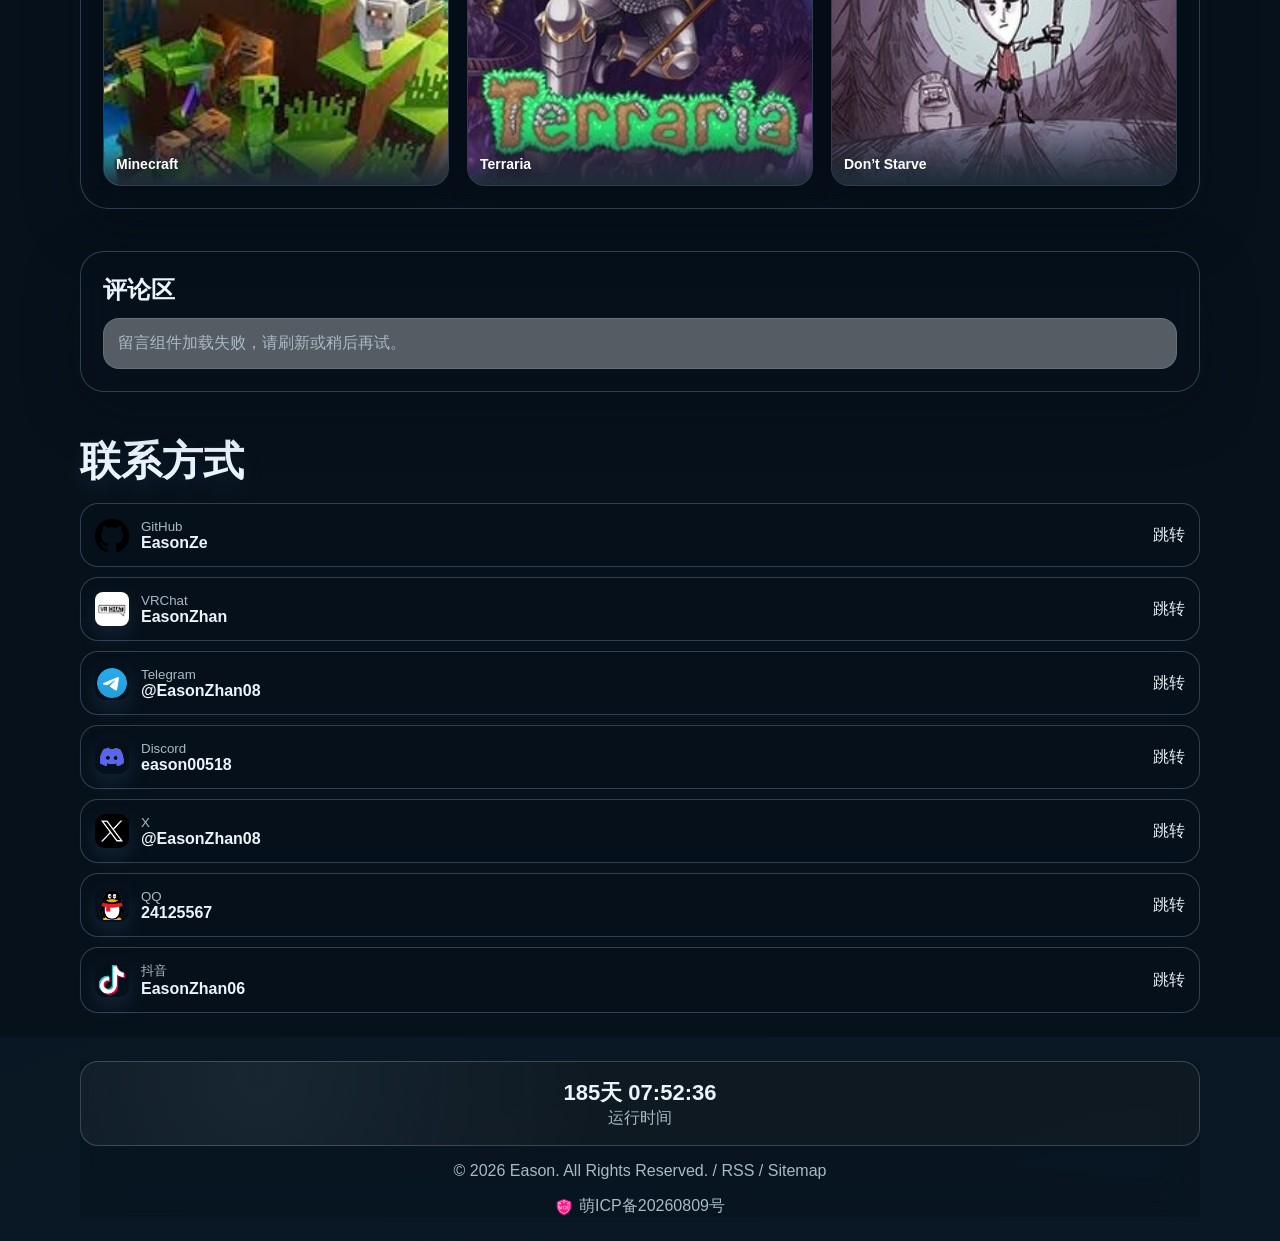
==== commit 19ded1d1: "优化" ====
--- a/index.html
+++ b/index.html
@@ -111,8 +111,7 @@
           <section class="other-sites-card" id="otherSites">
             <div class="other-sites-head">
               <h2>我的其他网站</h2>
-              <p>这里放一些我做的网站，后面会继续补充。</p>
-            </div>
+                          </div>
             <div class="other-sites-grid">
               <article class="other-site-item">
                 <img src="https://user14491.cn.imgto.link/public/20260629/img-5621-1.avif" alt="MBTI 性格测试网站预览" />
--- a/style.css
+++ b/style.css
@@ -5855,7 +5855,13 @@
 }
 
 
-/* 20260629 v22: 其他网站卡片最终布局：图片不模糊，信息卡毛玻璃；电脑/iPad 4列，手机2x2 */
+/* 20260629 v23: 其他网站卡片布局改为图片直显文字；电脑/iPad 4列，手机2x2 */
+.other-sites-head {
+  display: flex !important;
+  justify-content: space-between !important;
+  align-items: center !important;
+  margin-bottom: 16px !important;
+}
 .other-sites-grid {
   display: grid !important;
   grid-template-columns: repeat(4, minmax(0, 1fr)) !important;
@@ -5888,54 +5894,67 @@
   content: "" !important;
   position: absolute !important;
   inset: 0 !important;
-  background: linear-gradient(180deg, rgba(3, 8, 14, 0.02), rgba(3, 8, 14, 0.18)) !important;
+  background: linear-gradient(180deg, rgba(3, 8, 14, 0.02) 20%, rgba(3, 8, 14, 0.20) 58%, rgba(3, 8, 14, 0.58) 100%) !important;
   z-index: 0 !important;
   pointer-events: none !important;
 }
 .other-site-overlay {
   position: absolute !important;
-  left: 14px !important;
-  right: 14px !important;
-  bottom: 14px !important;
-  height: auto !important;
-  min-height: 0 !important;
+  left: 16px !important;
+  right: 16px !important;
+  bottom: 16px !important;
   z-index: 2 !important;
   display: flex !important;
   flex-direction: column !important;
-  justify-content: flex-start !important;
   align-items: flex-start !important;
   gap: 8px !important;
-  padding: 14px !important;
-  border-radius: 20px !important;
-  border: 1px solid rgba(255,255,255,.22) !important;
-  background: linear-gradient(135deg, rgba(8,18,32,.52), rgba(8,18,32,.26)) !important;
-  backdrop-filter: blur(18px) saturate(130%) !important;
-  -webkit-backdrop-filter: blur(18px) saturate(130%) !important;
-  box-shadow: 0 14px 34px rgba(0,0,0,.22) !important;
+  padding: 0 !important;
+  border: none !important;
+  border-radius: 0 !important;
+  background: transparent !important;
+  backdrop-filter: none !important;
+  -webkit-backdrop-filter: none !important;
+  box-shadow: none !important;
 }
 .other-site-tag {
   min-height: 26px !important;
   padding: 4px 10px !important;
   border-radius: 999px !important;
   font-size: 11px !important;
+  border: 1px solid rgba(255,255,255,.22) !important;
+  background: rgba(8,20,36,.45) !important;
+  color: #fff !important;
+  box-shadow: 0 8px 18px rgba(0,0,0,.16) !important;
 }
 .other-site-overlay h3 {
   margin: 0 !important;
   font-size: clamp(17px, 1.35vw, 22px) !important;
   line-height: 1.25 !important;
   color: #fff !important;
+  text-shadow: 0 4px 16px rgba(0,0,0,.42) !important;
 }
 .other-site-overlay p {
   margin: 0 !important;
   font-size: 12.5px !important;
   line-height: 1.5 !important;
-  color: rgba(255,255,255,.94) !important;
+  color: rgba(255,255,255,.96) !important;
+  text-shadow: 0 4px 14px rgba(0,0,0,.42) !important;
+  max-width: 26ch !important;
 }
 .other-site-btn {
+  display: inline-flex !important;
+  align-items: center !important;
+  justify-content: center !important;
   min-height: 38px !important;
   padding: 0 14px !important;
   border-radius: 13px !important;
+  border: 1px solid rgba(255,255,255,.22) !important;
+  background: rgba(10,24,42,.66) !important;
+  color: #fff !important;
+  text-decoration: none !important;
   font-size: 13px !important;
+  font-weight: 800 !important;
+  box-shadow: 0 10px 22px rgba(0,0,0,.18) !important;
 }
 @media (max-width: 900px) {
   .other-sites-grid {
@@ -5943,6 +5962,9 @@
   }
 }
 @media (max-width: 680px) {
+  .other-sites-head {
+    margin-bottom: 12px !important;
+  }
   .other-sites-grid {
     grid-template-columns: repeat(2, minmax(0, 1fr)) !important;
     gap: 12px !important;
@@ -5952,14 +5974,10 @@
     border-radius: 18px !important;
   }
   .other-site-overlay {
-    left: 10px !important;
-    right: 10px !important;
-    bottom: 10px !important;
-    padding: 10px !important;
+    left: 12px !important;
+    right: 12px !important;
+    bottom: 12px !important;
     gap: 6px !important;
-    border-radius: 16px !important;
-    backdrop-filter: blur(14px) saturate(130%) !important;
-    -webkit-backdrop-filter: blur(14px) saturate(130%) !important;
   }
   .other-site-overlay h3 {
     font-size: 16px !important;
@@ -5967,14 +5985,17 @@
   .other-site-overlay p {
     font-size: 11.5px !important;
     line-height: 1.42 !important;
+    max-width: 18ch !important;
   }
   .other-site-btn {
-    width: 100% !important;
+    width: auto !important;
     min-height: 34px !important;
     font-size: 12px !important;
+    padding: 0 12px !important;
   }
   .other-site-tag {
     min-height: 23px !important;
     font-size: 10px !important;
   }
 }
+
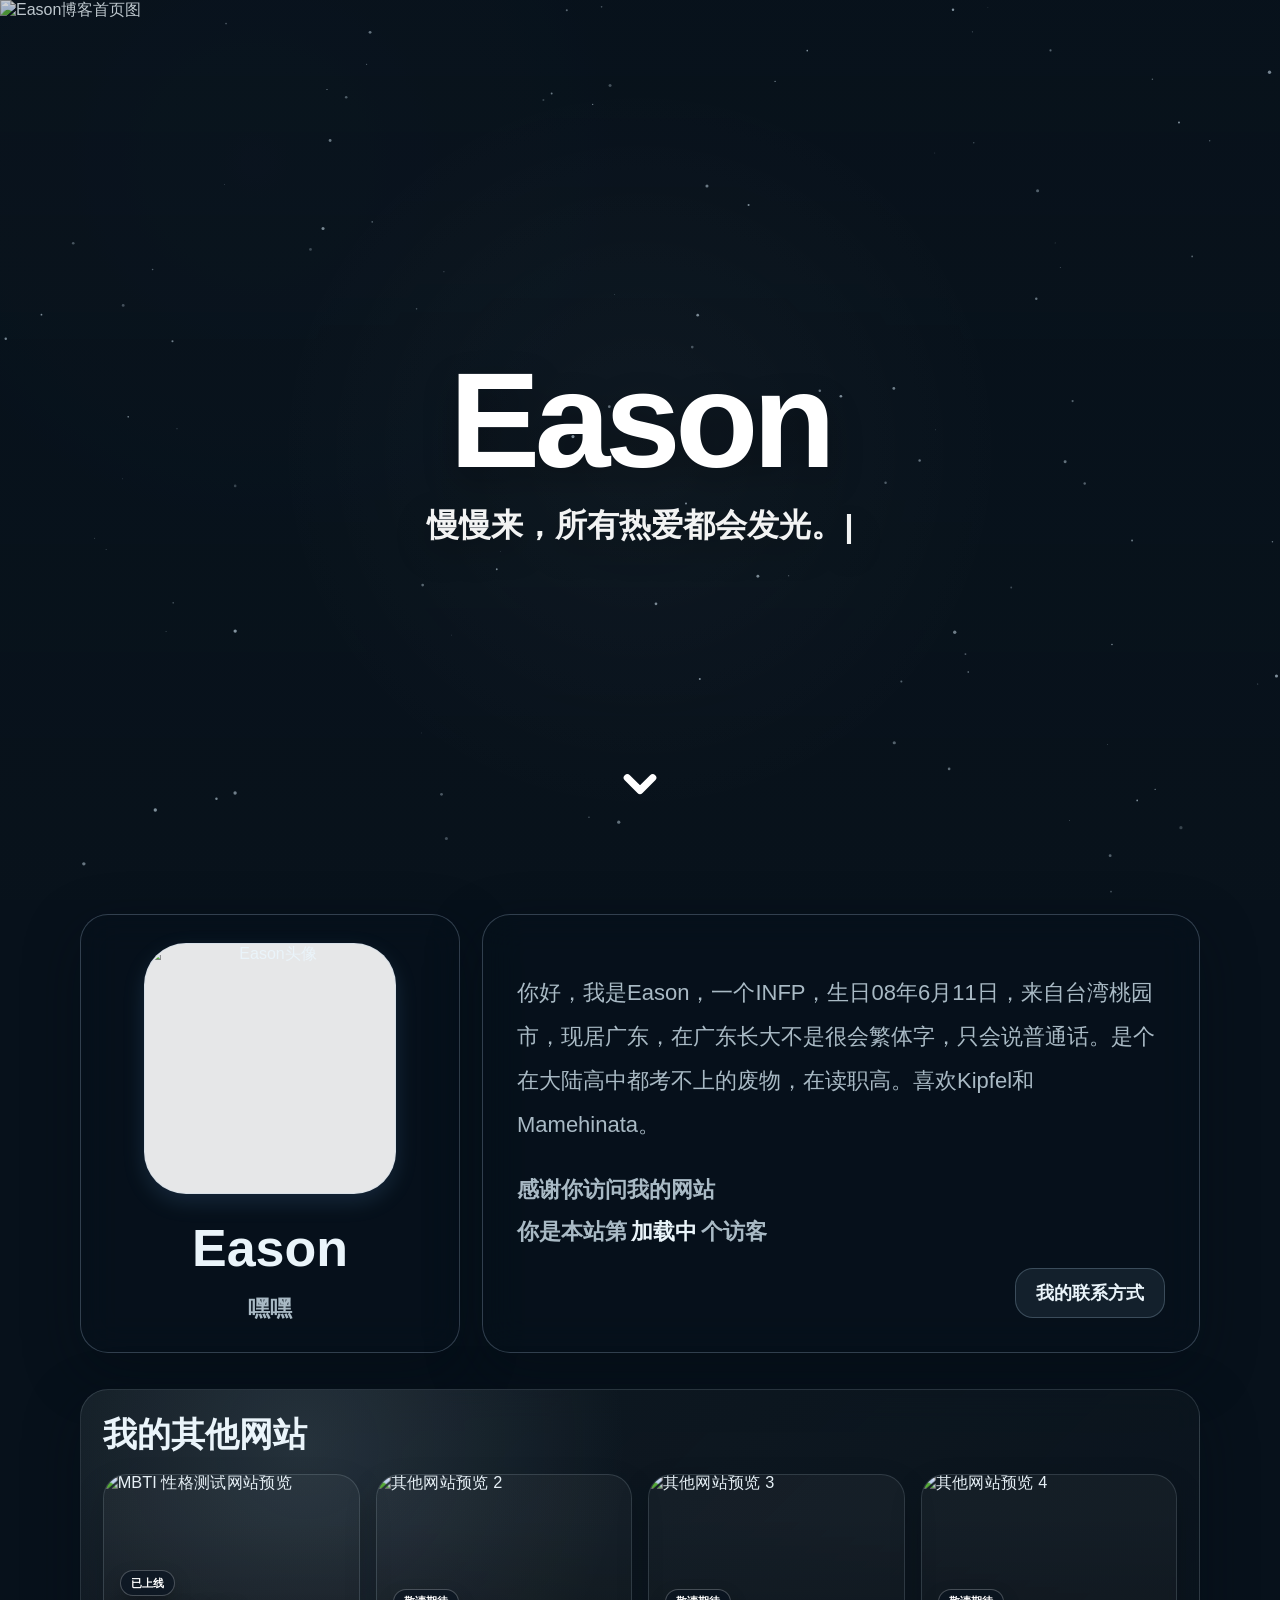
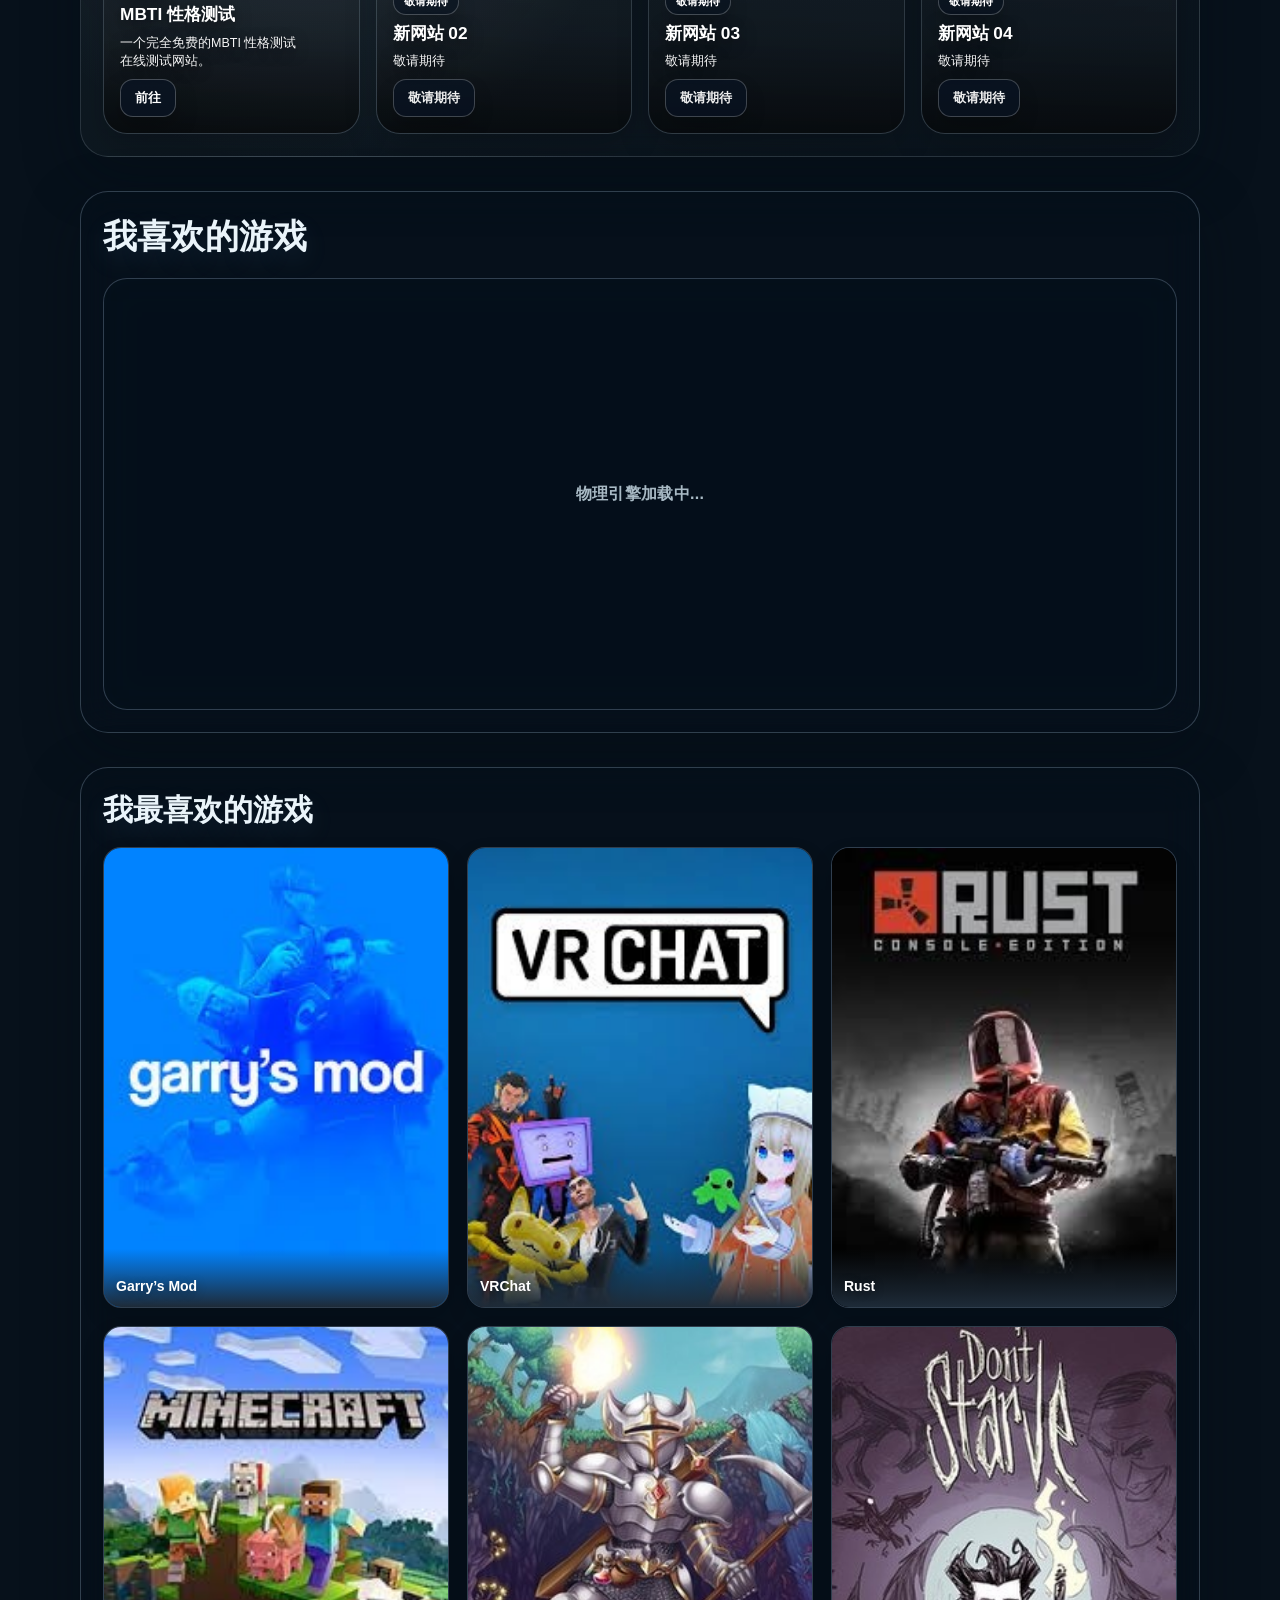
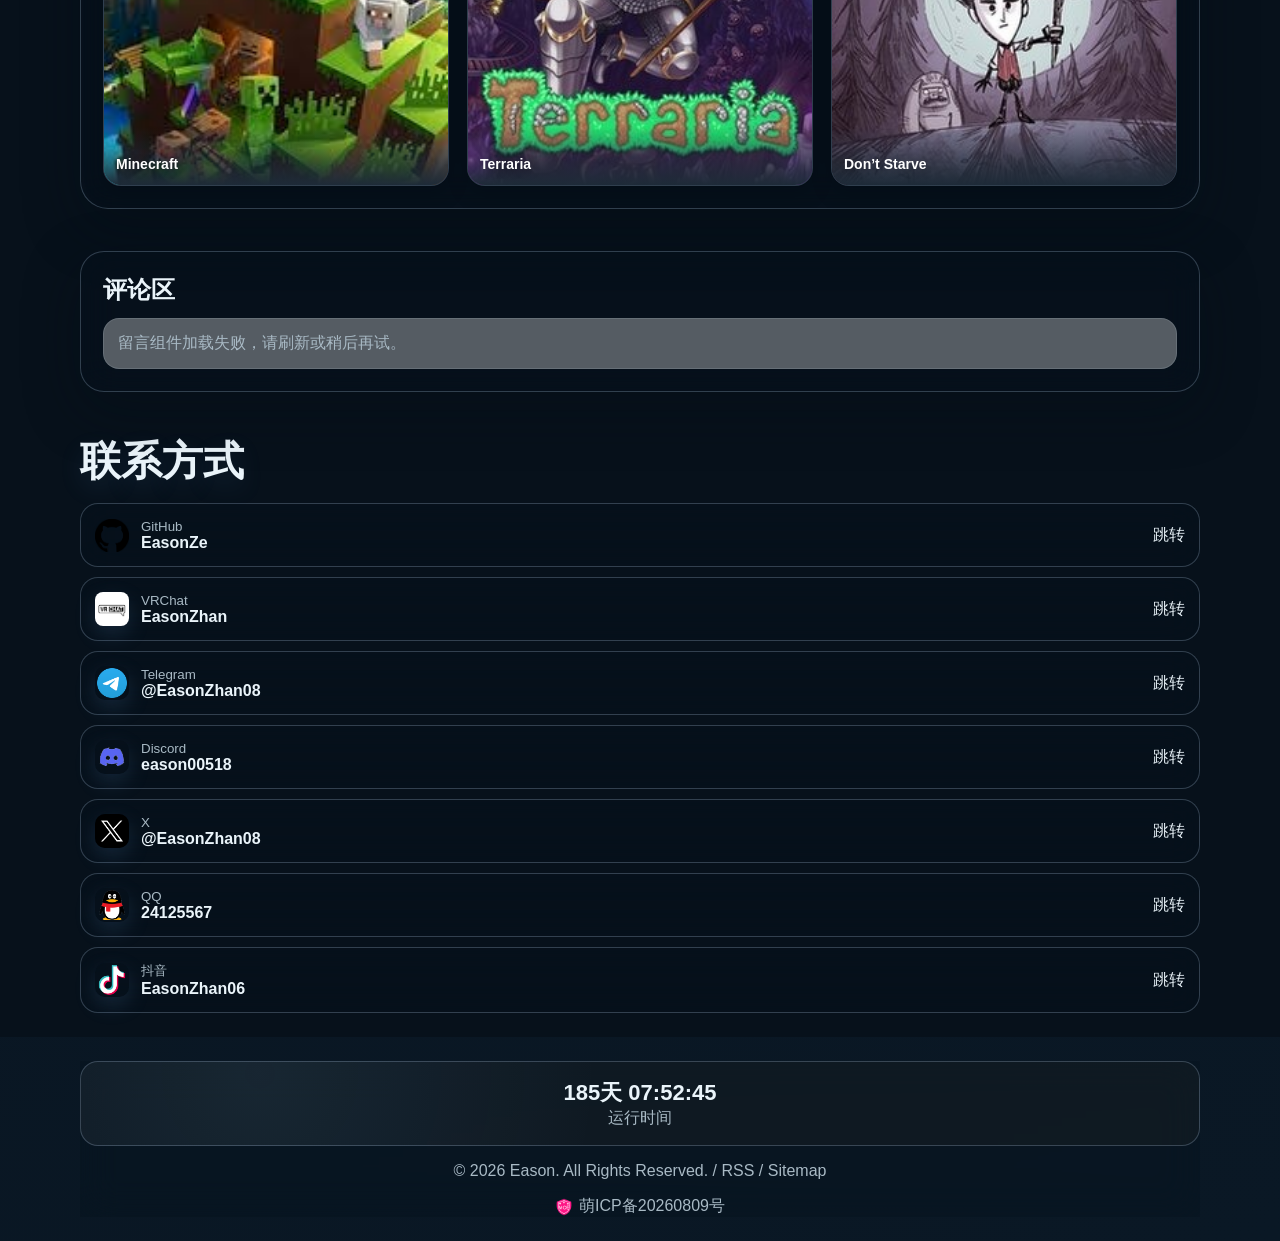
==== commit c6c61b7c: "优化" ====
--- a/index.html
+++ b/index.html
@@ -10,7 +10,7 @@
   <meta name="apple-mobile-web-app-title" content="Eason的小站" />
   <link rel="stylesheet" href="https://cdn.jsdelivr.net/npm/@waline/client@v3/dist/waline.css" />
   <script>document.documentElement.dataset.theme="dark";try{localStorage.setItem("theme","dark")}catch(e){}</script>
-  <link rel="stylesheet" href="style.css?v=20260629-v22" />
+  <link rel="stylesheet" href="style.css?v=20260629-v24" />
   <link rel="alternate" type="application/rss+xml" title="Eason的小站 RSS" href="rss.xml" />
 </head>
 <body>
@@ -115,7 +115,7 @@
             <div class="other-sites-grid">
               <article class="other-site-item">
                 <img src="https://user14491.cn.imgto.link/public/20260629/img-5621-1.avif" alt="MBTI 性格测试网站预览" />
-                <div class="other-site-overlay">
+                <div class="other-site-info">
                   <span class="other-site-tag">已上线</span>
                   <h3>MBTI 性格测试</h3>
                   <p>一个完全免费的MBTI 性格测试在线测试网站。</p>
@@ -124,7 +124,7 @@
               </article>
               <article class="other-site-item is-coming">
                 <img src="https://user14491.cn.imgto.link/public/20260629/img-5629.avif" alt="其他网站预览 2" />
-                <div class="other-site-overlay">
+                <div class="other-site-info">
                   <span class="other-site-tag">敬请期待</span>
                   <h3>新网站 02</h3>
                   <p>敬请期待</p>
@@ -133,7 +133,7 @@
               </article>
               <article class="other-site-item is-coming">
                 <img src="https://user14491.cn.imgto.link/public/20260629/img-5631.avif" alt="其他网站预览 3" />
-                <div class="other-site-overlay">
+                <div class="other-site-info">
                   <span class="other-site-tag">敬请期待</span>
                   <h3>新网站 03</h3>
                   <p>敬请期待</p>
@@ -142,7 +142,7 @@
               </article>
               <article class="other-site-item is-coming">
                 <img src="https://user14491.cn.imgto.link/public/20260629/img-5627.avif" alt="其他网站预览 4" />
-                <div class="other-site-overlay">
+                <div class="other-site-info">
                   <span class="other-site-tag">敬请期待</span>
                   <h3>新网站 04</h3>
                   <p>敬请期待</p>
@@ -222,7 +222,7 @@
     </div>
   </div>
   <button class="backtop is-hidden" id="backTopBtn" type="button" aria-label="返回顶部">↑</button>
-  <script src="main.js?v=20260629-v22"></script>
+  <script src="main.js?v=20260629-v24"></script>
 
   <script type="module">
     const WALINE_SERVER_URL = 'https://example.easonzhan.xyz';
--- a/style.css
+++ b/style.css
@@ -5999,3 +5999,160 @@
   }
 }
 
+
+
+/* 20260629 v24 FINAL: 其他网站去掉毛玻璃卡片，文字直接压在图片上 */
+.other-sites-head > p { display: none !important; }
+.other-sites-grid {
+  display: grid !important;
+  grid-template-columns: repeat(4, minmax(0, 1fr)) !important;
+  gap: 16px !important;
+}
+.other-site-item {
+  position: relative !important;
+  min-height: 260px !important;
+  border-radius: 24px !important;
+  overflow: hidden !important;
+  isolation: isolate !important;
+  background: rgba(255,255,255,.04) !important;
+}
+.other-site-item > img {
+  position: absolute !important;
+  inset: 0 !important;
+  width: 100% !important;
+  height: 100% !important;
+  object-fit: cover !important;
+  transform: scale(1.02) !important;
+  filter: none !important;
+  -webkit-filter: none !important;
+  opacity: 1 !important;
+}
+.other-site-item.is-coming > img {
+  filter: none !important;
+  -webkit-filter: none !important;
+  opacity: 1 !important;
+}
+.other-site-item::after {
+  content: "" !important;
+  position: absolute !important;
+  inset: 0 !important;
+  z-index: 0 !important;
+  background: linear-gradient(180deg, rgba(0,0,0,0.02) 18%, rgba(0,0,0,0.20) 62%, rgba(0,0,0,0.62) 100%) !important;
+  pointer-events: none !important;
+}
+.other-site-info,
+.other-site-overlay {
+  position: absolute !important;
+  left: 16px !important;
+  right: 16px !important;
+  bottom: 16px !important;
+  z-index: 2 !important;
+  display: flex !important;
+  flex-direction: column !important;
+  align-items: flex-start !important;
+  gap: 8px !important;
+  height: auto !important;
+  min-height: 0 !important;
+  padding: 0 !important;
+  margin: 0 !important;
+  border: 0 !important;
+  border-radius: 0 !important;
+  background: transparent !important;
+  background-color: transparent !important;
+  background-image: none !important;
+  backdrop-filter: none !important;
+  -webkit-backdrop-filter: none !important;
+  box-shadow: none !important;
+  outline: 0 !important;
+}
+.other-site-info::before,
+.other-site-info::after,
+.other-site-overlay::before,
+.other-site-overlay::after {
+  content: none !important;
+  display: none !important;
+}
+.other-site-tag {
+  display: inline-flex !important;
+  align-items: center !important;
+  min-height: 26px !important;
+  padding: 4px 10px !important;
+  border-radius: 999px !important;
+  border: 1px solid rgba(255,255,255,.24) !important;
+  background: rgba(7,18,31,.58) !important;
+  color: #fff !important;
+  font-size: 11px !important;
+  font-weight: 800 !important;
+  box-shadow: 0 8px 18px rgba(0,0,0,.22) !important;
+}
+.other-site-info h3,
+.other-site-overlay h3 {
+  margin: 0 !important;
+  color: #fff !important;
+  font-size: clamp(17px, 1.35vw, 22px) !important;
+  line-height: 1.25 !important;
+  text-shadow: 0 4px 16px rgba(0,0,0,.56) !important;
+}
+.other-site-info p,
+.other-site-overlay p {
+  margin: 0 !important;
+  color: rgba(255,255,255,.96) !important;
+  font-size: 12.5px !important;
+  line-height: 1.5 !important;
+  max-width: 26ch !important;
+  text-shadow: 0 4px 14px rgba(0,0,0,.58) !important;
+}
+.other-site-btn {
+  display: inline-flex !important;
+  align-items: center !important;
+  justify-content: center !important;
+  width: auto !important;
+  min-height: 38px !important;
+  padding: 0 14px !important;
+  border-radius: 13px !important;
+  border: 1px solid rgba(255,255,255,.24) !important;
+  background: rgba(9,22,38,.68) !important;
+  color: #fff !important;
+  text-decoration: none !important;
+  font-size: 13px !important;
+  font-weight: 800 !important;
+  box-shadow: 0 10px 22px rgba(0,0,0,.22) !important;
+}
+@media (max-width: 900px) {
+  .other-sites-grid { grid-template-columns: repeat(4, minmax(0, 1fr)) !important; }
+}
+@media (max-width: 680px) {
+  .other-sites-grid {
+    grid-template-columns: repeat(2, minmax(0, 1fr)) !important;
+    gap: 12px !important;
+  }
+  .other-site-item {
+    min-height: 210px !important;
+    border-radius: 18px !important;
+  }
+  .other-site-info,
+  .other-site-overlay {
+    left: 12px !important;
+    right: 12px !important;
+    bottom: 12px !important;
+    gap: 6px !important;
+  }
+  .other-site-info h3,
+  .other-site-overlay h3 { font-size: 16px !important; }
+  .other-site-info p,
+  .other-site-overlay p {
+    font-size: 11.5px !important;
+    line-height: 1.42 !important;
+    max-width: 18ch !important;
+  }
+  .other-site-btn {
+    width: auto !important;
+    min-height: 34px !important;
+    font-size: 12px !important;
+    padding: 0 12px !important;
+  }
+  .other-site-tag {
+    min-height: 23px !important;
+    font-size: 10px !important;
+  }
+}
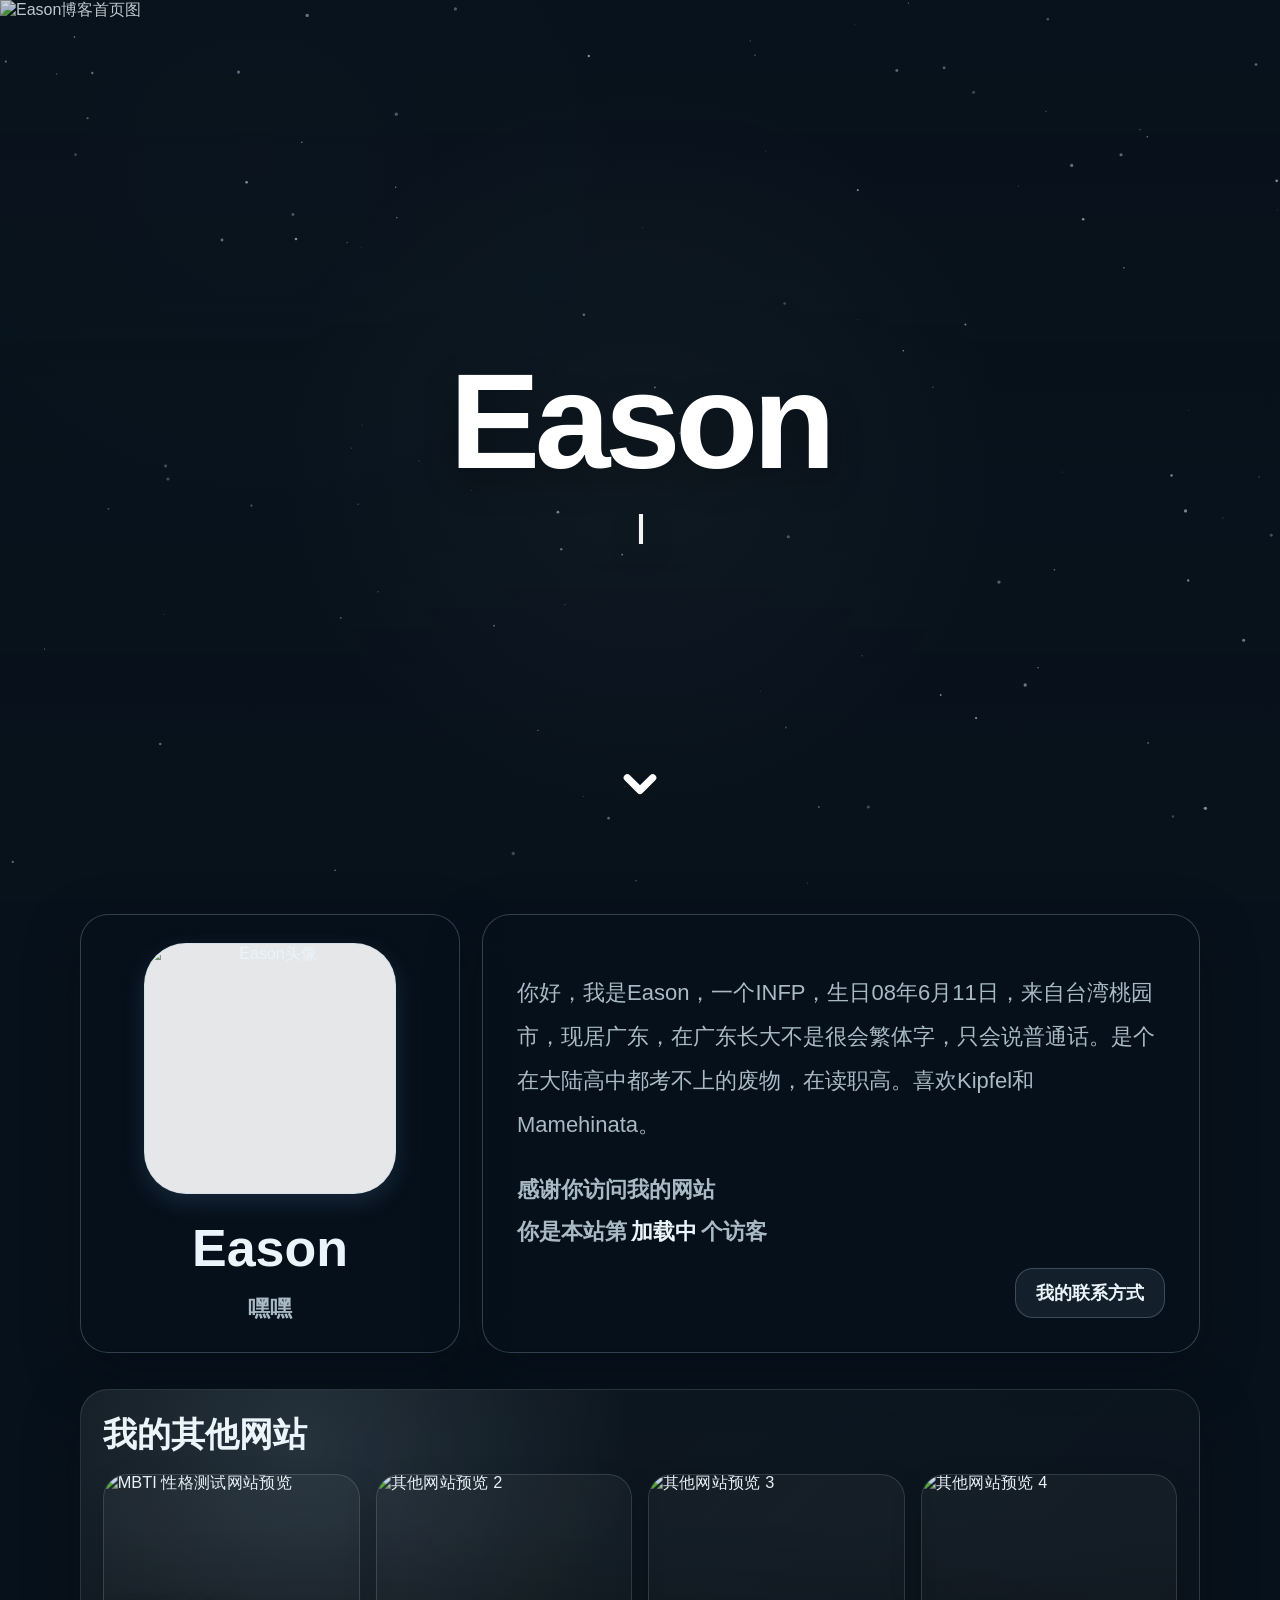
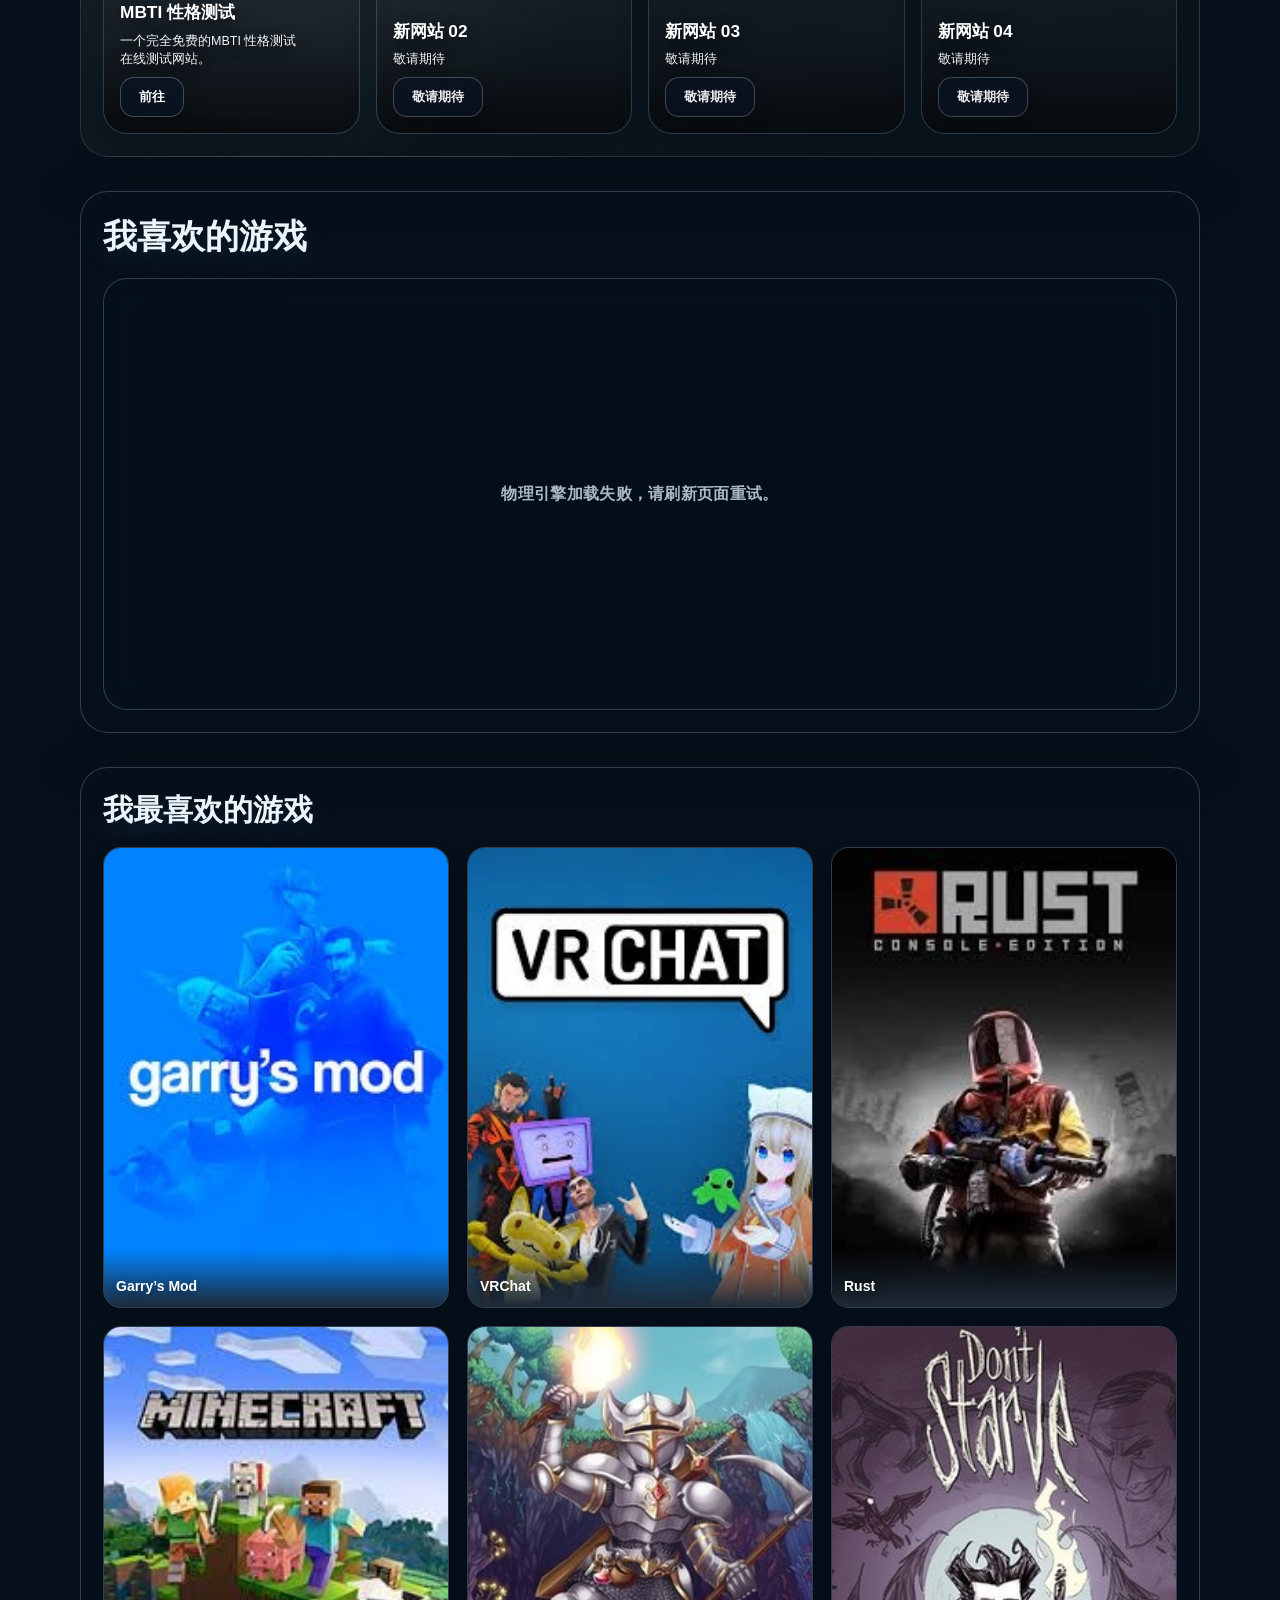
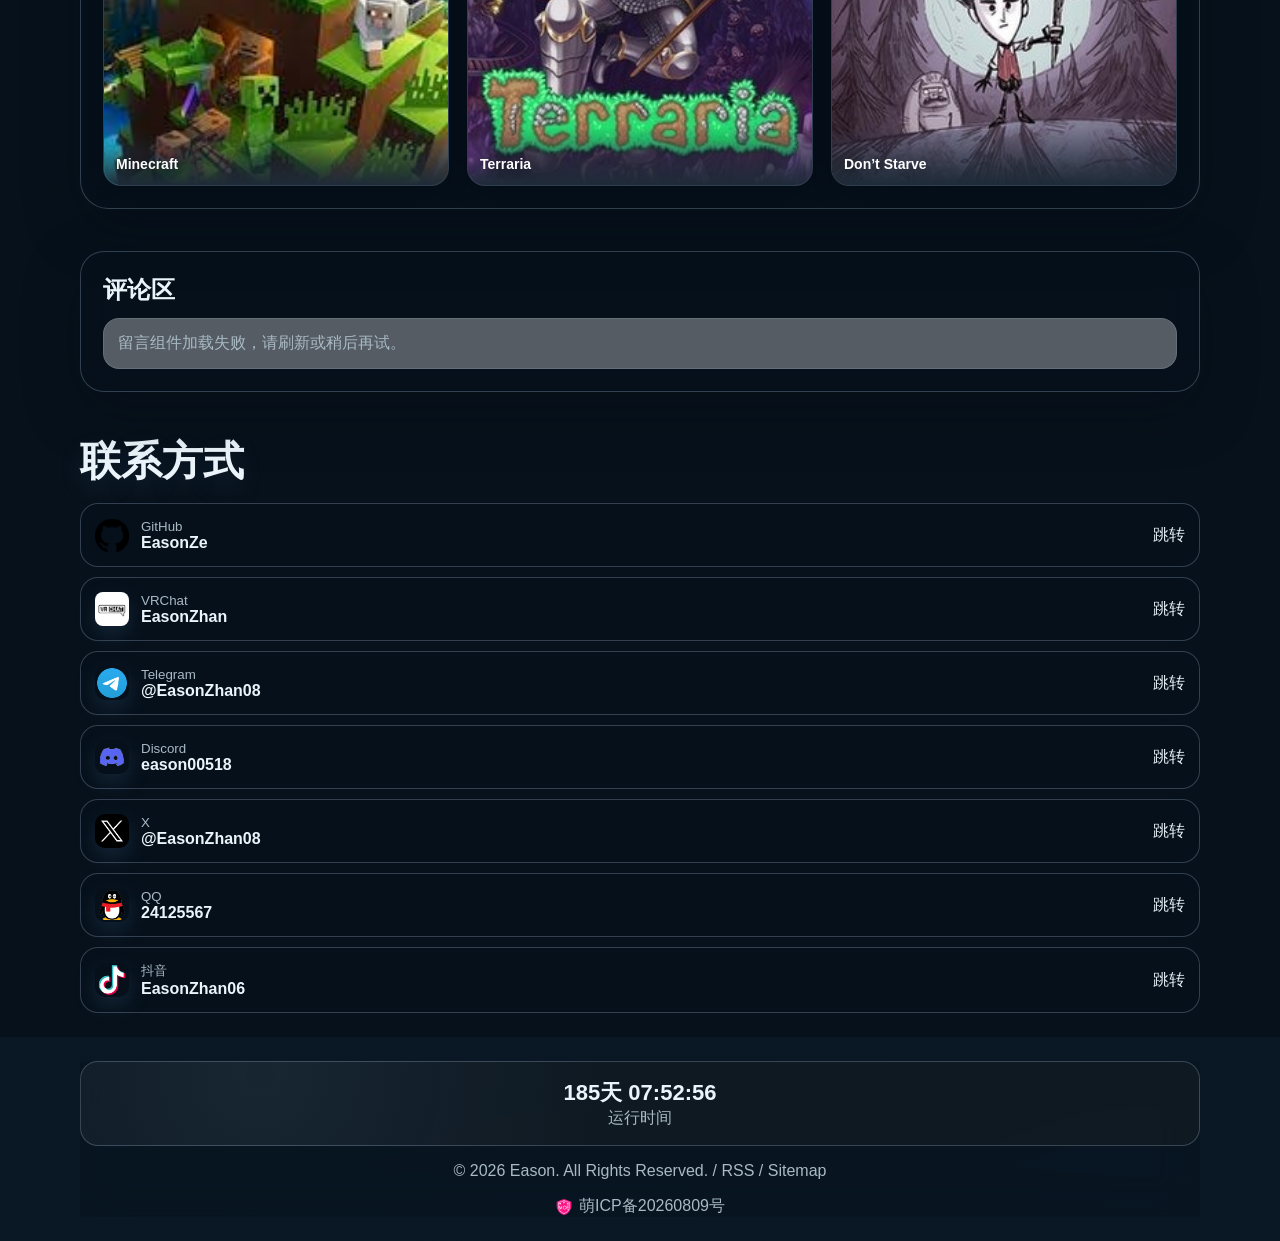
==== commit 06075a96: "优化" ====
--- a/index.html
+++ b/index.html
@@ -10,7 +10,7 @@
   <meta name="apple-mobile-web-app-title" content="Eason的小站" />
   <link rel="stylesheet" href="https://cdn.jsdelivr.net/npm/@waline/client@v3/dist/waline.css" />
   <script>document.documentElement.dataset.theme="dark";try{localStorage.setItem("theme","dark")}catch(e){}</script>
-  <link rel="stylesheet" href="style.css?v=20260629-v24" />
+  <link rel="stylesheet" href="style.css?v=20260629-v25" />
   <link rel="alternate" type="application/rss+xml" title="Eason的小站 RSS" href="rss.xml" />
 </head>
 <body>
@@ -123,7 +123,7 @@
                 </div>
               </article>
               <article class="other-site-item is-coming">
-                <img src="https://user14491.cn.imgto.link/public/20260629/img-5629.avif" alt="其他网站预览 2" />
+                <img src="https://user14491.cn.imgto.link/public/20260629/img-5631.avif" alt="其他网站预览 2" />
                 <div class="other-site-info">
                   <span class="other-site-tag">敬请期待</span>
                   <h3>新网站 02</h3>
@@ -132,7 +132,7 @@
                 </div>
               </article>
               <article class="other-site-item is-coming">
-                <img src="https://user14491.cn.imgto.link/public/20260629/img-5631.avif" alt="其他网站预览 3" />
+                <img src="https://user14491.cn.imgto.link/public/20260629/img-5629.avif" alt="其他网站预览 3" />
                 <div class="other-site-info">
                   <span class="other-site-tag">敬请期待</span>
                   <h3>新网站 03</h3>
@@ -222,7 +222,7 @@
     </div>
   </div>
   <button class="backtop is-hidden" id="backTopBtn" type="button" aria-label="返回顶部">↑</button>
-  <script src="main.js?v=20260629-v24"></script>
+  <script src="main.js?v=20260629-v25"></script>
 
   <script type="module">
     const WALINE_SERVER_URL = 'https://example.easonzhan.xyz';
--- a/style.css
+++ b/style.css
@@ -6156,3 +6156,23 @@
     font-size: 10px !important;
   }
 }
+
+
+/* 20260629 v25 FINAL: 其他网站标签删掉、按钮更宽、左上角头像非圆形 */
+.other-site-tag {
+  display: none !important;
+}
+.other-site-btn {
+  min-height: 40px !important;
+  padding: 0 18px !important;
+  border-radius: 14px !important;
+}
+.site-nav .brand img {
+  border-radius: 12px !important;
+}
+@media (max-width: 680px) {
+  .other-site-btn {
+    min-height: 36px !important;
+    padding: 0 16px !important;
+  }
+}
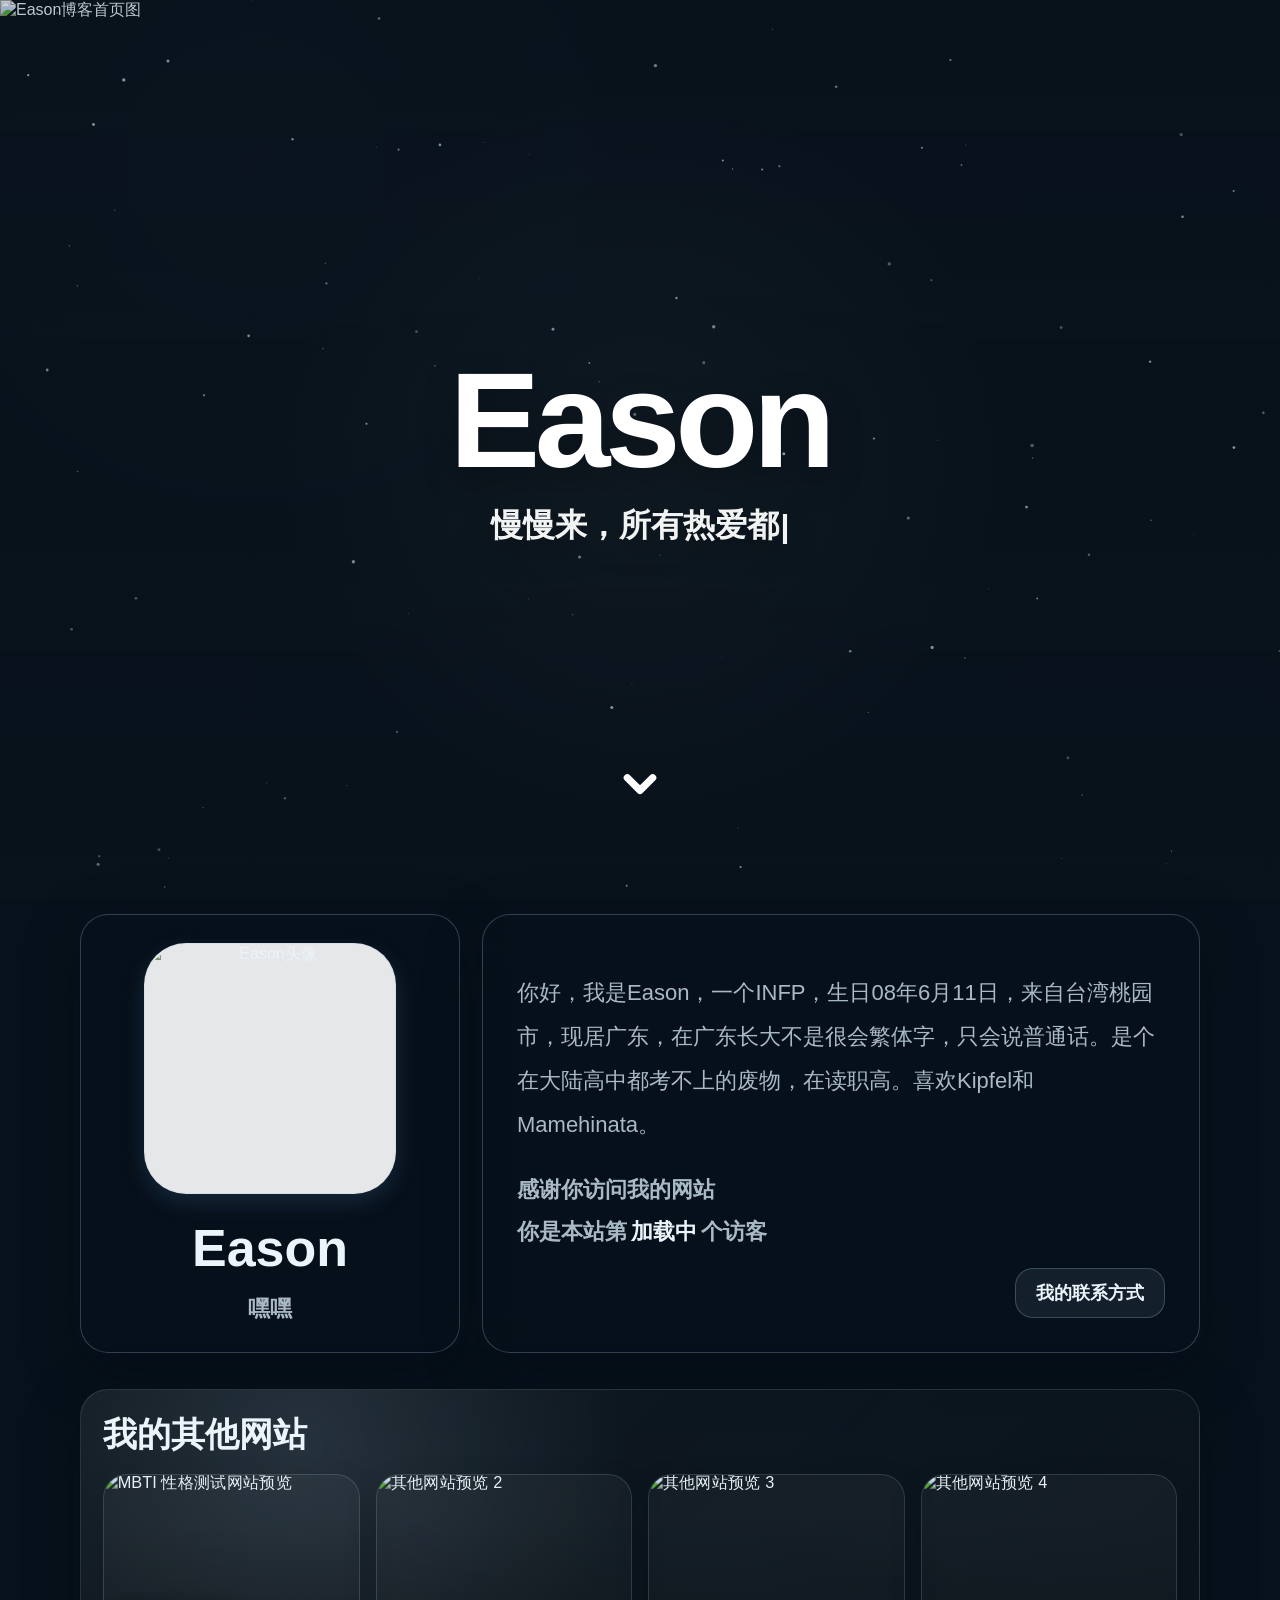
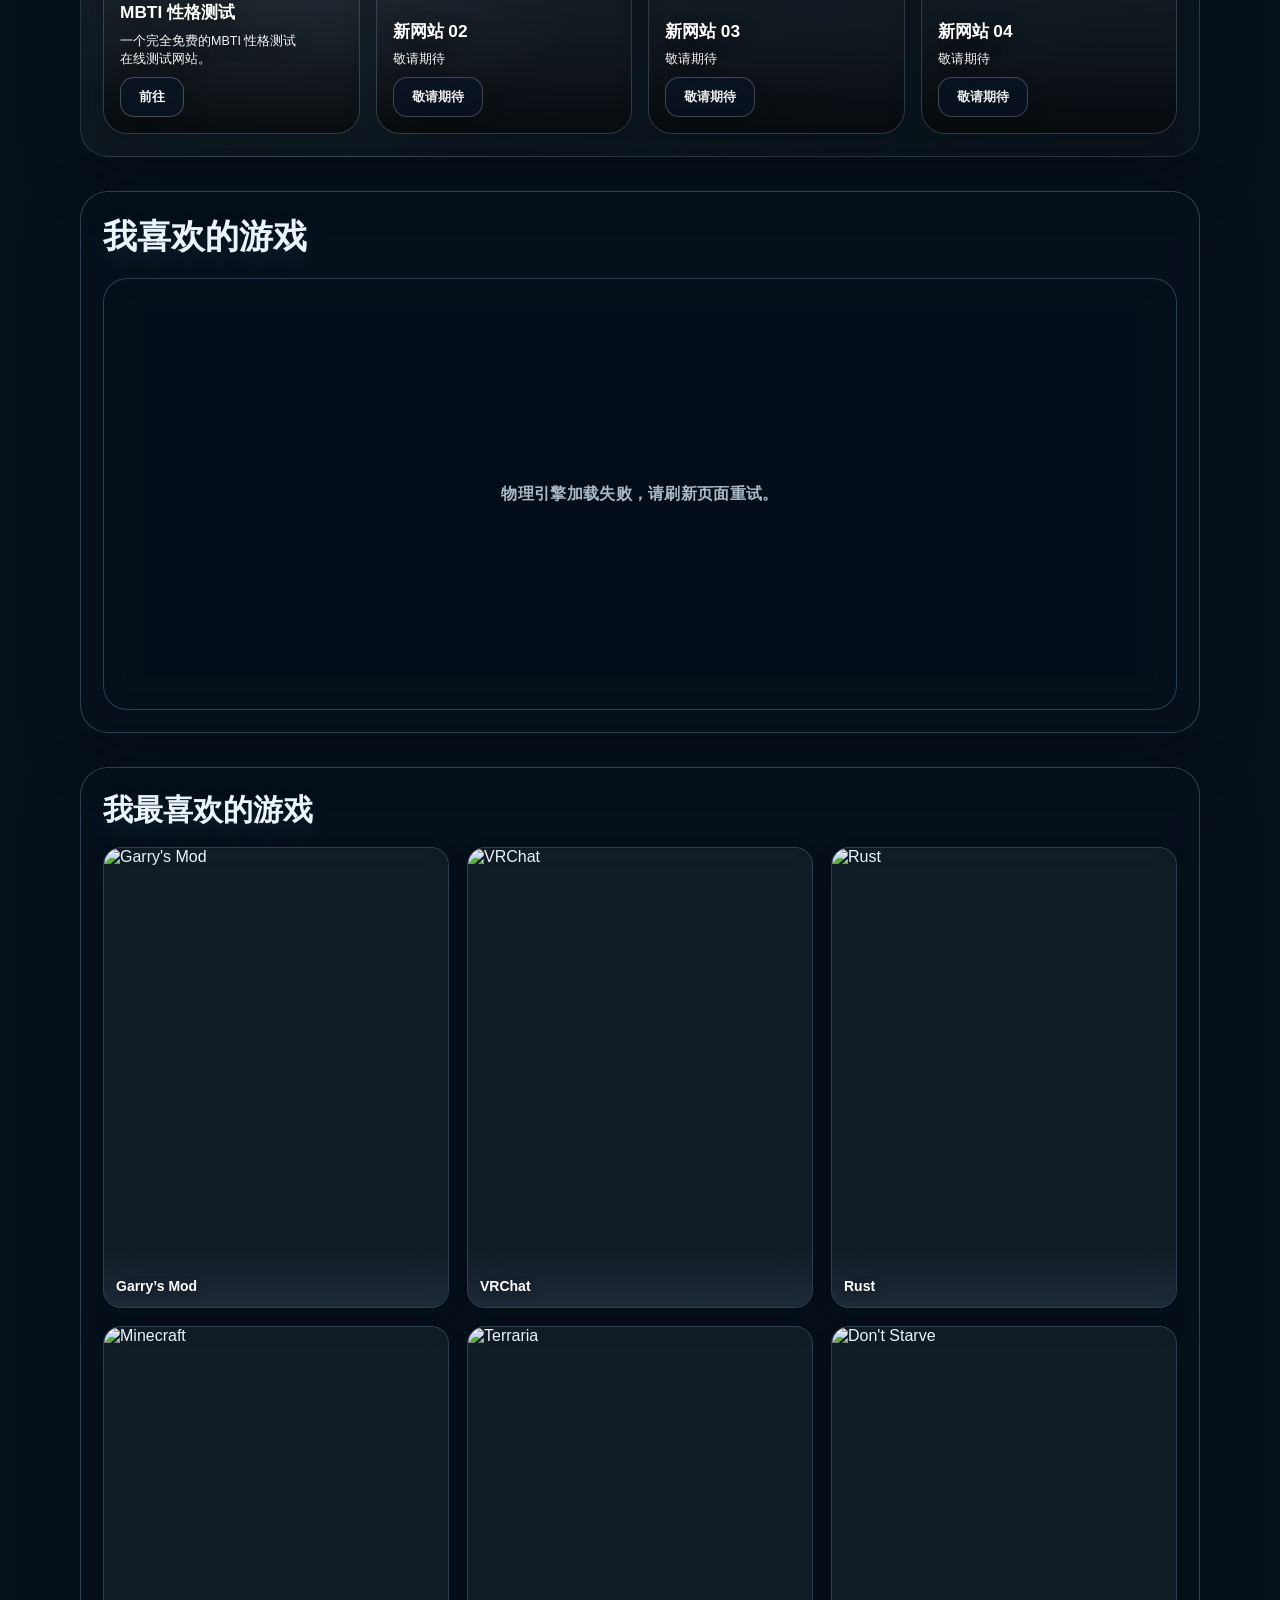
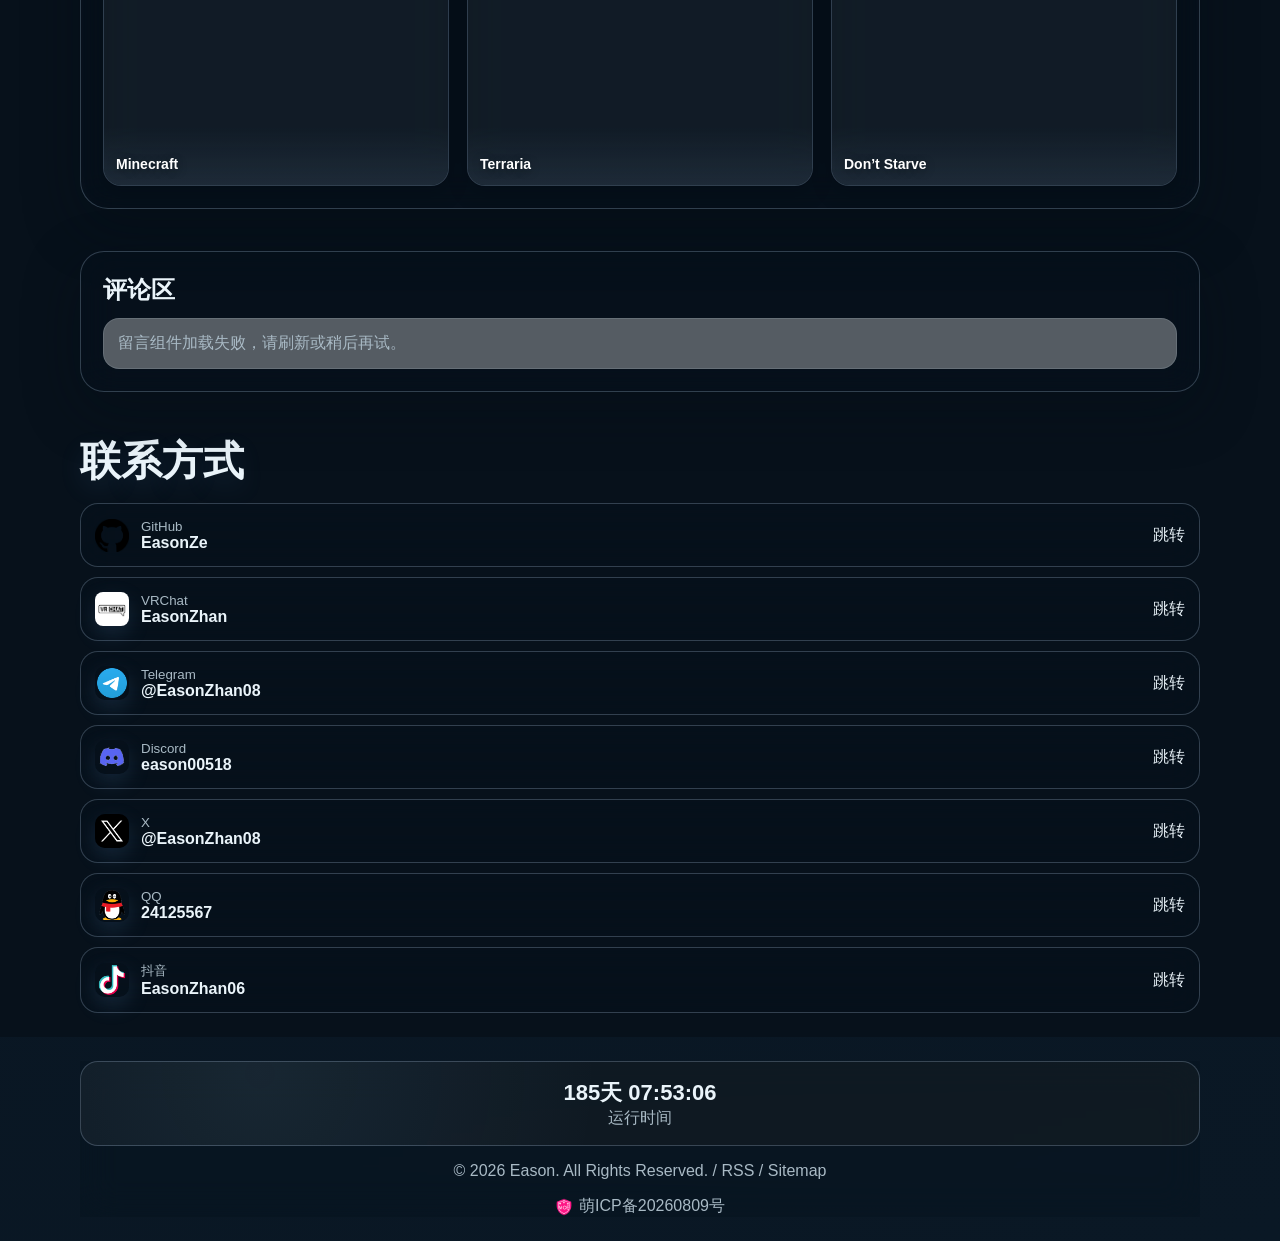
==== commit 16cc1521: "优化" ====
--- a/index.html
+++ b/index.html
@@ -10,7 +10,7 @@
   <meta name="apple-mobile-web-app-title" content="Eason的小站" />
   <link rel="stylesheet" href="https://cdn.jsdelivr.net/npm/@waline/client@v3/dist/waline.css" />
   <script>document.documentElement.dataset.theme="dark";try{localStorage.setItem("theme","dark")}catch(e){}</script>
-  <link rel="stylesheet" href="style.css?v=20260629-v25" />
+  <link rel="stylesheet" href="style.css?v=20260629-v26" />
   <link rel="alternate" type="application/rss+xml" title="Eason的小站 RSS" href="rss.xml" />
 </head>
 <body>
@@ -166,12 +166,12 @@
               <h3>我最喜欢的游戏</h3>
             </div>
             <div class="favorite-games-grid">
-              <article class="favorite-game-item"><img src="images/game_full/garrys_mod.png" alt="Garry's Mod" /><strong>Garry’s Mod</strong></article>
-              <article class="favorite-game-item"><img src="images/game_full/vrchat.png" alt="VRChat" /><strong>VRChat</strong></article>
-              <article class="favorite-game-item"><img src="images/game_full/rust.png" alt="Rust" /><strong>Rust</strong></article>
-              <article class="favorite-game-item"><img src="images/game_full/minecraft.png" alt="Minecraft" /><strong>Minecraft</strong></article>
-              <article class="favorite-game-item"><img src="images/game_full/terraria.png" alt="Terraria" /><strong>Terraria</strong></article>
-              <article class="favorite-game-item"><img src="images/game_full/dont_starve.png" alt="Don't Starve" /><strong>Don’t Starve</strong></article>
+              <article class="favorite-game-item"><img src="https://user15484.cn.imgto.link/public/20260629/img-5672.avif" alt="Garry's Mod" /><strong>Garry’s Mod</strong></article>
+              <article class="favorite-game-item"><img src="https://user15484.cn.imgto.link/public/20260629/img-5671.avif" alt="VRChat" /><strong>VRChat</strong></article>
+              <article class="favorite-game-item"><img src="https://user15484.cn.imgto.link/public/20260629/img-5673.avif" alt="Rust" /><strong>Rust</strong></article>
+              <article class="favorite-game-item"><img src="https://user15484.cn.imgto.link/public/20260629/img-5674.avif" alt="Minecraft" /><strong>Minecraft</strong></article>
+              <article class="favorite-game-item"><img src="https://user15484.cn.imgto.link/public/20260629/img-5670.avif" alt="Terraria" /><strong>Terraria</strong></article>
+              <article class="favorite-game-item"><img src="https://user15484.cn.imgto.link/public/20260629/img-5348.avif" alt="Don't Starve" /><strong>Don’t Starve</strong></article>
             </div>
           </section>
 
@@ -222,7 +222,7 @@
     </div>
   </div>
   <button class="backtop is-hidden" id="backTopBtn" type="button" aria-label="返回顶部">↑</button>
-  <script src="main.js?v=20260629-v25"></script>
+  <script src="main.js?v=20260629-v26"></script>
 
   <script type="module">
     const WALINE_SERVER_URL = 'https://example.easonzhan.xyz';
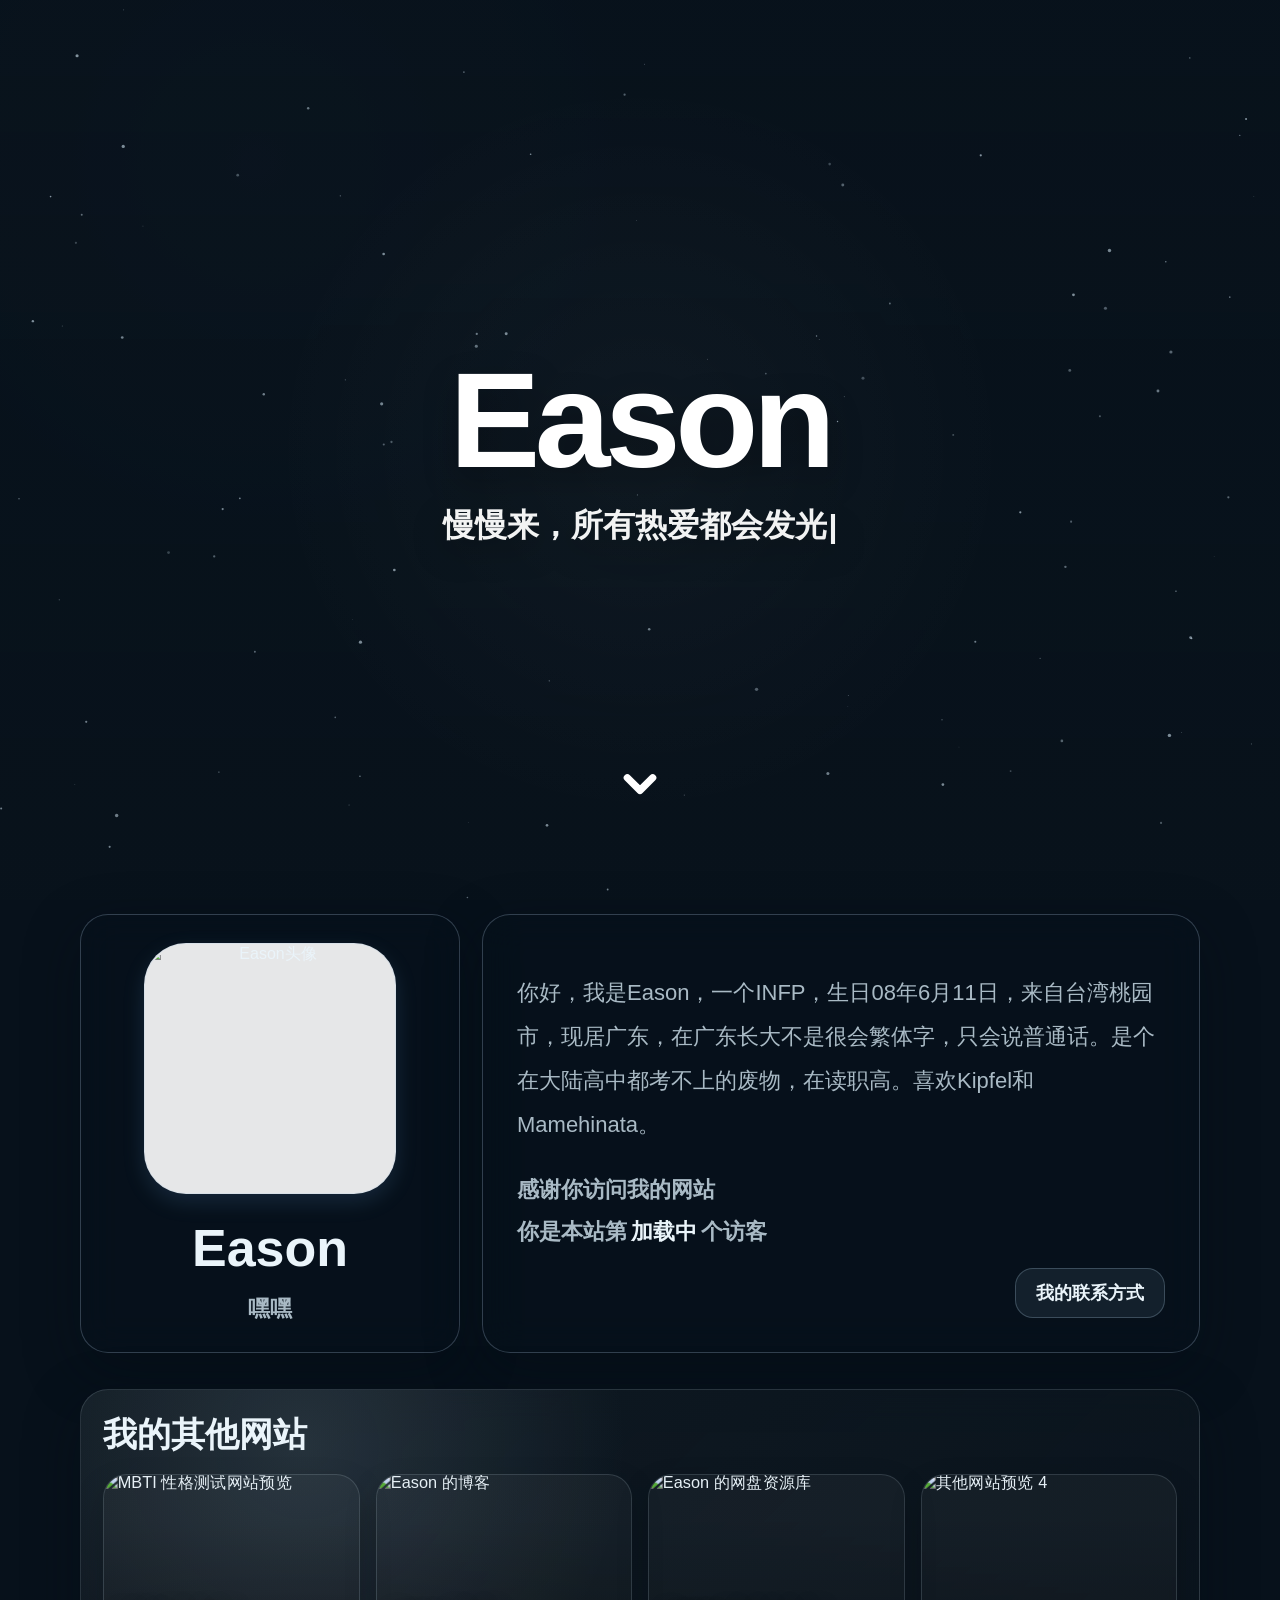
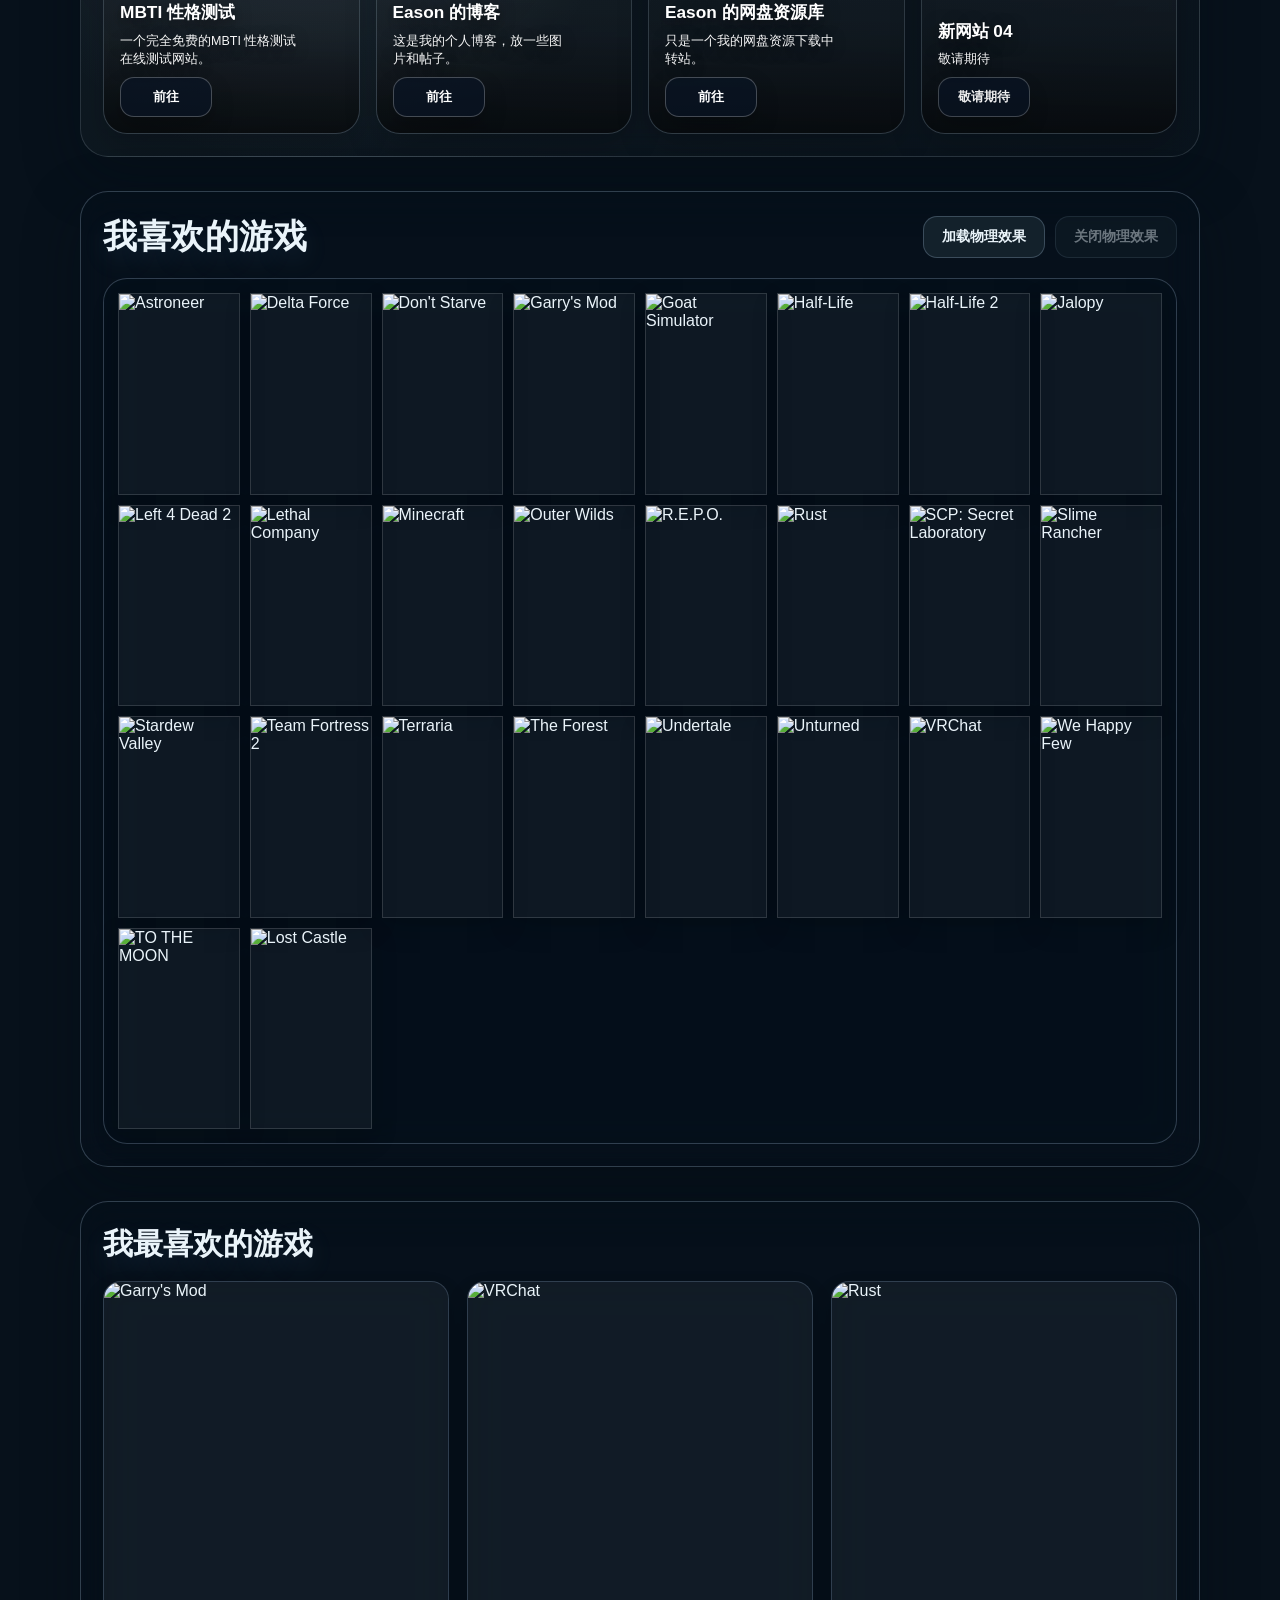
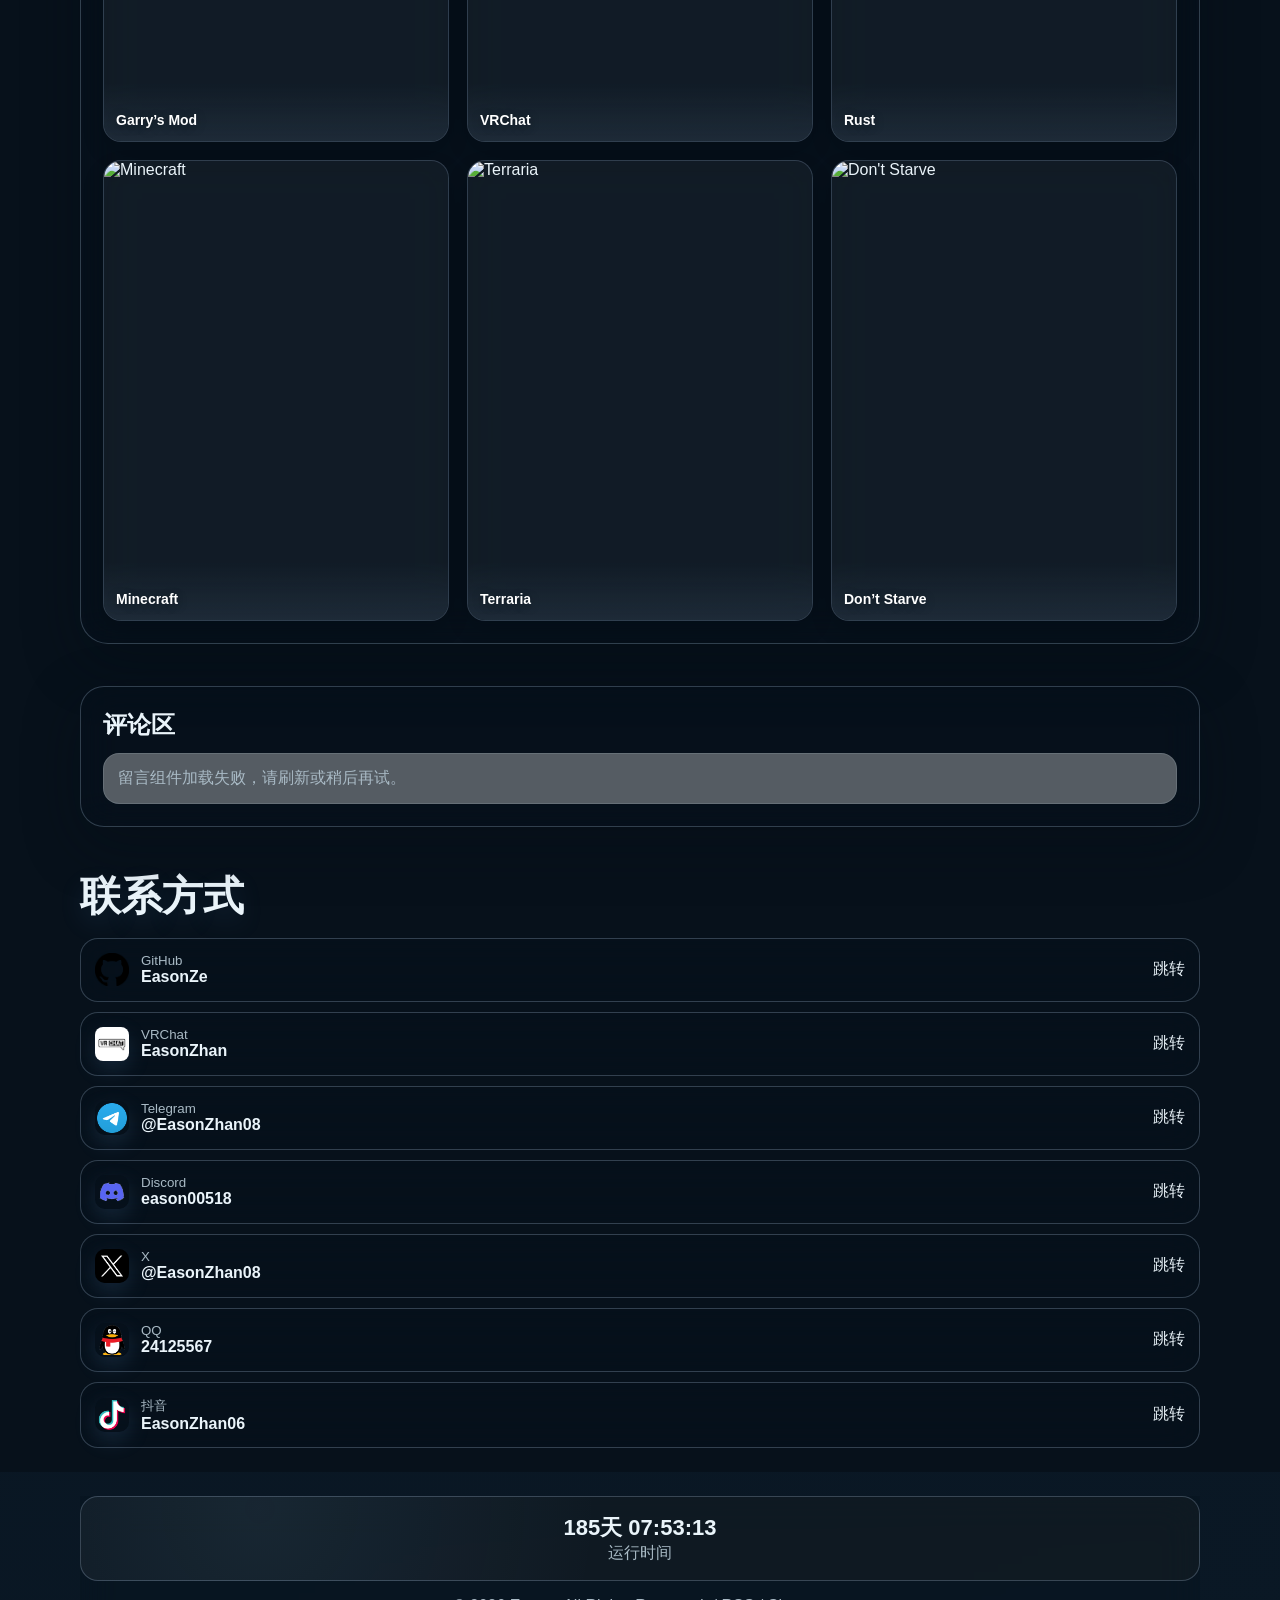
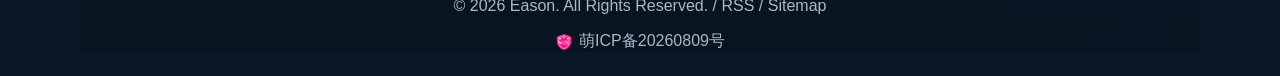
==== commit fed0d142: "优化" ====
--- a/index.html
+++ b/index.html
@@ -10,7 +10,7 @@
   <meta name="apple-mobile-web-app-title" content="Eason的小站" />
   <link rel="stylesheet" href="https://cdn.jsdelivr.net/npm/@waline/client@v3/dist/waline.css" />
   <script>document.documentElement.dataset.theme="dark";try{localStorage.setItem("theme","dark")}catch(e){}</script>
-  <link rel="stylesheet" href="style.css?v=20260629-v26" />
+  <link rel="stylesheet" href="style.css?v=20260630-v27" />
   <link rel="alternate" type="application/rss+xml" title="Eason的小站 RSS" href="rss.xml" />
 </head>
 <body>
@@ -122,22 +122,22 @@
                   <a class="other-site-btn" href="https://mbti.easonzhan.xyz" target="_blank" rel="noopener noreferrer">前往</a>
                 </div>
               </article>
-              <article class="other-site-item is-coming">
-                <img src="https://user14491.cn.imgto.link/public/20260629/img-5631.avif" alt="其他网站预览 2" />
-                <div class="other-site-info">
-                  <span class="other-site-tag">敬请期待</span>
-                  <h3>新网站 02</h3>
-                  <p>敬请期待</p>
-                  <button class="other-site-btn" type="button" disabled>敬请期待</button>
-                </div>
-              </article>
-              <article class="other-site-item is-coming">
-                <img src="https://user14491.cn.imgto.link/public/20260629/img-5629.avif" alt="其他网站预览 3" />
-                <div class="other-site-info">
-                  <span class="other-site-tag">敬请期待</span>
-                  <h3>新网站 03</h3>
-                  <p>敬请期待</p>
-                  <button class="other-site-btn" type="button" disabled>敬请期待</button>
+              <article class="other-site-item">
+                <img src="https://user14491.cn.imgto.link/public/20260629/img-5631.avif" alt="Eason 的博客" />
+                <div class="other-site-info">
+                  <span class="other-site-tag">已上线</span>
+                  <h3>Eason 的博客</h3>
+                  <p>这是我的个人博客，放一些图片和帖子。</p>
+                  <a class="other-site-btn" href="https://blog.easonzhan.xyz" target="_blank" rel="noopener noreferrer">前往</a>
+                </div>
+              </article>
+              <article class="other-site-item">
+                <img src="https://user14491.cn.imgto.link/public/20260629/img-5629.avif" alt="Eason 的网盘资源库" />
+                <div class="other-site-info">
+                  <span class="other-site-tag">已上线</span>
+                  <h3>Eason 的网盘资源库</h3>
+                  <p>只是一个我的网盘资源下载中转站。</p>
+                  <a class="other-site-btn" href="https://easonzhan.cyou" target="_blank" rel="noopener noreferrer">前往</a>
                 </div>
               </article>
               <article class="other-site-item is-coming">
@@ -153,11 +153,16 @@
           </section>
 
           <section class="physics-card" id="physicsCard">
-            <div class="physics-head only-title">
+            <div class="physics-head only-title physics-head-actions">
               <h2>我喜欢的游戏</h2>
-            </div>
-            <div class="physics-stage" id="physicsStage">
-              <div class="physics-loading" id="physicsLoading">物理引擎加载中...</div>
+              <div class="physics-toolbar">
+                <button class="icon-btn physics-action-btn" id="physicsLoadBtn" type="button">加载物理效果</button>
+                <button class="icon-btn physics-action-btn" id="physicsCloseBtn" type="button" disabled>关闭物理效果</button>
+              </div>
+            </div>
+            <div class="physics-stage is-static" id="physicsStage">
+              <div class="physics-static-grid" id="physicsStaticGrid"></div>
+              <div class="physics-loading is-hidden" id="physicsLoading">物理引擎加载中...</div>
             </div>
           </section>
 
@@ -222,7 +227,7 @@
     </div>
   </div>
   <button class="backtop is-hidden" id="backTopBtn" type="button" aria-label="返回顶部">↑</button>
-  <script src="main.js?v=20260629-v26"></script>
+  <script src="main.js?v=20260630-v27"></script>
 
   <script type="module">
     const WALINE_SERVER_URL = 'https://example.easonzhan.xyz';
--- a/style.css
+++ b/style.css
@@ -6176,3 +6176,120 @@
     padding: 0 16px !important;
   }
 }
+
+
+/* 20260630 v27: physics static grid + load/close buttons + other site updates */
+.physics-head-actions {
+  display: flex !important;
+  align-items: center !important;
+  justify-content: space-between !important;
+  gap: 14px !important;
+}
+.physics-toolbar {
+  display: flex;
+  flex-wrap: wrap;
+  align-items: center;
+  gap: 10px;
+}
+.physics-action-btn {
+  min-height: 42px !important;
+  padding: 0 18px !important;
+  border-radius: 14px !important;
+  font-size: 14px !important;
+  font-weight: 800 !important;
+}
+.physics-action-btn[disabled] {
+  opacity: .45;
+  cursor: not-allowed;
+}
+.physics-stage {
+  touch-action: pan-y !important;
+}
+.physics-stage.is-static {
+  height: auto !important;
+  min-height: 0 !important;
+  padding: 14px !important;
+  overflow: visible !important;
+  background:
+    radial-gradient(circle at 28% 18%, rgba(255,255,255,.06), transparent 28%),
+    linear-gradient(180deg, rgba(255,255,255,.03), rgba(0,0,0,.05)) !important;
+}
+.physics-stage.is-physics-active {
+  height: clamp(360px, 48vh, 520px) !important;
+  min-height: 360px !important;
+  padding: 0 !important;
+  overflow: hidden !important;
+}
+.physics-static-grid {
+  display: grid;
+  grid-template-columns: repeat(8, minmax(0, 1fr));
+  gap: 10px;
+}
+.physics-static-item {
+  position: relative;
+  overflow: hidden;
+  border-radius: 0 !important;
+  border: 1px solid rgba(255,255,255,.14);
+  background: rgba(255,255,255,.04);
+  box-shadow: 0 10px 24px rgba(0,0,0,.18);
+}
+.physics-static-item img {
+  display: block;
+  width: 100%;
+  aspect-ratio: 3 / 5;
+  object-fit: cover;
+}
+.physics-stage.is-physics-active .physics-static-grid {
+  display: none !important;
+}
+.physics-stage.is-static canvas,
+.physics-stage.is-static .game-physics-block {
+  display: none !important;
+}
+.physics-loading.is-hidden {
+  display: none !important;
+}
+.physics-stage.is-physics-active .physics-loading {
+  display: grid;
+}
+.other-site-btn {
+  min-width: 92px !important;
+}
+@media (max-width: 1100px) {
+  .physics-static-grid {
+    grid-template-columns: repeat(6, minmax(0, 1fr));
+  }
+}
+@media (max-width: 900px) {
+  .physics-head-actions {
+    align-items: flex-start !important;
+  }
+  .physics-static-grid {
+    grid-template-columns: repeat(5, minmax(0, 1fr));
+  }
+}
+@media (max-width: 680px) {
+  .physics-head-actions {
+    display: block !important;
+  }
+  .physics-toolbar {
+    margin-top: 10px;
+    gap: 8px;
+  }
+  .physics-action-btn {
+    min-height: 36px !important;
+    padding: 0 14px !important;
+    font-size: 13px !important;
+  }
+  .physics-stage.is-static {
+    padding: 10px !important;
+  }
+  .physics-static-grid {
+    grid-template-columns: repeat(3, minmax(0, 1fr));
+    gap: 8px;
+  }
+  .physics-stage.is-physics-active {
+    height: 430px !important;
+    min-height: 430px !important;
+  }
+}
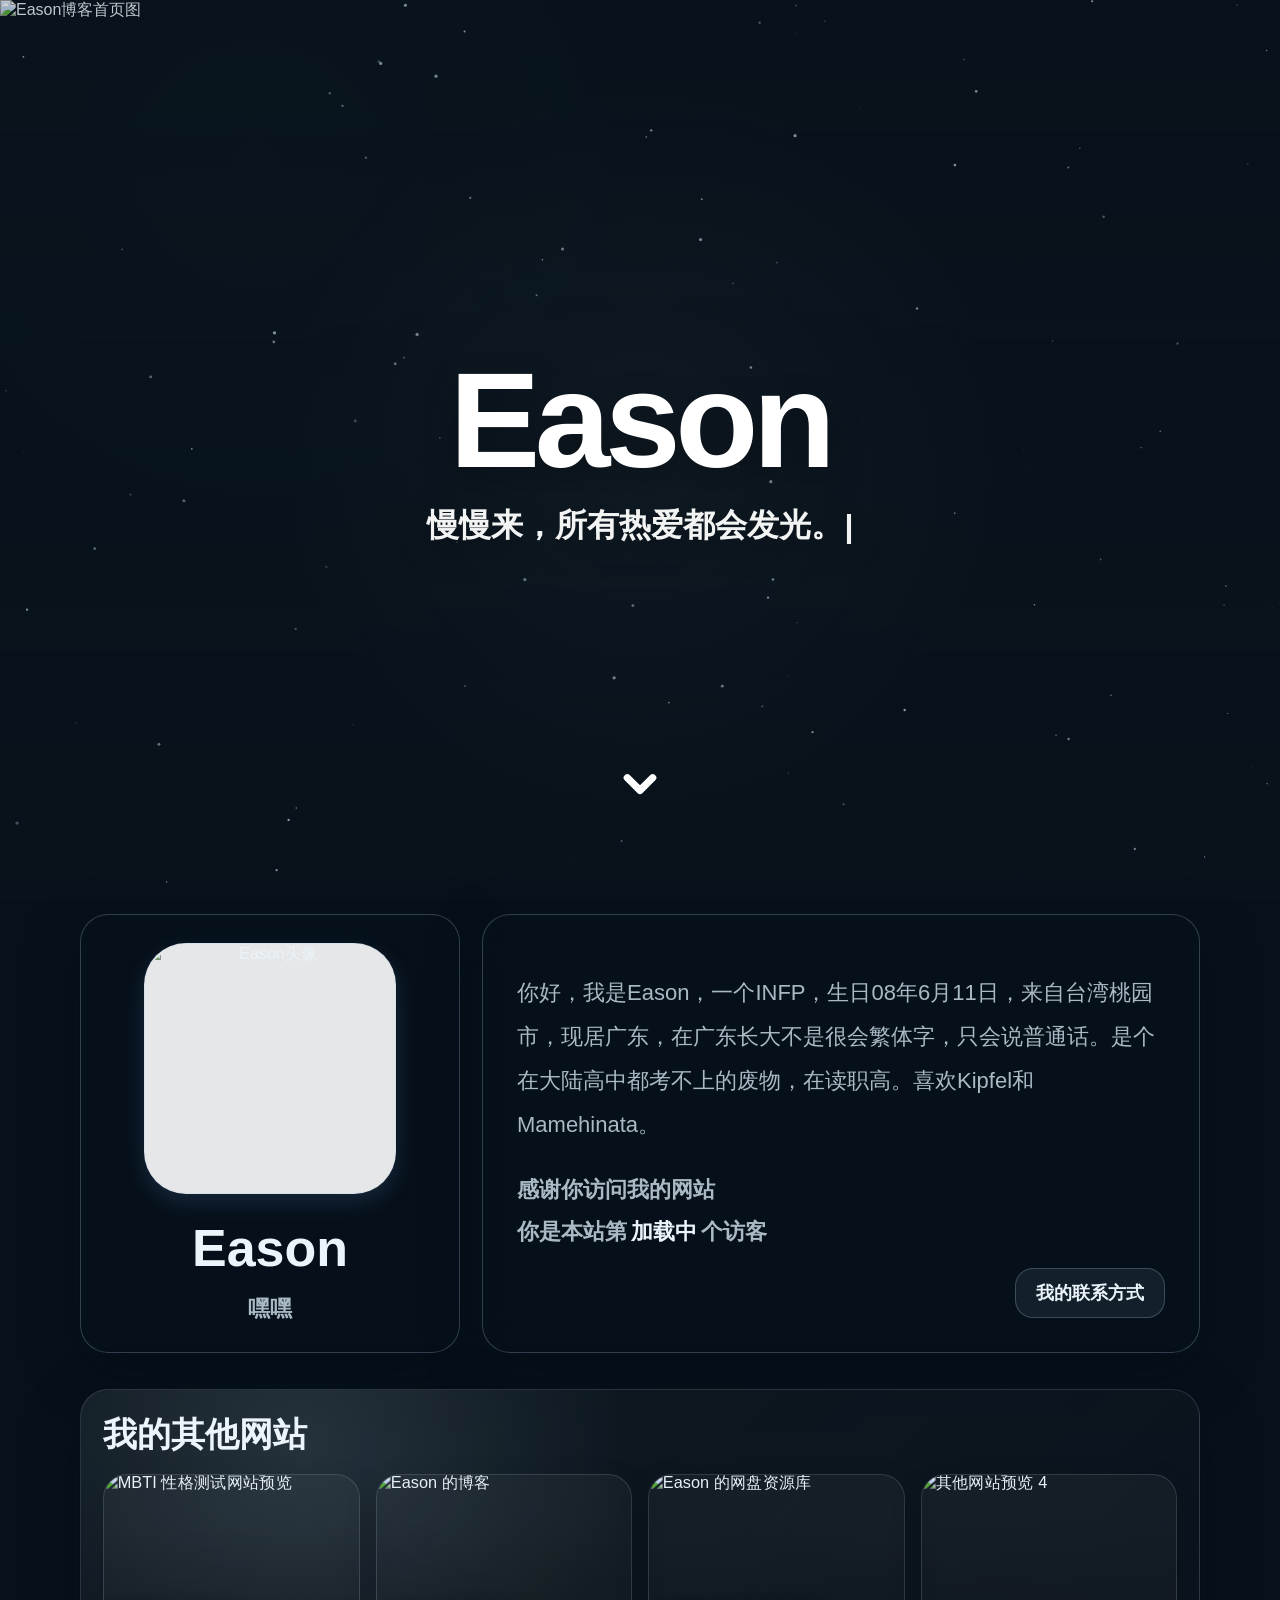
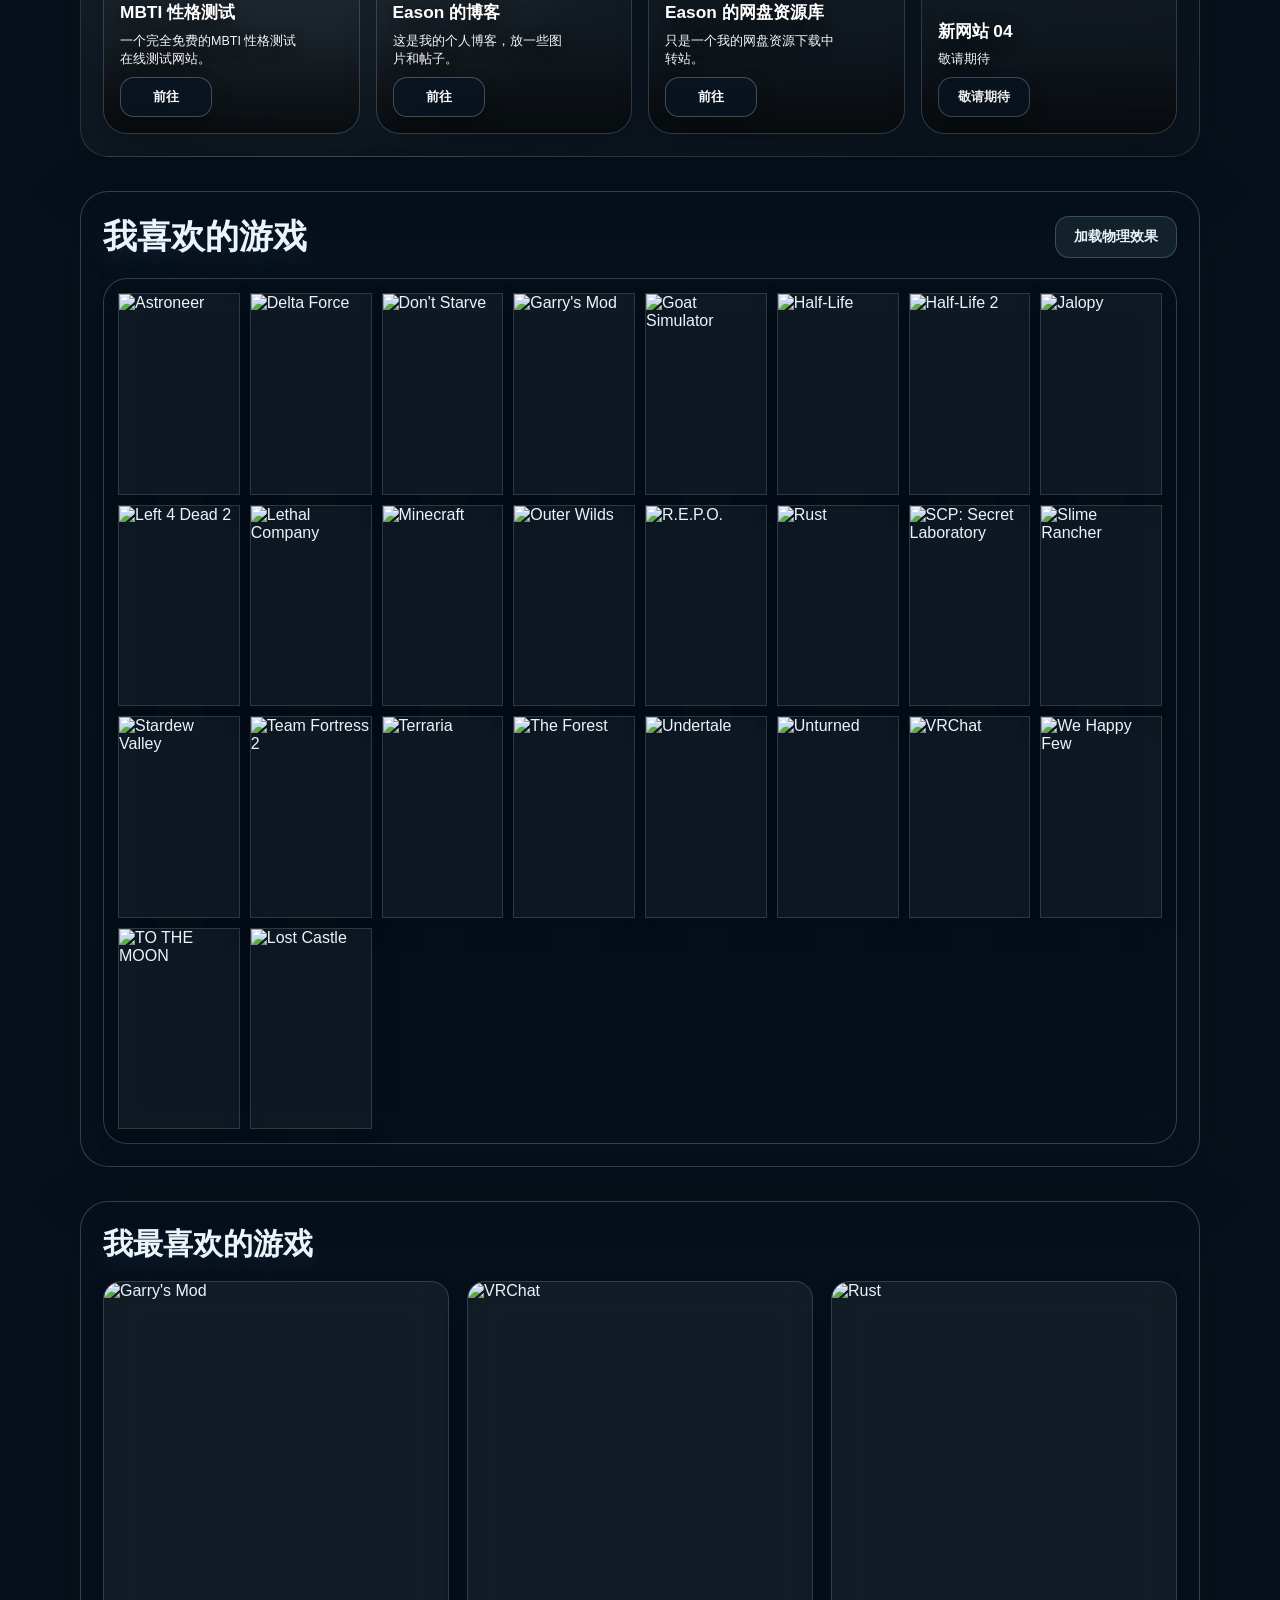
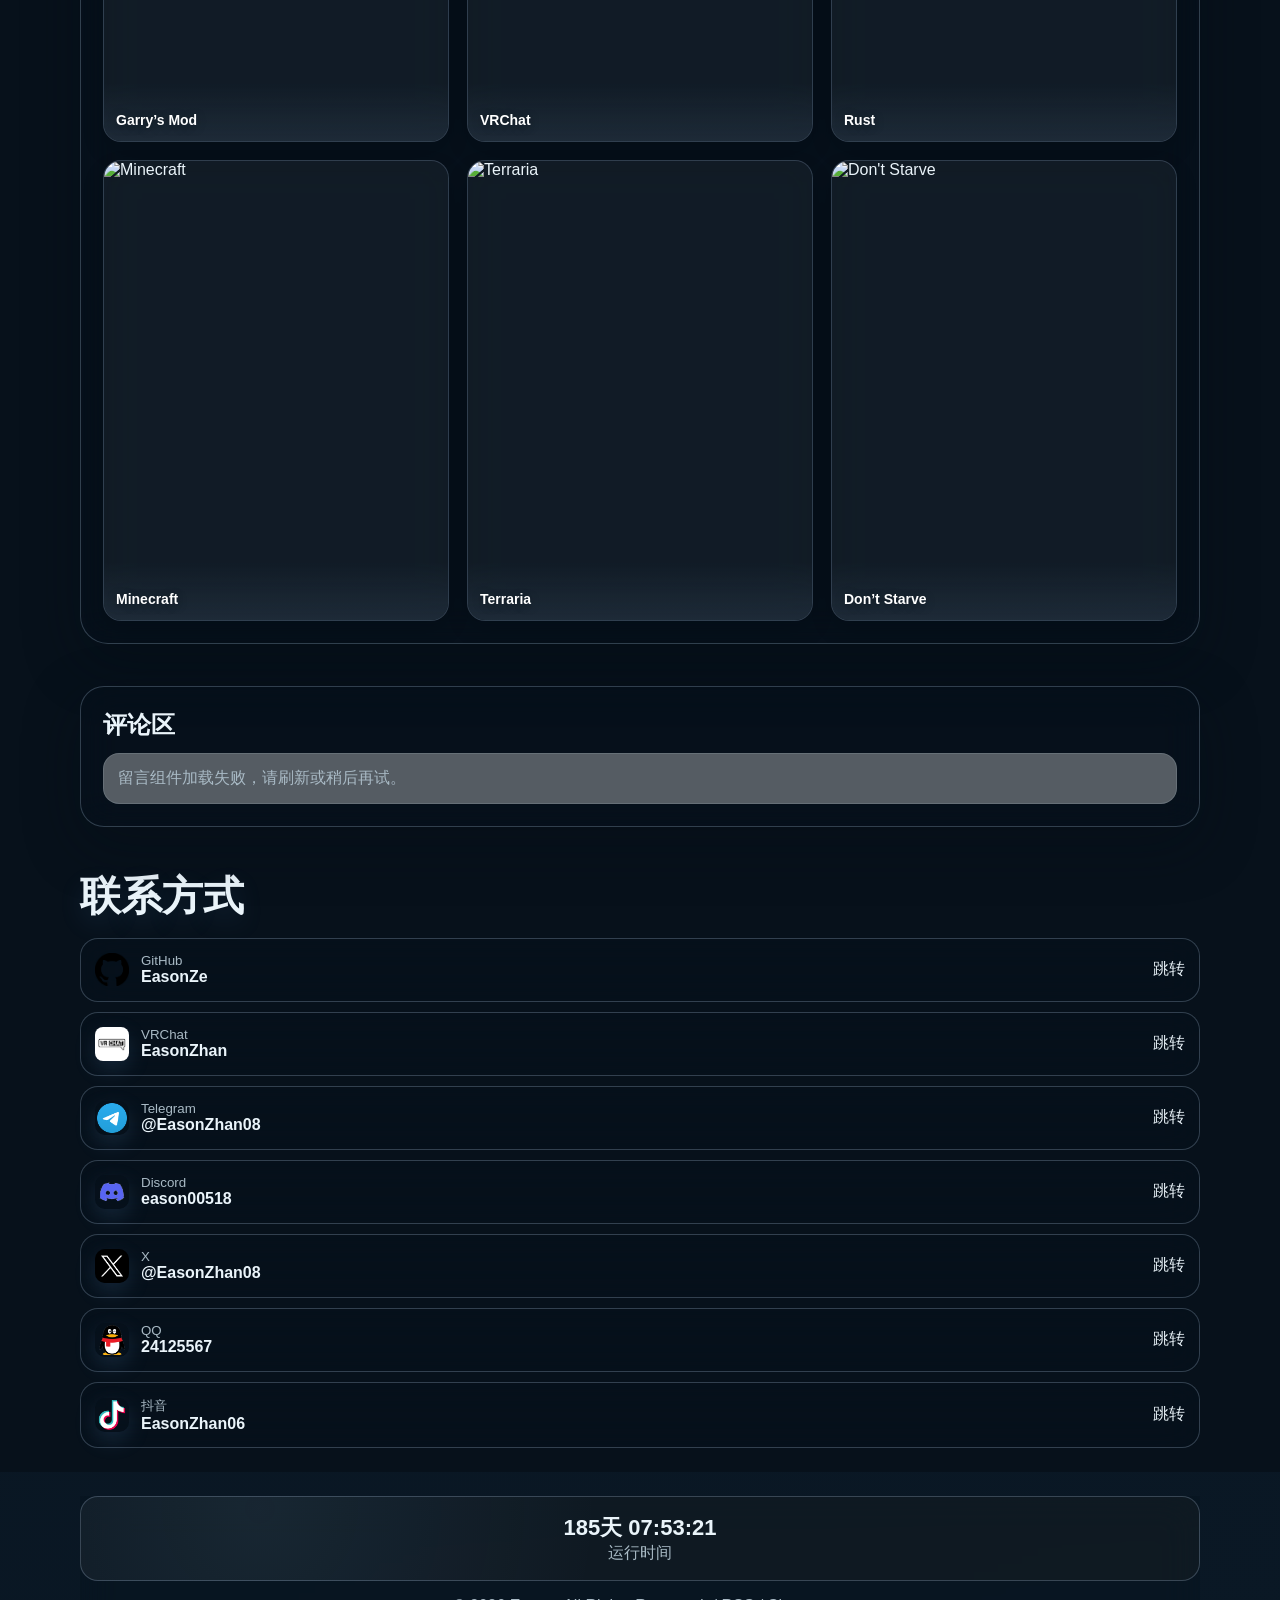
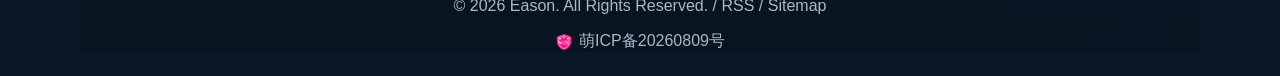
==== commit a4b8536b: "优化" ====
--- a/index.html
+++ b/index.html
@@ -10,7 +10,7 @@
   <meta name="apple-mobile-web-app-title" content="Eason的小站" />
   <link rel="stylesheet" href="https://cdn.jsdelivr.net/npm/@waline/client@v3/dist/waline.css" />
   <script>document.documentElement.dataset.theme="dark";try{localStorage.setItem("theme","dark")}catch(e){}</script>
-  <link rel="stylesheet" href="style.css?v=20260630-v27" />
+  <link rel="stylesheet" href="style.css?v=20260630-v28" />
   <link rel="alternate" type="application/rss+xml" title="Eason的小站 RSS" href="rss.xml" />
 </head>
 <body>
@@ -156,8 +156,8 @@
             <div class="physics-head only-title physics-head-actions">
               <h2>我喜欢的游戏</h2>
               <div class="physics-toolbar">
-                <button class="icon-btn physics-action-btn" id="physicsLoadBtn" type="button">加载物理效果</button>
-                <button class="icon-btn physics-action-btn" id="physicsCloseBtn" type="button" disabled>关闭物理效果</button>
+                <button class="icon-btn physics-action-btn" id="physicsToggleBtn" type="button">加载物理效果</button>
+                <span class="physics-mobile-tip">（手机不好，谨慎加载）</span>
               </div>
             </div>
             <div class="physics-stage is-static" id="physicsStage">
@@ -227,7 +227,7 @@
     </div>
   </div>
   <button class="backtop is-hidden" id="backTopBtn" type="button" aria-label="返回顶部">↑</button>
-  <script src="main.js?v=20260630-v27"></script>
+  <script src="main.js?v=20260630-v28"></script>
 
   <script type="module">
     const WALINE_SERVER_URL = 'https://example.easonzhan.xyz';
--- a/style.css
+++ b/style.css
@@ -6293,3 +6293,30 @@
     min-height: 430px !important;
   }
 }
+
+
+/* 20260630 v28: mobile 6 columns + one physics toggle button */
+.physics-mobile-tip {
+  display: none;
+  font-size: 12px;
+  font-weight: 700;
+  color: rgba(220,235,255,.72);
+  white-space: nowrap;
+}
+@media (max-width: 680px) {
+  .physics-toolbar {
+    align-items: center;
+    flex-wrap: nowrap;
+  }
+  .physics-mobile-tip {
+    display: inline-block;
+    font-size: 11px;
+  }
+  .physics-static-grid {
+    grid-template-columns: repeat(6, minmax(0, 1fr)) !important;
+    gap: 6px !important;
+  }
+  .physics-static-item img {
+    aspect-ratio: 2 / 3;
+  }
+}
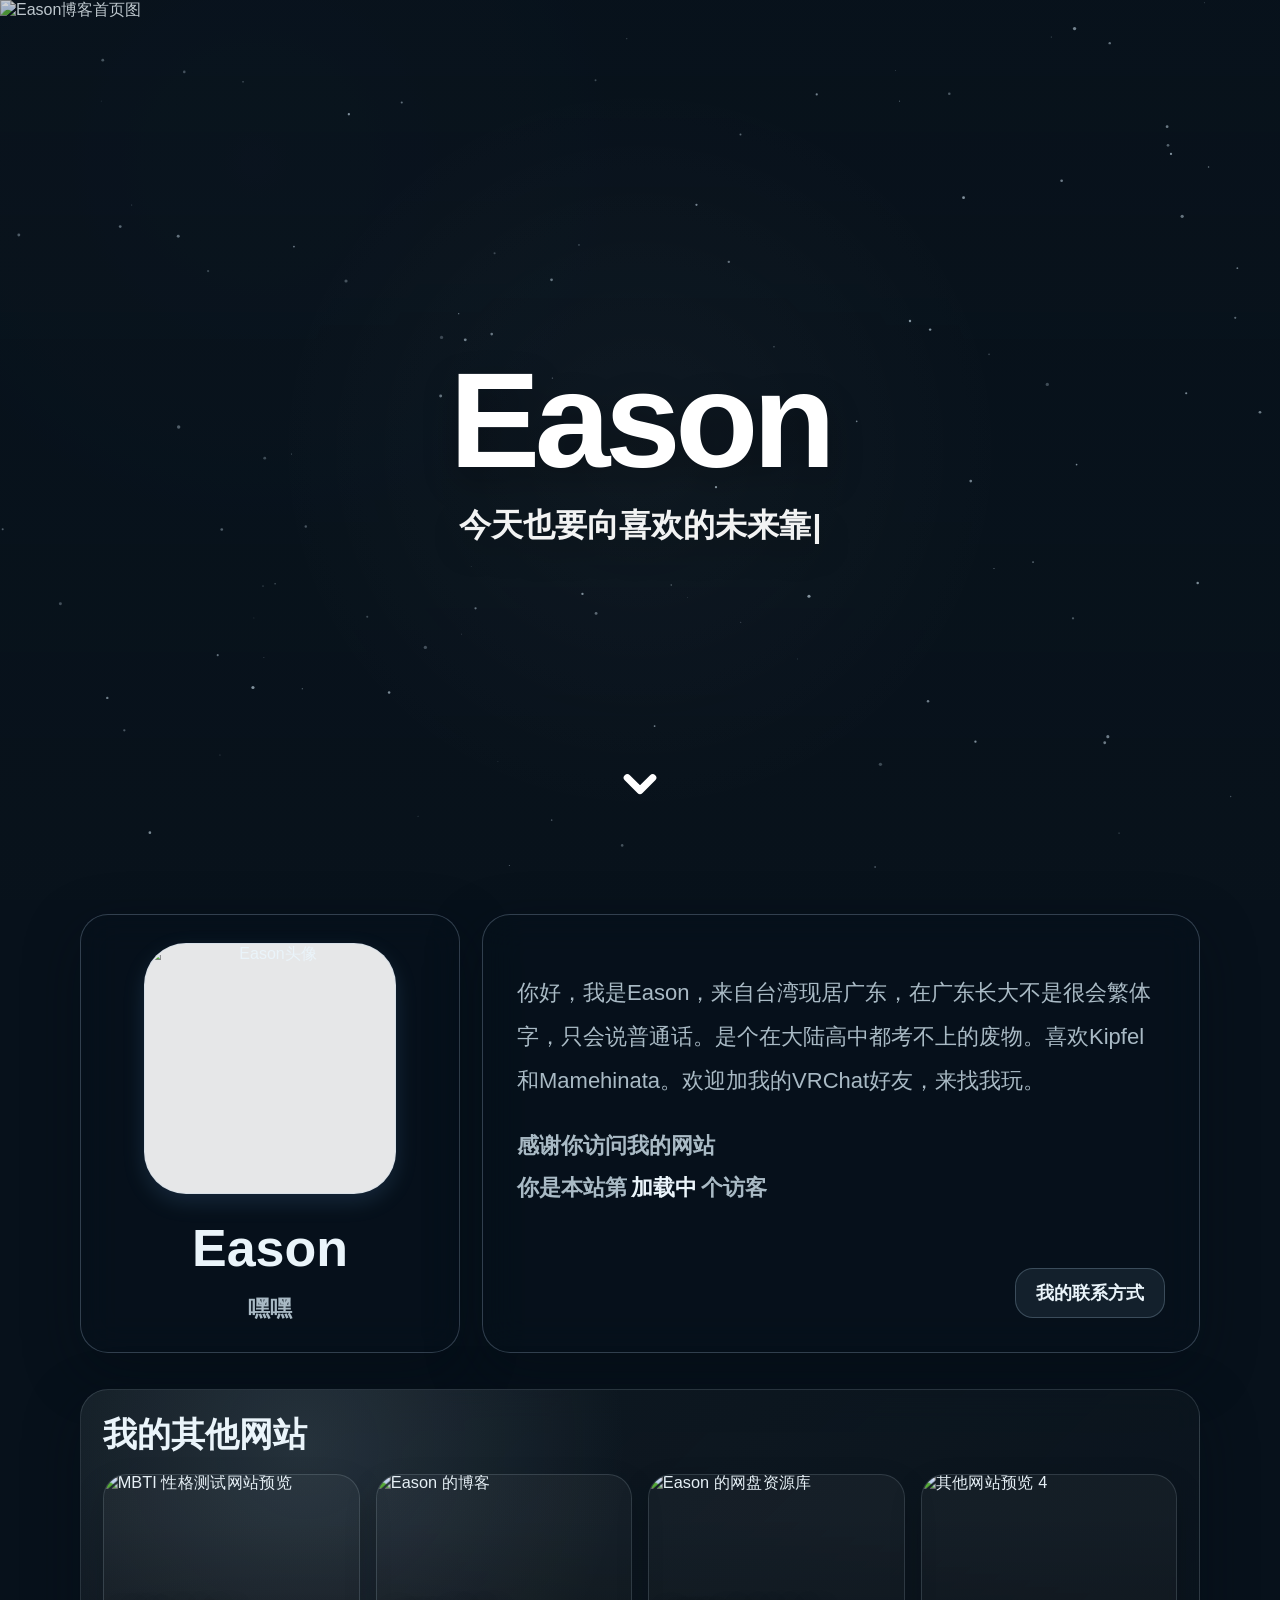
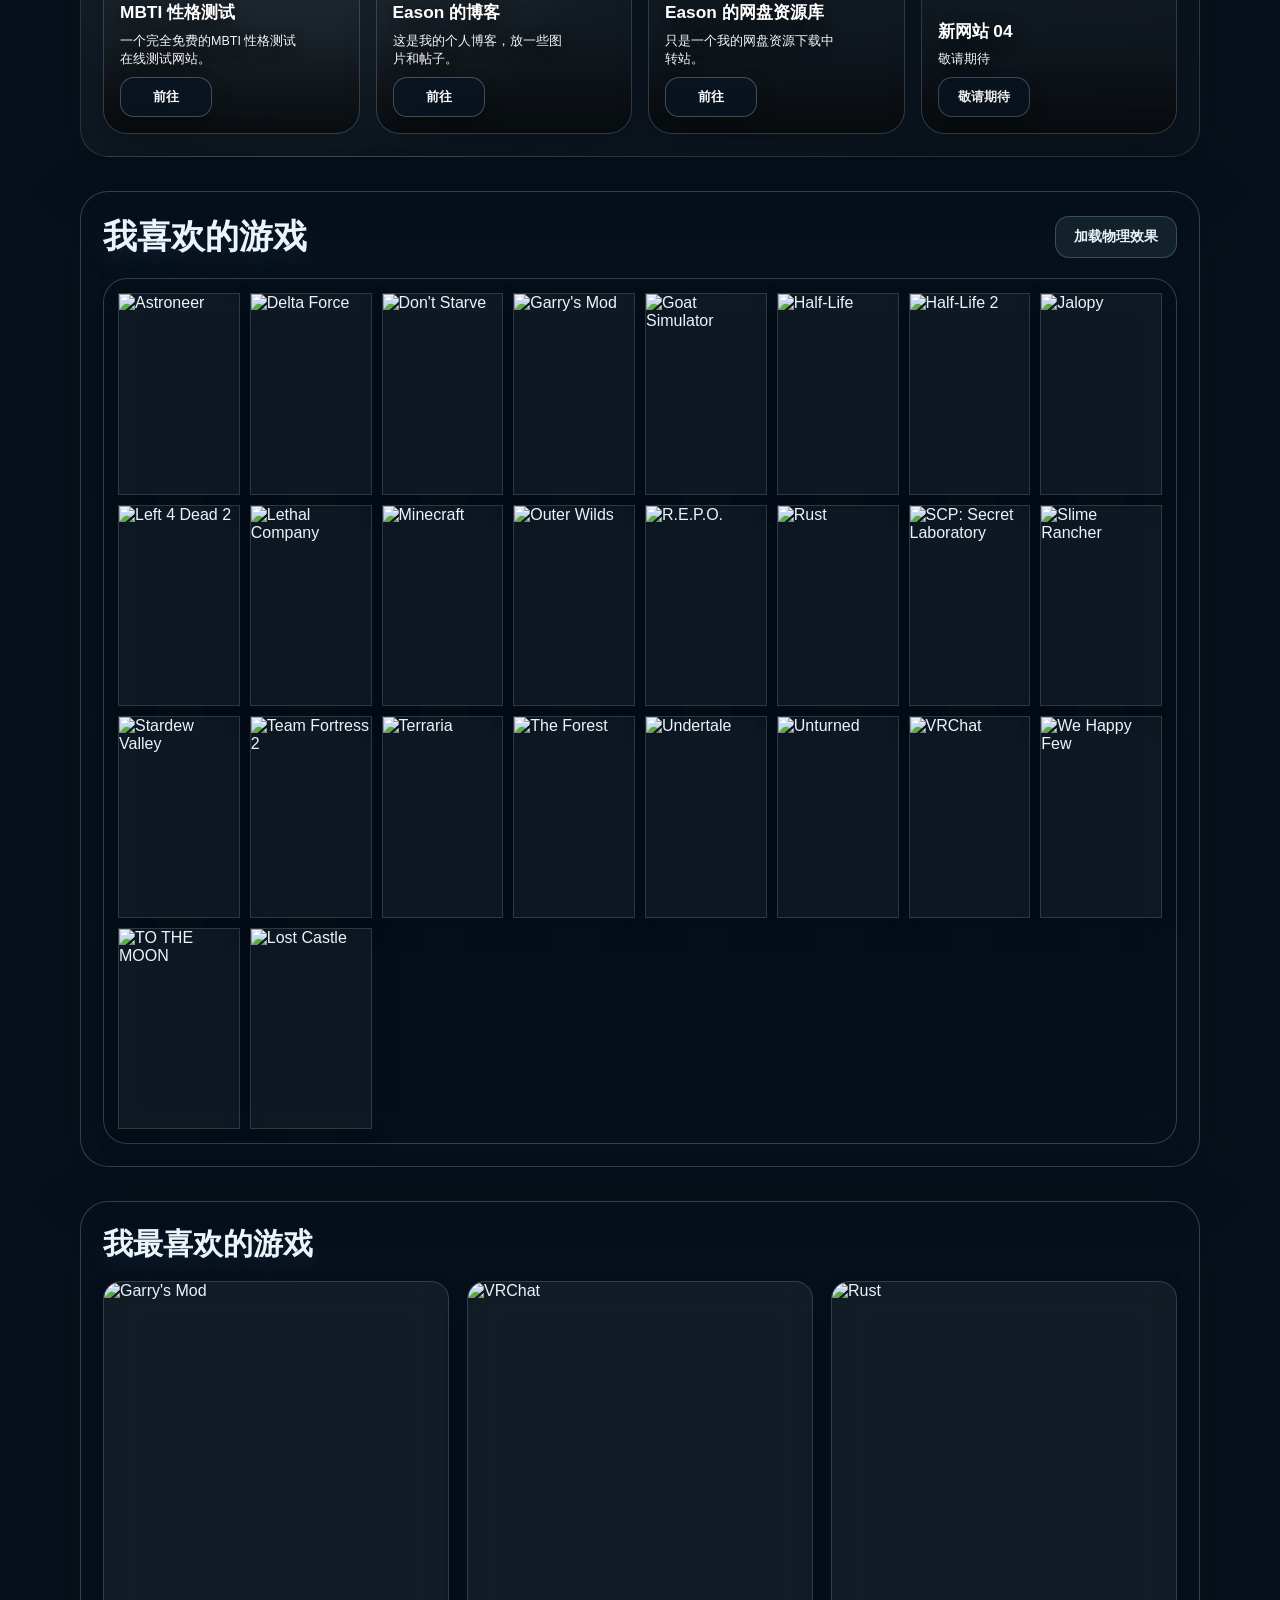
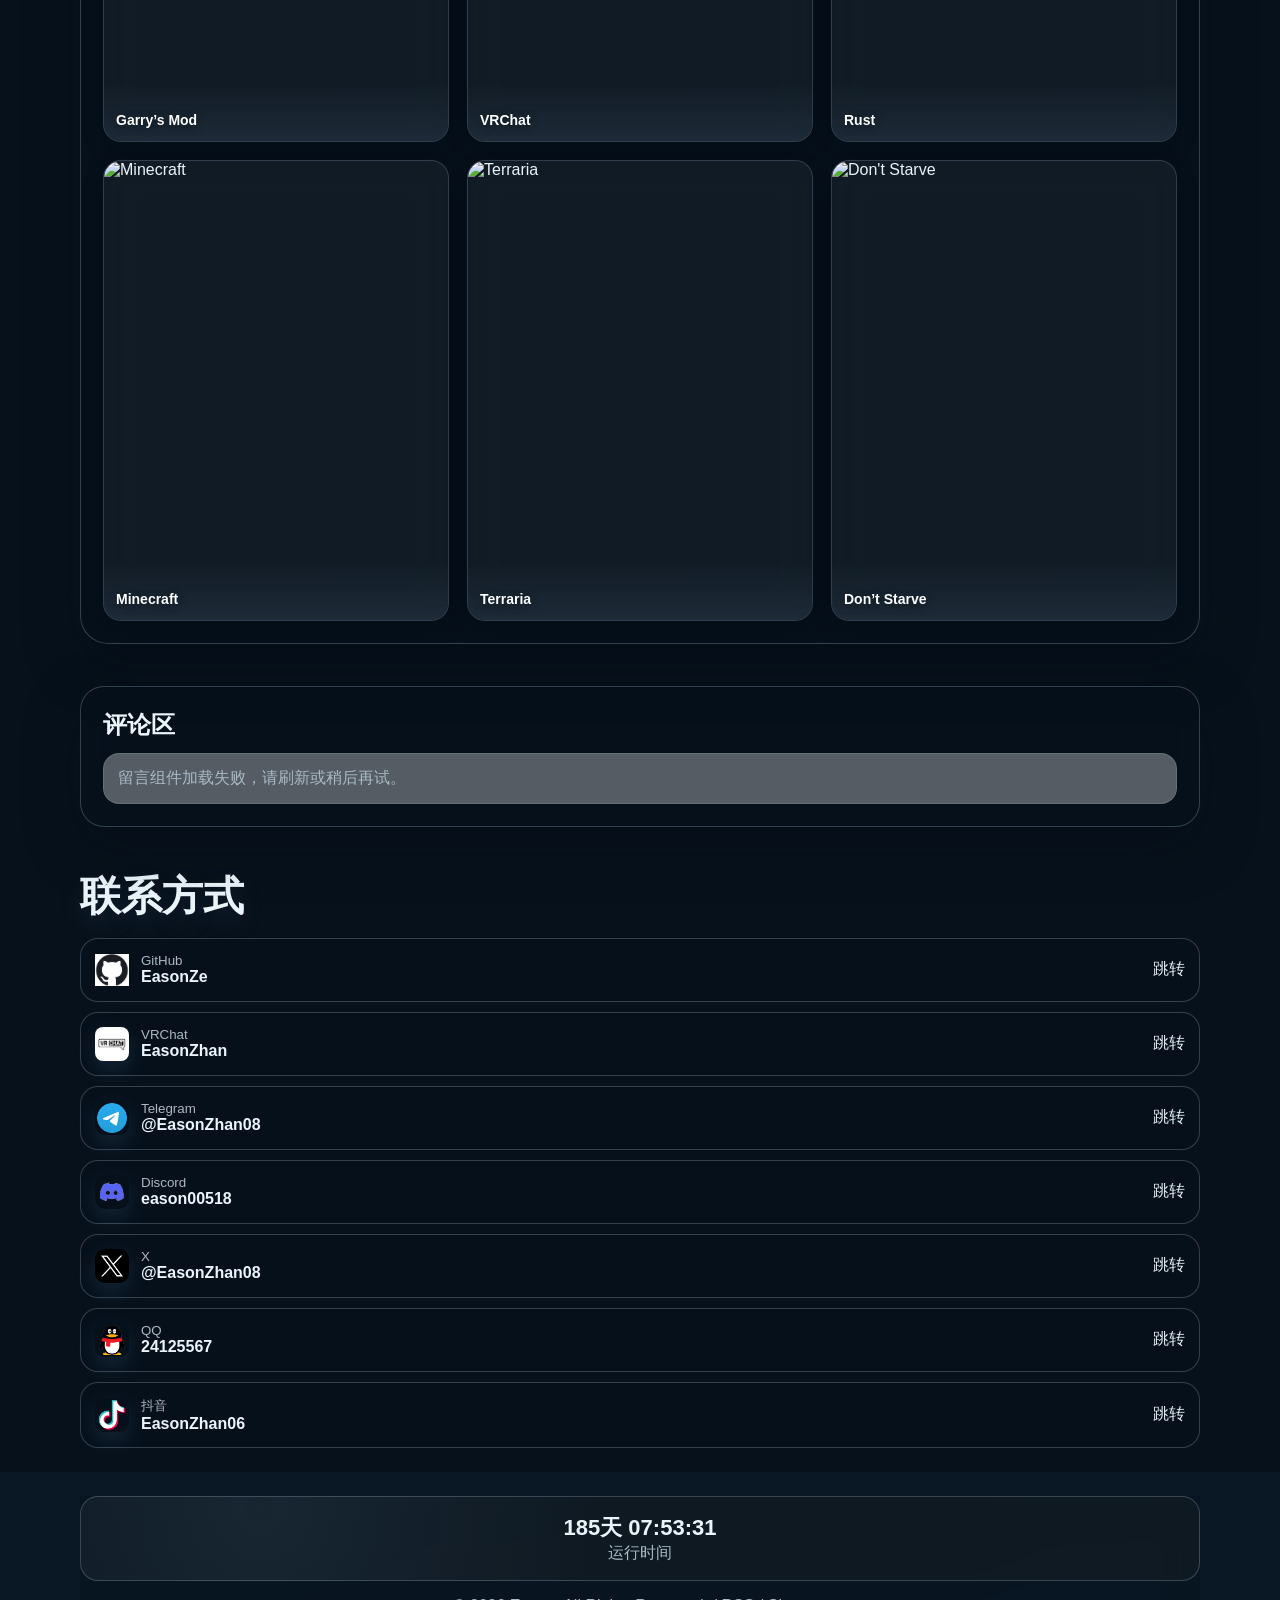
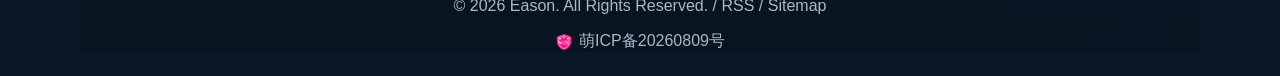
==== commit 901ef4a7: "优化" ====
--- a/index.html
+++ b/index.html
@@ -10,7 +10,7 @@
   <meta name="apple-mobile-web-app-title" content="Eason的小站" />
   <link rel="stylesheet" href="https://cdn.jsdelivr.net/npm/@waline/client@v3/dist/waline.css" />
   <script>document.documentElement.dataset.theme="dark";try{localStorage.setItem("theme","dark")}catch(e){}</script>
-  <link rel="stylesheet" href="style.css?v=20260630-v28" />
+  <link rel="stylesheet" href="style.css?v=20260701-v29" />
   <link rel="alternate" type="application/rss+xml" title="Eason的小站 RSS" href="rss.xml" />
 </head>
 <body>
@@ -100,7 +100,7 @@
         <p>嘿嘿</p>
       </section>
       <section class="profile-card about-text-card">
-                <p>你好，我是Eason，一个INFP，生日08年6月11日，来自台湾桃园市，现居广东，在广东长大不是很会繁体字，只会说普通话。是个在大陆高中都考不上的废物，在读职高。喜欢Kipfel和Mamehinata。</p>
+                <p>你好，我是Eason，来自台湾现居广东，在广东长大不是很会繁体字，只会说普通话。是个在大陆高中都考不上的废物。喜欢Kipfel和Mamehinata。欢迎加我的VRChat好友，来找我玩。</p>
                 <p class="visitor-thanks">感谢你访问我的网站<br />你是本站第<span id="busuanzi_value_site_uv">加载中</span>个访客</p>
         <button class="icon-btn about-contact-btn" type="button" data-scroll-target="#contact">我的联系方式</button>
       </section>
@@ -157,7 +157,7 @@
               <h2>我喜欢的游戏</h2>
               <div class="physics-toolbar">
                 <button class="icon-btn physics-action-btn" id="physicsToggleBtn" type="button">加载物理效果</button>
-                <span class="physics-mobile-tip">（手机不好，谨慎加载）</span>
+                
               </div>
             </div>
             <div class="physics-stage is-static" id="physicsStage">
@@ -197,7 +197,7 @@
         <h2>联系方式</h2>
       </div>
       <div class="contact-list">
-<a class="contact-link" href="https://github.com/EasonZe" target="_blank" rel="noopener noreferrer"><span class="contact-main"><img class="contact-logo" src="images/github-logo.png" alt="GitHub" /><span><small>GitHub</small><strong>EasonZe</strong></span></span><span>跳转</span></a>
+<a class="contact-link" href="https://github.com/EasonZe" target="_blank" rel="noopener noreferrer"><span class="contact-main"><img class="contact-logo" src="images/github-logo-user.jpg" alt="GitHub" /><span><small>GitHub</small><strong>EasonZe</strong></span></span><span>跳转</span></a>
 <a class="contact-link" href="https://vrchat.com/home/user/usr_d4c721b7-3c81-45c0-b473-55953e3a21c3" target="_blank" rel="noopener noreferrer"><span class="contact-main"><img class="contact-logo" src="images/vrchat-logo.png" alt="VRChat" /><span><small>VRChat</small><strong>EasonZhan</strong></span></span><span>跳转</span></a>
         <a class="contact-link" href="https://t.me/EasonZhan08" target="_blank" rel="noopener noreferrer"><span class="contact-main"><img class="contact-logo" src="images/telegram.png" alt="Telegram" /><span><small>Telegram</small><strong>@EasonZhan08</strong></span></span><span>跳转</span></a>
         <a class="contact-link" href="https://discord.com/users/eason00518" target="_blank" rel="noopener noreferrer"><span class="contact-main"><img class="contact-logo" src="images/discord.png" alt="Discord" /><span><small>Discord</small><strong>eason00518</strong></span></span><span>跳转</span></a>
@@ -227,7 +227,7 @@
     </div>
   </div>
   <button class="backtop is-hidden" id="backTopBtn" type="button" aria-label="返回顶部">↑</button>
-  <script src="main.js?v=20260630-v28"></script>
+  <script src="main.js?v=20260701-v29"></script>
 
   <script type="module">
     const WALINE_SERVER_URL = 'https://example.easonzhan.xyz';
